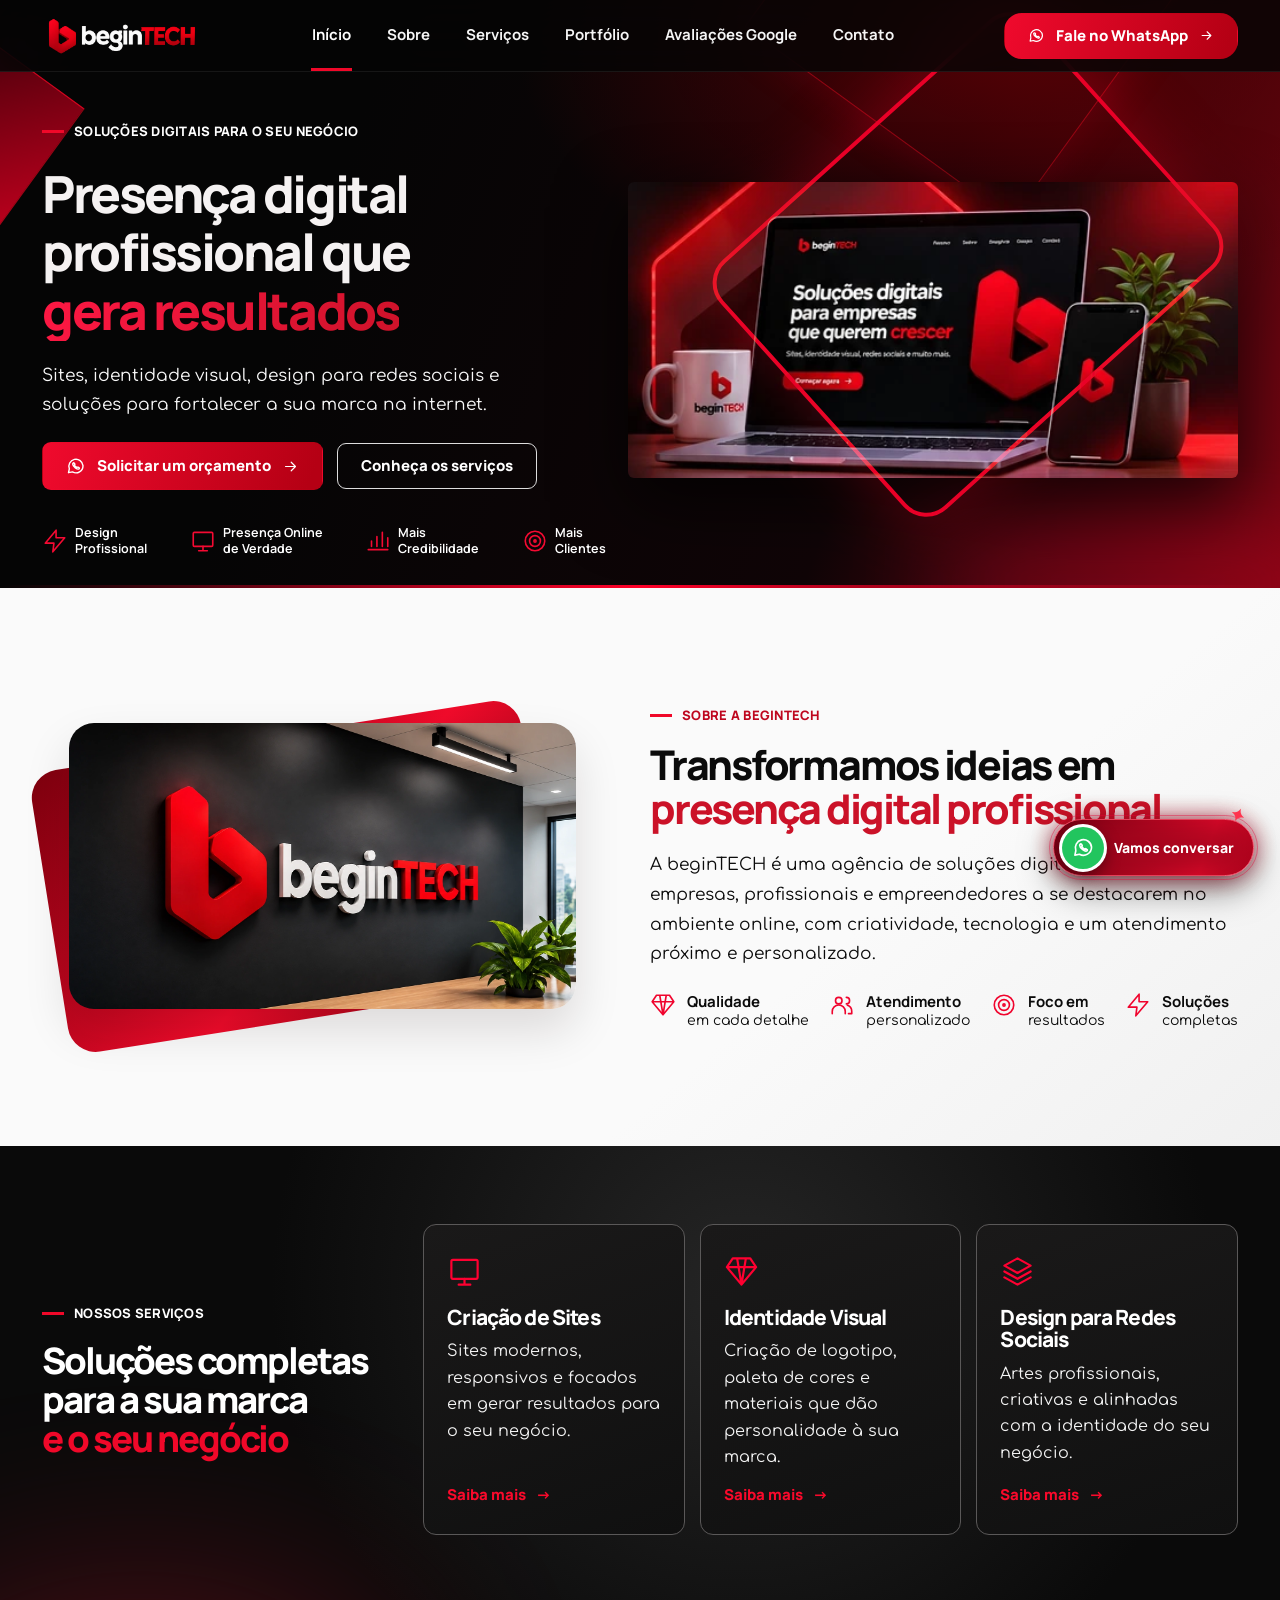
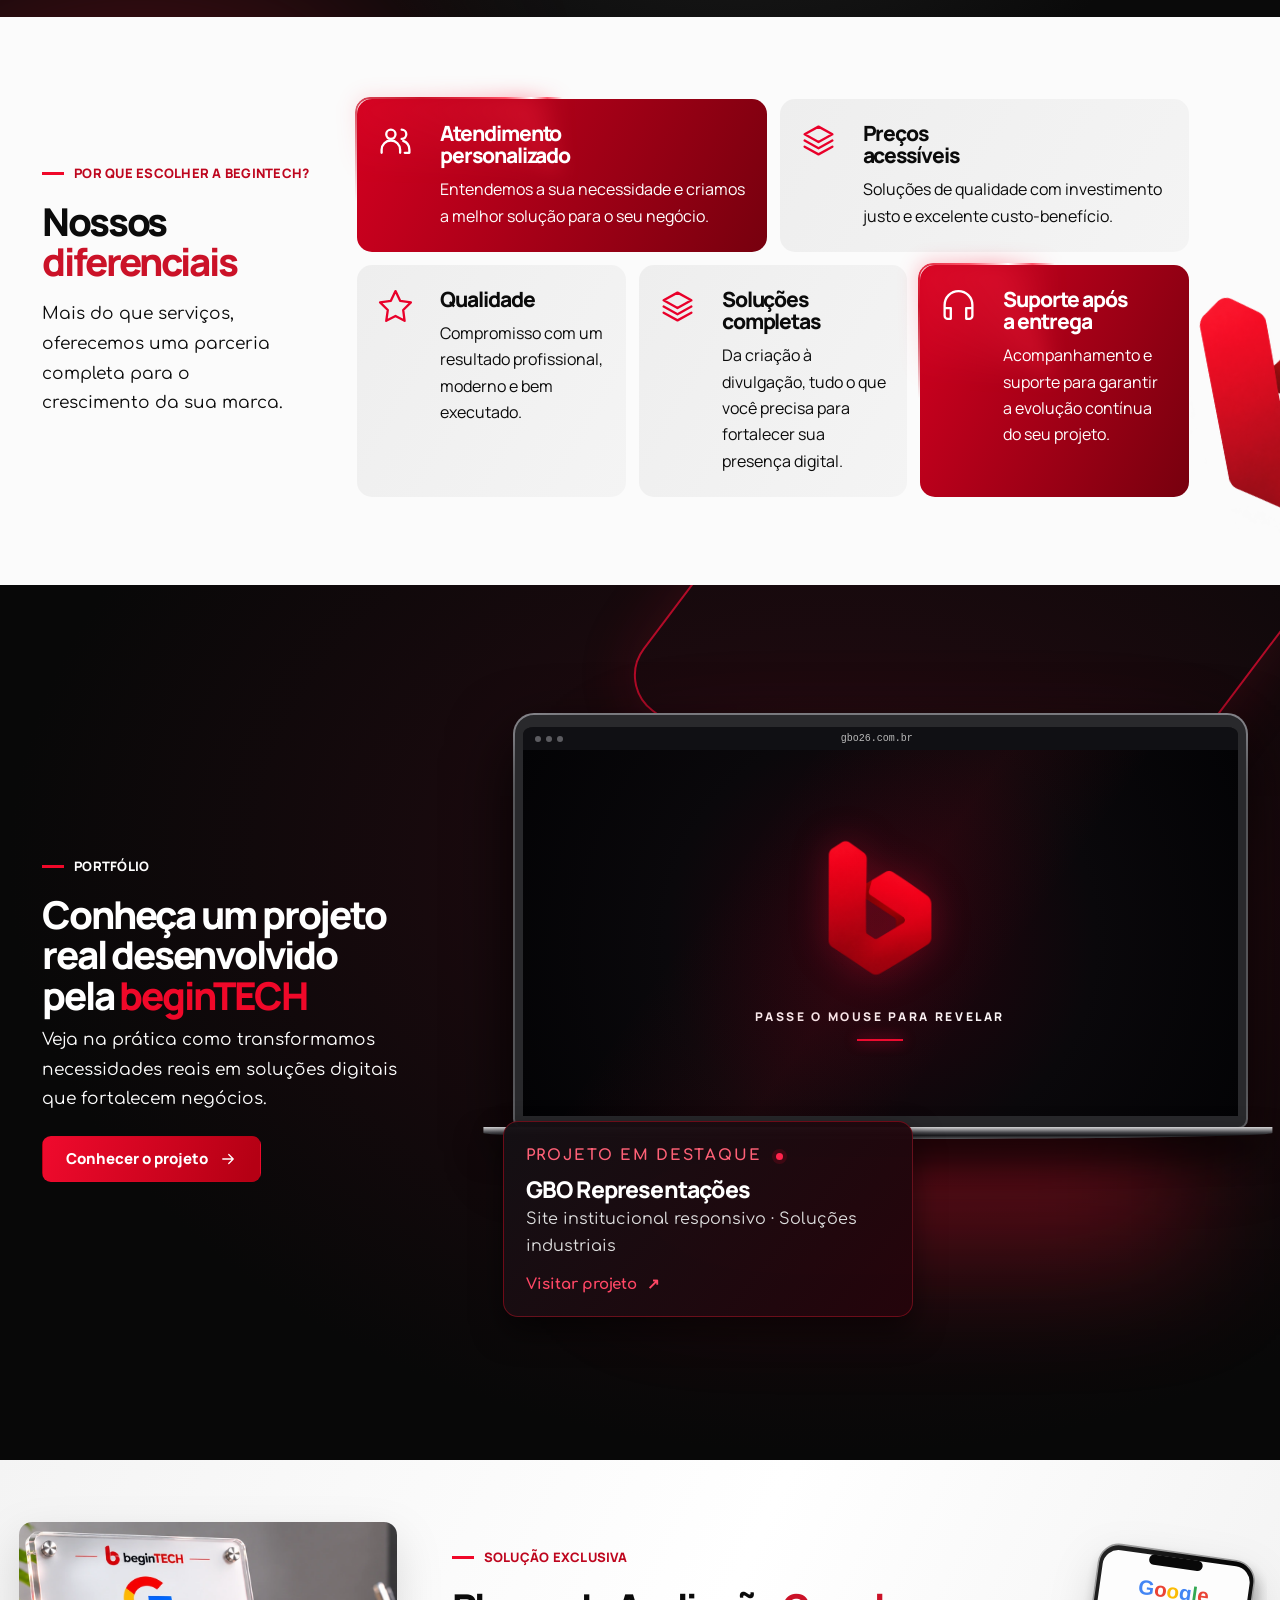
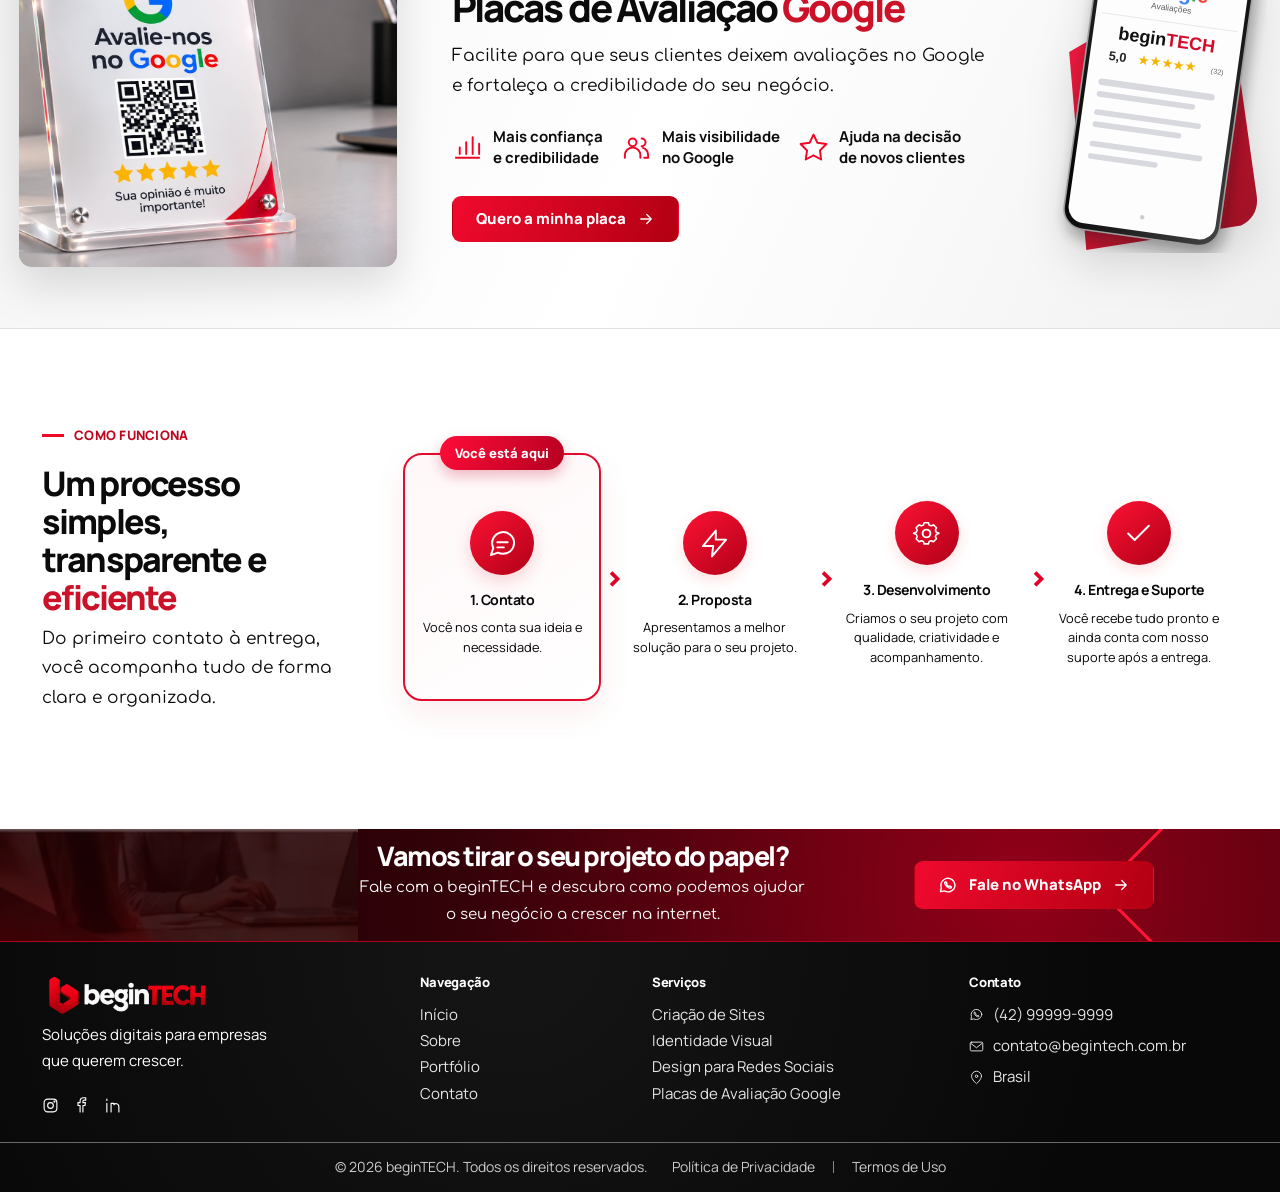
==== html/index.html @ 3d41fa7d "Versão inicial BeginTech" ====
<!DOCTYPE html>
<html lang="pt-BR"><head><meta charset="utf-8"/><meta content="width=device-width, initial-scale=1" name="viewport"/><meta content="#0B0B0B" name="theme-color"/><meta content="Sites, identidade visual, design para redes sociais e soluções digitais para fortalecer sua marca. Conheça a beginTECH." name="description"/><meta content="website" property="og:type"/><meta content="Soluções digitais em destaque | beginTECH" property="og:title"/><meta content="Sites, identidade visual, design para redes sociais e soluções digitais para fortalecer sua marca. Conheça a beginTECH." property="og:description"/><meta content="pt_BR" property="og:locale"/><meta content="../assets/logos/logo-branca.png" property="og:image"/><title>Soluções digitais em destaque | beginTECH</title><link href="../assets/logos/simbolo.png" rel="icon" type="image/png"/><link href="https://fonts.googleapis.com" rel="preconnect"/><link crossorigin="" href="https://fonts.gstatic.com" rel="preconnect"/><link href="https://fonts.googleapis.com/css2?family=Comfortaa:wght@400;500;600;700&amp;family=Manrope:wght@400;500;600;700;800&amp;display=swap" rel="stylesheet"/><link crossorigin="anonymous" href="https://cdn.jsdelivr.net/npm/bootstrap@5.3.3/dist/css/bootstrap.min.css" integrity="sha384-QWTKZyjpPEjISv5WaRU9OFeRpok6YctnYmDr5pNlyT2bRjXh0JMhjY6hW+ALEwIH" rel="stylesheet"/><link href="../css/style.css" rel="stylesheet"/><script defer="" src="../scripts/variaveis.js"></script><script defer="" src="../scripts/main.js"></script></head><body data-page="home"><a class="skip-link" href="#conteudo">Pular para o conteúdo</a><div id="site-header-slot"></div><main id="conteudo"><section class="hero" id="inicio"><div class="hero-deco hero-deco-left"></div><div class="hero-deco hero-deco-right"></div><div class="container hero-grid"><div class="hero-copy reveal"><div class="eyebrow"><span></span>SOLUÇÕES DIGITAIS PARA O SEU NEGÓCIO</div><h1>Presença digital<br/>profissional que<br/><span>gera resultados</span></h1><p>Sites, identidade visual, design para redes sociais e soluções para fortalecer a sua marca na internet.</p><div class="hero-actions"><a class="btn btn-primary" data-wa="orcamento" href="#"><svg height="20" width="20"><use href="#i-whatsapp"></use></svg> Solicitar um orçamento <svg height="17" width="17"><use href="#i-arrow"></use></svg></a><a class="btn btn-outline" href="#servicos">Conheça os serviços</a></div><div class="hero-features"><span><svg fill="none" height="36" stroke="currentColor" stroke-linecap="round" stroke-linejoin="round" stroke-width="1.5" viewbox="0 0 24 24" width="36"><use href="#i-zap"></use></svg> Design<br/>Profissional</span><span><svg fill="none" height="36" stroke="currentColor" stroke-linecap="round" stroke-linejoin="round" stroke-width="1.5" viewbox="0 0 24 24" width="36"><use href="#i-monitor"></use></svg> Presença Online<br/>de Verdade</span><span><svg fill="none" height="36" stroke="currentColor" stroke-linecap="round" stroke-linejoin="round" stroke-width="1.5" viewbox="0 0 24 24" width="36"><use href="#i-chart"></use></svg> Mais<br/>Credibilidade</span><span><svg fill="none" height="36" stroke="currentColor" stroke-linecap="round" stroke-linejoin="round" stroke-width="1.5" viewbox="0 0 24 24" width="36"><use href="#i-target"></use></svg> Mais<br/>Clientes</span></div></div><div class="hero-art reveal"><div class="hero-art-shape"></div><img alt="Mockups da beginTECH em notebook, smartphone e materiais de marca" fetchpriority="high" src="../assets/images/hero-devices.webp"/><span class="hero-art-glow"></span></div></div></section>
<section class="about-preview section-light" id="sobre"><div class="container about-grid"><div class="about-visual reveal"><div class="about-shape" aria-hidden="true"></div><img class="about-original-photo" src="../assets/images/sobre-begintech-hd.webp" alt="Logotipo tridimensional beginTECH em vermelho e branco na parede escura de um escritório moderno" width="1672" height="941" loading="lazy" decoding="async"></div><div class="about-copy reveal"><div class="eyebrow"><span></span>SOBRE A BEGINTECH</div><h2>Transformamos ideias em<br/><em>presença digital profissional</em></h2><p>A beginTECH é uma agência de soluções digitais que ajuda empresas, profissionais e empreendedores a se destacarem no ambiente online, com criatividade, tecnologia e um atendimento próximo e personalizado.</p><div class="about-points"><span><svg fill="none" height="36" stroke="currentColor" stroke-linecap="round" stroke-linejoin="round" stroke-width="1.5" viewbox="0 0 24 24" width="36"><use href="#i-gem"></use></svg><b>Qualidade</b><small>em cada detalhe</small></span><span><svg fill="none" height="36" stroke="currentColor" stroke-linecap="round" stroke-linejoin="round" stroke-width="1.5" viewbox="0 0 24 24" width="36"><use href="#i-users"></use></svg><b>Atendimento</b><small>personalizado</small></span><span><svg fill="none" height="36" stroke="currentColor" stroke-linecap="round" stroke-linejoin="round" stroke-width="1.5" viewbox="0 0 24 24" width="36"><use href="#i-target"></use></svg><b>Foco em</b><small>resultados</small></span><span><svg fill="none" height="36" stroke="currentColor" stroke-linecap="round" stroke-linejoin="round" stroke-width="1.5" viewbox="0 0 24 24" width="36"><use href="#i-zap"></use></svg><b>Soluções</b><small>completas</small></span></div></div></div></section>
<section class="services-section section-dark" id="servicos"><div class="container services-grid"><div class="section-intro reveal"><div class="eyebrow"><span></span>NOSSOS SERVIÇOS</div><h2>Soluções completas<br/>para a sua marca<br/><em>e o seu negócio</em></h2></div><article class="service-card reveal"><div class="service-icon"><svg fill="none" height="36" stroke="currentColor" stroke-linecap="round" stroke-linejoin="round" stroke-width="1.5" viewbox="0 0 24 24" width="36"><use href="#i-monitor"></use></svg></div><h3>Criação de Sites</h3><p>Sites modernos, responsivos e focados em gerar resultados para o seu negócio.</p><a href="servicos.html#sites">Saiba mais <span aria-hidden="true">→</span></a></article><article class="service-card reveal"><div class="service-icon"><svg fill="none" height="36" stroke="currentColor" stroke-linecap="round" stroke-linejoin="round" stroke-width="1.5" viewbox="0 0 24 24" width="36"><use href="#i-gem"></use></svg></div><h3>Identidade Visual</h3><p>Criação de logotipo, paleta de cores e materiais que dão personalidade à sua marca.</p><a href="servicos.html#identidade">Saiba mais <span aria-hidden="true">→</span></a></article><article class="service-card reveal"><div class="service-icon"><svg fill="none" height="36" stroke="currentColor" stroke-linecap="round" stroke-linejoin="round" stroke-width="1.5" viewbox="0 0 24 24" width="36"><use href="#i-layers"></use></svg></div><h3>Design para Redes Sociais</h3><p>Artes profissionais, criativas e alinhadas com a identidade do seu negócio.</p><a href="servicos.html#sociais">Saiba mais <span aria-hidden="true">→</span></a></article></div></section>
<section class="differentials section-light" id="diferenciais"><div class="container differentials-grid"><div class="diff-intro reveal"><div class="eyebrow"><span></span>POR QUE ESCOLHER A BEGINTECH?</div><h2>Nossos<br/><em>diferenciais</em></h2><p>Mais do que serviços, oferecemos uma parceria completa para o crescimento da sua marca.</p></div><div class="bento-grid"><article class="bento-item bento-red card-led reveal"><svg fill="none" height="36" stroke="currentColor" stroke-linecap="round" stroke-linejoin="round" stroke-width="1.5" viewbox="0 0 24 24" width="36"><use href="#i-users"></use></svg><div><h3>Atendimento<br/>personalizado</h3><p>Entendemos a sua necessidade e criamos a melhor solução para o seu negócio.</p></div></article><article class="bento-item reveal"><svg fill="none" height="36" stroke="currentColor" stroke-linecap="round" stroke-linejoin="round" stroke-width="1.5" viewbox="0 0 24 24" width="36"><use href="#i-layers"></use></svg><div><h3>Preços<br/>acessíveis</h3><p>Soluções de qualidade com investimento justo e excelente custo-benefício.</p></div></article><article class="bento-item reveal"><svg fill="none" height="36" stroke="currentColor" stroke-linecap="round" stroke-linejoin="round" stroke-width="1.5" viewbox="0 0 24 24" width="36"><use href="#i-star"></use></svg><div><h3>Qualidade</h3><p>Compromisso com um resultado profissional, moderno e bem executado.</p></div></article><article class="bento-item reveal"><svg fill="none" height="36" stroke="currentColor" stroke-linecap="round" stroke-linejoin="round" stroke-width="1.5" viewbox="0 0 24 24" width="36"><use href="#i-layers"></use></svg><div><h3>Soluções<br/>completas</h3><p>Da criação à divulgação, tudo o que você precisa para fortalecer sua presença digital.</p></div></article><article class="bento-item bento-red card-led reveal"><svg fill="none" height="36" stroke="currentColor" stroke-linecap="round" stroke-linejoin="round" stroke-width="1.5" viewbox="0 0 24 24" width="36"><use href="#i-headset"></use></svg><div><h3>Suporte após<br/>a entrega</h3><p>Acompanhamento e suporte para garantir a evolução contínua do seu projeto.</p></div></article></div><img alt="" class="diff-watermark" loading="lazy" src="../assets/logos/simbolo.png"/></div></section>
<section class="portfolio-preview section-dark" id="portfolio"><div class="container portfolio-preview-layout"><div class="portfolio-intro reveal"><div class="eyebrow"><span></span>PORTFÓLIO</div><h2>Conheça um projeto<br/>real desenvolvido<br/>pela <em>beginTECH</em></h2><p>Veja na prática como transformamos necessidades reais em soluções digitais que fortalecem negócios.</p><a class="btn btn-primary" href="portfolio.html">Conhecer o projeto <svg height="18" width="18"><use href="#i-arrow"></use></svg></a></div><div class="gbo-showcase reveal">
<div aria-hidden="true" class="gbo-glow"></div>
<div class="gbo-device"><div class="gbo-device-top"><span></span><span></span><span></span><span class="gbo-url">gbo26.com.br</span></div>
<a aria-label="Revelar o projeto GBO Representações na tela e visitar o site (no toque, primeiro revela e depois abre)" class="gbo-screen gbo-reveal" href="https://www.gbo26.com.br" rel="noopener noreferrer" target="_blank" data-gbo-reveal>
  <span class="gbo-screen-cover" aria-hidden="true"><img class="gbo-cover-logo" src="../assets/logos/simbolo.png" alt=""><span class="gbo-cover-label">PASSE O MOUSE PARA REVELAR</span><span class="gbo-cover-line"></span></span>
  <img class="gbo-project-image" alt="Captura real da homepage da GBO Representações, com equipamentos e soluções industriais" height="936" loading="lazy" src="../assets/images/gbo-site-full.webp" width="1831"/>
  <span class="gbo-hex-reveal" aria-hidden="true"><svg viewBox="0 0 100 100" fill="none"><path d="M50 5 89 27.5v45L50 95 11 72.5v-45Z"/><path d="M50 15 80 32v36L50 85 20 68V32Z"/></svg></span>
  <span class="gbo-reveal-tip" aria-hidden="true">PROJETO REVELADO · CLIQUE PARA VISITAR ↗</span>
</a></div>
<div aria-hidden="true" class="gbo-device-base"></div>
<div class="gbo-info"><span class="gbo-kicker">PROJETO EM DESTAQUE <span class="gbo-live-dot"></span></span><h3>GBO <strong>Representações</strong></h3><p>Site institucional responsivo · Soluções industriais</p><a href="https://www.gbo26.com.br" rel="noopener noreferrer" target="_blank">Visitar projeto <span aria-hidden="true">↗</span></a></div>
</div></div></section>
<section class="google-section section-light" id="avaliacoes"><div class="google-visual google-visual-left reveal"><img alt="Exemplo de placa para solicitar avaliações no Google" loading="lazy" src="../assets/images/google-plaque-hd.webp"/></div><div class="container google-content reveal"><div class="eyebrow"><span></span>SOLUÇÃO EXCLUSIVA</div><h2>Placas de Avaliação <em>Google</em></h2><p>Facilite para que seus clientes deixem avaliações no Google e fortaleça a credibilidade do seu negócio.</p><div class="google-benefits"><span><svg fill="none" height="36" stroke="currentColor" stroke-linecap="round" stroke-linejoin="round" stroke-width="1.5" viewbox="0 0 24 24" width="36"><use href="#i-chart"></use></svg> Mais confiança<br/>e credibilidade</span><span><svg fill="none" height="36" stroke="currentColor" stroke-linecap="round" stroke-linejoin="round" stroke-width="1.5" viewbox="0 0 24 24" width="36"><use href="#i-users"></use></svg> Mais visibilidade<br/>no Google</span><span><svg fill="none" height="36" stroke="currentColor" stroke-linecap="round" stroke-linejoin="round" stroke-width="1.5" viewbox="0 0 24 24" width="36"><use href="#i-star"></use></svg> Ajuda na decisão<br/>de novos clientes</span></div><a class="btn btn-primary" data-wa="placas" href="#">Quero a minha placa <svg height="18" width="18"><use href="#i-arrow"></use></svg></a></div><div class="google-visual google-visual-right reveal"><img alt="Celular demonstrando avaliações Google" loading="lazy" src="../assets/images/google-phone-hd.svg"/></div></section>
<section class="process-section section-light" id="processo"><div class="container process-grid"><div class="process-intro reveal"><div class="eyebrow"><span></span>COMO FUNCIONA</div><h2>Um processo simples,<br/>transparente e <em>eficiente</em></h2><p>Do primeiro contato à entrega, você acompanha tudo de forma clara e organizada.</p></div><div class="timeline" data-timeline=""><button aria-pressed="true" class="timeline-step selected timeline-step-current" aria-label="Etapa 1, contato. Você está aqui."><span class="timeline-here">Você está aqui</span><span class="timeline-icon"><svg fill="none" height="36" stroke="currentColor" stroke-linecap="round" stroke-linejoin="round" stroke-width="1.5" viewbox="0 0 24 24" width="36"><use href="#i-message"></use></svg></span><b>1. Contato</b><small>Você nos conta sua ideia e necessidade.</small></button><span class="timeline-sep">›</span><button aria-pressed="false" class="timeline-step"><span class="timeline-icon"><svg fill="none" height="36" stroke="currentColor" stroke-linecap="round" stroke-linejoin="round" stroke-width="1.5" viewbox="0 0 24 24" width="36"><use href="#i-zap"></use></svg></span><b>2. Proposta</b><small>Apresentamos a melhor solução para o seu projeto.</small></button><span class="timeline-sep">›</span><button aria-pressed="false" class="timeline-step"><span class="timeline-icon"><svg fill="none" height="36" stroke="currentColor" stroke-linecap="round" stroke-linejoin="round" stroke-width="1.5" viewbox="0 0 24 24" width="36"><use href="#i-gear"></use></svg></span><b>3. Desenvolvimento</b><small>Criamos o seu projeto com qualidade, criatividade e acompanhamento.</small></button><span class="timeline-sep">›</span><button aria-pressed="false" class="timeline-step"><span class="timeline-icon"><svg fill="none" height="36" stroke="currentColor" stroke-linecap="round" stroke-linejoin="round" stroke-width="1.5" viewbox="0 0 24 24" width="36"><use href="#i-check"></use></svg></span><b>4. Entrega e Suporte</b><small>Você recebe tudo pronto e ainda conta com nosso suporte após a entrega.</small></button></div></div></section><section class="bottom-cta"><div class="container cta-inner"><div><h2>Vamos tirar o seu projeto do papel?</h2><p>Fale com a beginTECH e descubra como podemos ajudar<br class="desktop-only"/> o seu negócio a crescer na internet.</p></div><a class="btn btn-primary" data-wa="orcamento" href="#"><svg height="20" width="20"><use href="#i-whatsapp"></use></svg> Fale no WhatsApp <svg height="18" width="18"><use href="#i-arrow"></use></svg></a></div></section></main><div id="site-footer-slot"></div></body></html>
---- css/style.css ----
/* beginTECH — identidade visual. Captura Now: adicione arquivos licenciados em assets/fonts. */
@font-face{font-family:'Captura Now';src:url('../assets/fonts/CapturaNow.woff2') format('woff2');font-display:swap;font-weight:100 900}
:root{--red:#CB1228;--hot:#F00829;--darkred:#760A16;--deep:#350309;--black:#000;--ink:#0A0908;--softblack:#0B0B0B;--white:#fff;--text:#161316;--muted:#5c5658;--container:1280px;--headline:'Captura Now','Manrope',sans-serif;--body:'Comfortaa','Manrope',sans-serif}
*,*::before,*::after{box-sizing:border-box}html{scroll-behavior:smooth;scroll-padding-top:95px}body{font-family:var(--body);font-size:14px;line-height:1.62;margin:0;color:var(--text);background:#fff;overflow-x:hidden}h1,h2,h3,h4,p{margin-top:0}h1,h2,h3,h4{font-family:var(--headline);font-weight:800;letter-spacing:-.055em;line-height:1.06}h2{font-size:clamp(29px,3vw,46px)}h3{font-size:20px}a{color:inherit;text-decoration:none}a:hover{color:inherit}button{font:inherit}img{max-width:100%;display:block}svg{flex:none}em{font-style:normal;color:var(--red)}.section-dark em,.hero em{color:var(--hot)}.section-dark{background:#0b0b0b;color:white}.section-light{background:#f7f7f7;color:#0b0b0b}.container{max-width:var(--container);padding-left:clamp(22px,4vw,42px);padding-right:clamp(22px,4vw,42px)}.svg-sprite{position:absolute;width:0;height:0;overflow:hidden}.skip-link{position:fixed;top:-100px;left:20px;padding:12px 20px;background:white;color:black;z-index:10000}.skip-link:focus{top:12px}.eyebrow{display:flex;align-items:center;gap:10px;font-family:'Manrope',sans-serif;font-size:11px;font-weight:800;letter-spacing:.015em;text-transform:uppercase;margin-bottom:17px}.eyebrow span{display:inline-block;width:22px;height:3px;background:var(--hot);flex:none}.section-light .eyebrow{color:#be061e}.section-dark .eyebrow,.hero .eyebrow,.inner-hero .eyebrow{color:#fff}.btn{display:inline-flex;align-items:center;justify-content:center;gap:11px;padding:13px 23px;min-height:43px;border-radius:9px;font-family:'Manrope',sans-serif;font-size:12px;font-weight:800;line-height:1.2;border:1px solid transparent;box-shadow:none;transition:transform .2s ease,background .2s ease,box-shadow .2s ease;color:white;white-space:normal;text-align:center}.btn svg{fill:none;stroke:currentColor;stroke-width:1.7;stroke-linecap:round;stroke-linejoin:round}.btn:hover{transform:translateY(-3px);color:white}.btn-primary{background:linear-gradient(110deg,#f00a2d 0%,#b50014 95%);color:white;border-color:transparent}.btn-primary:hover{background:linear-gradient(110deg,#ff2345,#d40023);box-shadow:0 12px 30px #cb12283b}.btn-outline{background:transparent;border-color:#ddd;color:white}.btn-outline:hover{border-color:#f00a2d;background:#c112261b}.section-light .btn-outline{color:#111;border-color:#aaa}
/* Navbar */
.site-header{height:72px;position:fixed;inset:0 0 auto;z-index:1000;background:rgba(6,5,6,.83);border-bottom:1px solid #ffffff12;backdrop-filter:blur(22px);-webkit-backdrop-filter:blur(22px);transition:background .25s ease,box-shadow .25s ease}.site-header.is-scrolled{background:rgba(8,6,8,.96);box-shadow:0 10px 34px #0006}.nav-shell{height:100%;display:flex;align-items:center;justify-content:space-between;gap:25px}.brand{display:flex;align-items:center;flex:none;width:159px}.brand img{width:159px;height:auto;max-height:55px;object-fit:contain}.navigation{height:100%;display:flex;align-items:stretch}.navigation ul{list-style:none;padding:0;margin:0;display:flex;align-items:stretch;gap:10px}.navigation li{display:flex}.navigation .nav-link{font-family:'Manrope',sans-serif;font-size:12px;color:#f6f6f6;position:relative;padding:0 13px;display:flex;align-items:center;transition:color .2s}.navigation .nav-link::after{content:'';position:absolute;bottom:0;left:12px;right:12px;height:3px;background:var(--hot);transform:scaleX(0);transform-origin:left;transition:transform .2s}.navigation .nav-link:hover,.navigation .nav-link.active{color:white}.navigation .nav-link:hover::after,.navigation .nav-link.active::after{transform:scaleX(1)}.nav-desktop-cta{font-size:11px;border-radius:18px;min-height:37px;padding:9px 16px;white-space:nowrap}.menu-toggle,.nav-mobile-cta{display:none}
/* Hero */
.hero{background:radial-gradient(ellipse at 80% 8%,#540005 0%,transparent 35%),linear-gradient(110deg,#050505 27%,#100507 68%,#7d0512 100%);color:#fff;position:relative;overflow:hidden;min-height:515px;padding-top:72px}.hero::after{content:'';position:absolute;inset:auto 0 0;height:3px;background:linear-gradient(90deg,transparent,#ff0028,transparent)}.hero-deco{position:absolute;pointer-events:none;transform:rotate(36deg);border:1px solid #e00b1f88}.hero-deco-left{width:210px;height:210px;top:27px;left:-167px;background:linear-gradient(130deg,#250005,#d00020)}.hero-deco-right{width:330px;height:330px;top:-175px;right:140px;box-shadow:0 0 44px #d9002333}.hero-grid{min-height:443px;display:grid;grid-template-columns:49% 51%;align-items:center;position:relative;z-index:1}.hero-copy{padding:48px 0 30px;position:relative;z-index:2}.hero-copy h1{font-size:clamp(39px,4vw,62px);margin-bottom:15px;line-height:.99;letter-spacing:-.07em;color:#f5f2f2}.hero-copy h1 span{color:#f00730;display:inline-block}.hero-copy>p{max-width:510px;font-size:15px;line-height:1.5;margin-bottom:22px;color:#fafafa}.hero-actions{display:flex;align-items:center;flex-wrap:wrap;gap:14px}.hero-features{display:grid;grid-template-columns:repeat(4,auto);gap:20px;margin-top:35px}.hero-features span{font-family:'Manrope',sans-serif;font-size:11px;font-weight:650;line-height:1.3;display:flex;align-items:center;gap:7px;white-space:nowrap}.hero-features svg{width:26px;height:26px;stroke:#f40a32}.hero-art{position:relative;height:100%;min-height:410px;display:flex;align-items:center;justify-content:flex-end}.hero-art img{position:relative;z-index:1;width:106%;max-width:none;height:auto;aspect-ratio:532/258;object-fit:cover;object-position:center;mix-blend-mode:lighten;filter:drop-shadow(0 24px 35px #000b);border-radius:6px}.hero-art-shape{position:absolute;width:420px;height:335px;top:25px;right:60px;border:4px solid #e90027;border-radius:31px;transform:rotate(-42deg);box-shadow:0 0 70px #fb05244d}.hero-art-glow{position:absolute;right:-90px;bottom:-20px;width:380px;height:50px;background:#df002e;filter:blur(50px);opacity:.5}
/* About */
.about-preview{background:linear-gradient(140deg,#fafafa 65%,#f0f0f0);padding:26px 0 22px;overflow:hidden}.about-grid{display:grid;grid-template-columns:49% 51%;align-items:center;gap:20px}.about-visual{position:relative;max-width:470px;padding:15px 0 15px 40px;margin:auto}.about-visual img{border-radius:24px;width:100%;aspect-ratio:1.75;object-fit:cover;position:relative;z-index:2;box-shadow:0 14px 35px #1c14141c}.about-shape{position:absolute;inset:8% 7% 1% 2%;background:linear-gradient(135deg,#7d000e,#f10b2b 55%,#71010b);border-radius:28px;transform:rotate(-11deg);z-index:0}.about-copy{padding:18px 0}.about-copy h2{font-size:clamp(28px,2.75vw,43px);margin:0 0 20px}.about-copy p{font-size:13px;line-height:1.65;max-width:590px}.about-points{display:flex;align-items:flex-start;justify-content:space-between;gap:12px;margin-top:23px}.about-points span{display:grid;grid-template-columns:30px 1fr;column-gap:7px;font-size:10px;line-height:1.3}.about-points svg{width:26px;height:26px;grid-row:span 2;stroke:#f0042d}.about-points b{font-family:'Manrope',sans-serif;font-size:11px}.about-points small{font-size:10px}
/* Services */
.services-section{background:radial-gradient(circle at 58% 30%,#252525 0%,#0a0a0a 58%);padding:30px 0}.services-grid{display:grid;grid-template-columns:1.4fr repeat(3,1fr);gap:15px;align-items:stretch}.section-intro{display:flex;flex-direction:column;justify-content:center;padding:15px 10px 15px 0}.section-intro h2{font-size:clamp(29px,2.85vw,44px);margin:0}.service-card{border:1px solid #5a5858;border-radius:13px;background:linear-gradient(160deg,#1a1919,#101010);padding:23px 21px 18px;min-height:228px;display:flex;flex-direction:column;transition:border-color .22s,transform .22s,box-shadow .22s}.service-card:hover{transform:translateY(-6px);border-color:var(--red);box-shadow:0 12px 35px #0009}.service-card .service-icon{color:#ff0031;margin-bottom:17px}.service-card .service-icon svg{width:35px;height:35px}.service-card h3{font-size:20px;letter-spacing:-.04em;margin-bottom:10px}.service-card p{font-size:11px;line-height:1.48;color:#f4f4f4;margin-bottom:12px}.service-card>a{color:#fa092b;font-family:'Manrope',sans-serif;font-weight:800;font-size:12px;margin-top:auto}.service-card>a span{margin-left:7px}
/* Bento */
.differentials{background:#fbfbfb;position:relative;overflow:hidden;padding:24px 0}.differentials-grid{display:grid;grid-template-columns:25% 75%;align-items:center;gap:16px;position:relative}.diff-intro{position:relative;z-index:2}.diff-intro h2{font-size:clamp(30px,3vw,46px)}.diff-intro p{max-width:260px;font-size:13px;margin-top:16px}.bento-grid{display:grid;grid-template-columns:repeat(6,1fr);gap:10px;position:relative;z-index:2;padding-right:65px}.bento-item{grid-column:span 2;display:grid;grid-template-columns:50px 1fr;gap:13px;min-height:118px;padding:20px 18px;border-radius:15px;background:linear-gradient(120deg,#eee,#f4f4f4)}.bento-item:nth-child(1),.bento-item:nth-child(2){grid-column:span 3}.bento-red{background:linear-gradient(115deg,#d30020,#77000e);color:white}.bento-item>svg{width:37px;height:37px;stroke:#e9002a}.bento-red>svg{stroke:#fff}.bento-item h3{font-size:19px;line-height:1.05;letter-spacing:-.05em;margin:0 0 10px}.bento-item p{font-family:'Manrope',sans-serif;font-size:11px;line-height:1.45;margin:0}.diff-watermark{position:absolute;width:260px;height:260px;right:-156px;bottom:-40px;transform:rotate(-11deg);opacity:.96;z-index:1}
/* Portfolio carousel */
.portfolio-preview{padding:27px 0 24px;background:radial-gradient(ellipse at 50% 30%,#232323,#080808 75%)}.portfolio-preview-layout{display:grid;grid-template-columns:30% 70%;align-items:center;gap:12px}.portfolio-intro h2{font-size:clamp(28px,2.7vw,43px)}.portfolio-intro p{font-size:12px;line-height:1.55;max-width:280px}.portfolio-intro .btn{margin-top:6px}.portfolio-carousel{position:relative;min-width:0;padding:0 20px 27px}.carousel-window{overflow:hidden}.carousel-track{display:flex;gap:14px;transition:transform .45s cubic-bezier(.2,.7,.2,1)}.portfolio-carousel .project-card{flex:0 0 calc((100% - 28px)/3);min-width:0;background:transparent;border:0}.project-card{background:#fff;border:1px solid #ebebeb;border-radius:15px;overflow:hidden;box-shadow:0 4px 20px #0000;transition:transform .25s ease,box-shadow .25s ease}.project-card:hover{transform:translateY(-5px);box-shadow:0 18px 32px #0002}.project-image{border:0;padding:0;position:relative;display:block;width:100%;background:#333;cursor:zoom-in;overflow:hidden}.project-image img{width:100%;height:190px;object-fit:cover;transition:transform .4s}.project-card:hover .project-image img{transform:scale(1.045)}.project-overlay{position:absolute;inset:0;display:grid;place-content:center;background:#0008;color:#fff;font-weight:800;opacity:0;transition:opacity .2s}.project-card:hover .project-overlay,.project-image:focus-visible .project-overlay{opacity:1}.project-info{padding:14px 16px;display:flex;align-items:center;justify-content:space-between;gap:10px}.project-info h3{font-size:15px;margin:0}.project-info span{font-size:10px;color:var(--red);font-weight:700}.portfolio-carousel .project-image img{height:155px}.portfolio-carousel .project-info{background:#161616;color:#fff;padding:9px}.portfolio-carousel .project-info h3{font-size:12px}.portfolio-carousel .project-info span{color:#fff;font-size:9px}.carousel-arrow{position:absolute;top:31%;height:34px;width:34px;border:2px solid #aaa;border-radius:50%;background:#2d2d2dcf;color:white;display:grid;place-items:center;font-size:29px;line-height:1;z-index:2;cursor:pointer;transition:background .2s}.carousel-arrow:hover{background:#e60029}.carousel-prev{left:0}.carousel-next{right:0}.carousel-dots{position:absolute;bottom:1px;left:0;right:0;display:flex;justify-content:center;gap:7px}.carousel-dot{width:8px;height:8px;padding:0;border:0;background:#888;border-radius:50%;cursor:pointer}.carousel-dot.active{background:#f70831;width:10px;height:10px}
/* Google */
.google-section{min-height:255px;position:relative;display:flex;align-items:center;background:linear-gradient(135deg,#ececec,#fcfcfc 55%,#dedede);overflow:hidden}.google-content{max-width:680px;position:relative;z-index:3;padding-top:22px;padding-bottom:25px;margin-left:36%;margin-right:18%}.google-content h2{font-size:clamp(28px,2.8vw,42px);margin-bottom:11px}.google-content>p{font-size:12px;line-height:1.5;max-width:500px}.google-benefits{display:flex;gap:20px;margin:19px 0 20px}.google-benefits span{display:flex;gap:8px;align-items:center;font-family:'Manrope',sans-serif;font-size:10px;line-height:1.35;font-weight:700}.google-benefits svg{color:#f00727;width:28px;height:28px}.google-visual{position:absolute;top:0;bottom:0;display:grid;place-items:center}.google-visual-left{left:4%;width:31%}.google-visual-right{right:2%;width:20%}.google-visual img{height:90%;width:100%;object-fit:contain;filter:drop-shadow(0 11px 16px #0002)}.google-visual-right img{transform:rotate(9deg)}
/* Process */
.process-section{background:#fafafa;padding:25px 0 30px}.process-grid{display:grid;grid-template-columns:30% 70%;gap:20px;align-items:start}.process-intro h2{font-size:clamp(27px,2.55vw,40px)}.process-intro p{font-size:11px;max-width:290px}.timeline{display:flex;align-items:flex-start;justify-content:space-between;gap:6px}.timeline-step{display:flex;align-items:center;flex-direction:column;min-width:0;flex:1;text-align:center;background:none;border:0;border-radius:14px;padding:3px 4px 10px;transition:background .2s;cursor:pointer;color:#070707}.timeline-step:hover,.timeline-step.selected{background:#f0eeee}.timeline-icon{display:grid;place-items:center;border-radius:50%;width:56px;height:56px;background:linear-gradient(140deg,#fc1233,#b10018);color:white;margin-bottom:12px;box-shadow:0 5px 15px #f0001822}.timeline-icon svg{width:29px;height:29px}.timeline-step b{font-family:'Manrope',sans-serif;font-size:13px;line-height:1.2;margin-bottom:7px}.timeline-step small{font-family:'Manrope',sans-serif;font-size:10px;line-height:1.3}.timeline-sep{color:#df0025;align-self:flex-start;margin-top:22px;font-size:35px;font-family:'Manrope',sans-serif;font-weight:800}
/* CTA and footer */
.bottom-cta{position:relative;overflow:hidden;color:white;background:radial-gradient(circle at 80% 50%,#930018,#340209 55%,#100102);border-bottom:1px solid #b30020}.bottom-cta::before{content:'';position:absolute;inset:0 72% 0 0;background:linear-gradient(90deg,#22020599,#27060699),url('../assets/images/cta-workspace.webp') center/cover;opacity:.8}.bottom-cta::after{content:'';position:absolute;right:-80px;top:-40px;width:220px;height:210px;border:3px solid #ff1535;border-radius:25px;transform:rotate(45deg)}.cta-inner{position:relative;z-index:1;min-height:112px;display:flex;gap:30px;justify-content:flex-end;align-items:center}.cta-inner>div{text-align:center;flex:1;margin-left:20%}.cta-inner h2{font-size:clamp(24px,2.1vw,36px);margin-bottom:5px}.cta-inner p{font-size:11px;margin-bottom:0}.cta-inner .btn{margin-right:7%;flex:none}.site-footer{background:radial-gradient(circle at 40% 0,#151515,#080808 75%);color:white;padding:25px 0 0}.footer-main{display:grid;grid-template-columns:1.4fr .8fr 1.15fr 1.1fr;gap:36px;padding-bottom:23px}.footer-company img{width:170px;height:auto;max-height:64px;object-fit:contain;margin-bottom:0}.footer-company p{font-family:'Manrope',sans-serif;font-size:11px;line-height:1.5}.footer-main h3{font-size:13px;letter-spacing:-.02em;margin:9px 0 12px}.footer-main ul{padding:0;margin:0;list-style:none}.footer-main li,.footer-main li a{font-family:'Manrope',sans-serif;font-size:11px;line-height:1.75;color:#e5e5e5}.footer-main li a:hover,.footer-bottom a:hover{color:#ff1036}.social-icons{display:flex;gap:14px}.social-icons a{color:white}.social-icons a:hover{color:#fd1038}.social-icons svg{width:17px;height:17px;fill:none;stroke:currentColor;stroke-width:1.6}.footer-contact li{display:flex;align-items:center;gap:9px;margin-bottom:5px}.footer-contact a{display:flex;align-items:center;gap:9px;overflow-wrap:anywhere}.footer-contact svg{width:15px;height:15px;stroke:currentColor;fill:none;stroke-width:1.5}.footer-bottom{border-top:1px solid #6a6a6a;padding-top:12px;padding-bottom:13px;display:flex;justify-content:center;align-items:center;gap:24px;flex-wrap:wrap;font-family:'Manrope',sans-serif;font-size:10px;color:#ccc}.footer-bottom div{display:flex;align-items:center;gap:18px}.footer-bottom i{height:12px;width:1px;background:#888}.floating-wa{position:fixed;bottom:22px;right:22px;z-index:98;width:52px;height:52px;display:none;place-items:center;color:white!important;background:#cb1228;border-radius:50%;box-shadow:0 9px 24px #0005}.floating-wa svg{fill:none;stroke:currentColor;stroke-width:1.7}
/* Inner pages */
.inner-hero{position:relative;isolation:isolate;overflow:hidden;background:radial-gradient(ellipse at 80% 30%,#730617,#1b050a 40%,#070607 78%);color:white;padding:150px 0 80px;min-height:350px}.inner-hero::after{content:'';position:absolute;width:300px;height:330px;right:12%;top:-165px;border:3px solid #ea002a;border-radius:35px;transform:rotate(42deg);z-index:-1;box-shadow:0 0 40px #f0002933}.inner-hero-inner{max-width:1280px;position:relative}.inner-hero h1{font-size:clamp(39px,5.1vw,72px);max-width:840px;margin-bottom:20px}.inner-hero h1 em{color:#fa1335}.inner-hero p{max-width:620px;font-size:15px;line-height:1.65;color:#eee;margin-bottom:0}.service-detail{padding:90px 0;scroll-margin-top:70px}.service-detail-grid{display:grid;grid-template-columns:1fr 1fr;gap:7%;align-items:center}.service-detail:nth-of-type(odd) .service-detail-copy{order:2}.service-number{font-family:'Manrope',sans-serif;font-weight:800;color:var(--red);font-size:12px;letter-spacing:.09em}.service-detail h2{font-size:clamp(35px,3.3vw,52px);margin:15px 0 18px}.service-detail-copy>p{font-size:14px;line-height:1.75;max-width:540px}.feature-checklist{padding:0;margin:24px 0 30px;list-style:none;display:grid;gap:11px}.feature-checklist li{font-size:13px;display:flex;align-items:center;gap:11px}.feature-checklist li span{color:var(--hot);font-family:'Manrope',sans-serif;font-size:20px;font-weight:800}.detail-image{border-radius:25px;overflow:hidden;background:linear-gradient(145deg,#31030b,#101010);padding:18px;box-shadow:0 22px 45px #0002}.detail-image img{width:100%;height:290px;object-fit:cover;border-radius:13px}.mini-banner{padding:76px 0}.center-block{text-align:center;display:flex;flex-direction:column;align-items:center}.center-block h2{margin-bottom:15px}.center-block p{max-width:520px}.about-page-section{padding:85px 0}.about-page-section .about-grid{gap:70px}.about-page-section .about-visual{max-width:550px}.about-page-section .about-visual img{aspect-ratio:1.48}.about-page-section .about-copy p{font-size:14px}.values-section{padding:85px 0}.large-heading{margin-bottom:34px}.values-grid{display:grid;grid-template-columns:repeat(4,1fr);gap:17px}.value-card{padding:28px 24px;background:#ffffff0a;border:1px solid #ffffff2b;border-radius:17px;min-height:205px}.value-card svg{color:#f40a2e;margin-bottom:20px}.value-card h3{font-size:22px}.value-card p{font-size:12px;line-height:1.7}.portfolio-page-section{padding:70px 0 90px}.portfolio-filter-header{display:flex;align-items:end;justify-content:space-between;gap:30px;margin-bottom:28px}.portfolio-filter-header h2{margin:0}.portfolio-filters{display:flex;gap:8px;flex-wrap:wrap}.portfolio-filters button{border:1px solid #ddd;background:white;padding:10px 15px;border-radius:100px;color:#222;font-family:'Manrope',sans-serif;font-size:12px;font-weight:700;cursor:pointer;transition:.2s}.portfolio-filters button:hover,.portfolio-filters button.active{background:var(--red);border-color:var(--red);color:white}.portfolio-page-grid{display:grid;grid-template-columns:repeat(3,1fr);gap:23px}.project-card[hidden]{display:none!important}.portfolio-page-grid .project-image img{height:240px}.portfolio-note{font-size:11px;color:#666;margin:23px 0 0}.review-feature{padding:85px 0}.review-feature-grid{display:grid;grid-template-columns:1fr 1fr;gap:9%;align-items:center}.review-feature-grid.reverse .review-media{order:2}.review-image-holder{background:linear-gradient(125deg,#dedede,#fff);padding:25px;border-radius:28px;display:grid;place-items:center;min-height:340px}.review-image-holder.dark-holder{background:linear-gradient(135deg,#410311,#10080a)}.review-image-holder img{max-height:340px;object-fit:contain;filter:drop-shadow(0 16px 20px #0003)}.review-copy h2{font-size:clamp(35px,3.5vw,52px)}.review-copy p{font-size:14px;line-height:1.8}.review-steps{padding:75px 0}.review-steps h2{margin-bottom:35px}.review-steps .value-card{background:#fff;border:1px solid #e4e4e4}.review-steps .step-count{font-family:'Manrope',sans-serif;color:var(--red);font-size:38px;font-weight:800;display:block;margin-bottom:18px}.contact-section{padding:85px 0}.contact-grid{display:grid;grid-template-columns:.95fr 1.05fr;gap:8%;align-items:start}.contact-info h2{font-size:clamp(35px,3.7vw,54px)}.contact-info>p{font-size:14px;max-width:480px}.contact-options{margin-top:30px;display:grid;gap:13px}.contact-options>a{padding:20px;border:1px solid #e0dfe0;border-radius:15px;display:flex;align-items:center;gap:18px;background:white;transition:transform .2s,border-color .2s}.contact-options>a:hover{transform:translateY(-3px);border-color:var(--red)}.contact-option-icon{width:47px;height:47px;border-radius:12px;background:#cb122814;color:var(--red);display:grid;place-items:center}.contact-option-icon svg{fill:none;stroke:currentColor;stroke-width:1.6}.contact-options>a>span:nth-child(2){display:grid;flex:1;min-width:0}.contact-options strong{font-family:'Manrope',sans-serif;font-size:14px}.contact-options small{font-size:12px;overflow-wrap:anywhere}.contact-form{background:#fff;padding:36px;border-radius:20px;box-shadow:0 18px 65px #00000010}.contact-form h3{font-size:30px}.contact-form>p{font-size:12px;color:#777;margin-bottom:25px}.contact-form label{font-family:'Manrope',sans-serif;font-weight:700;font-size:12px;display:block;margin-bottom:15px}.form-row{display:grid;grid-template-columns:1fr 1fr;gap:12px}.contact-form .form-control,.contact-form .form-select{font-family:'Manrope',sans-serif;font-size:13px;margin-top:7px;border-radius:9px;border-color:#ddd;min-height:46px;padding:11px 13px;background-color:#fcfcfc}.contact-form textarea.form-control{min-height:140px}.contact-form :is(.form-control,.form-select):focus{box-shadow:0 0 0 3px #cb12282a;border-color:var(--red)}.contact-form .btn{width:100%;margin-top:6px}.form-notice{font-size:10px;color:#777;display:block;margin-top:15px}.legal-section{padding:80px 0;min-height:350px}.narrow-content{max-width:850px}.narrow-content p{font-size:14px;line-height:1.8}.narrow-content a{color:var(--red)}.project-lightbox{border:0;border-radius:16px;padding:16px;background:#101010;color:white;max-width:min(90vw,850px);width:100%;box-shadow:0 12px 90px #000a}.project-lightbox::backdrop{background:#000c}.project-lightbox img{width:100%;max-height:75vh;object-fit:contain}.project-lightbox p{margin:10px 0 0}.lightbox-close{position:absolute;top:10px;right:12px;width:40px;height:40px;background:#cb1228;color:white;border:0;border-radius:50%;font-size:30px;line-height:1}
/* Motion and focus */
.reveal{opacity:0;transform:translateY(18px);transition:opacity .65s ease,transform .65s ease}.reveal.visible{opacity:1;transform:translateY(0)}:focus-visible{outline:3px solid #ff4260;outline-offset:3px}
@media(max-width:1199px){.navigation ul{gap:2px}.navigation .nav-link{padding:0 9px;font-size:11px}.brand,.brand img{width:145px}.hero-features{gap:10px}.hero-features span{font-size:9px}.differentials-grid{grid-template-columns:27% 73%}.bento-grid{padding-right:20px}.bento-item{padding:16px 12px;gap:8px}.bento-item h3{font-size:17px}.google-content{margin-left:32%;margin-right:16%}}
@media(max-width:991px){.site-header{height:68px}.nav-shell{gap:12px}.nav-desktop-cta{margin-left:auto}.menu-toggle{display:grid;place-items:center;width:42px;height:42px;background:transparent;color:white;border:1px solid #ffffff52;border-radius:9px}.menu-toggle svg{fill:none;stroke:currentColor;stroke-width:1.8}.navigation{display:none;position:fixed;left:0;right:0;top:68px;height:auto;max-height:calc(100vh - 68px);overflow:auto;background:#0c090b;box-shadow:0 20px 30px #0008;padding:20px max(22px,5vw) 28px;border-top:1px solid #ffffff20}.navigation.is-open{display:block}.navigation ul{display:block}.navigation li{display:block}.navigation .nav-link{font-size:15px;min-height:48px;padding:0 12px}.navigation .nav-link::after{bottom:0;left:12px;right:auto;width:40px}.nav-mobile-cta{display:inline-flex;margin-top:22px}.hero{padding-top:68px}.hero-grid{grid-template-columns:53% 47%}.hero-copy h1{font-size:clamp(35px,4.25vw,48px)}.hero-art img{width:118%;margin-right:-25px}.hero-features{grid-template-columns:repeat(2,max-content);row-gap:12px;margin-top:24px}.hero-copy>p{font-size:13px}.about-grid{grid-template-columns:48% 52%}.about-points{flex-wrap:wrap}.about-points span{width:47%}.services-grid{grid-template-columns:repeat(3,1fr)}.section-intro{grid-column:1/-1}.section-intro h2 br{display:none}.services-section{padding:55px 0}.differentials-grid{grid-template-columns:1fr}.diff-intro p{max-width:550px}.diff-intro h2 br{display:none}.bento-grid{padding-right:0}.diff-watermark{opacity:.15}.portfolio-preview-layout{grid-template-columns:1fr}.portfolio-intro{margin-bottom:20px}.portfolio-intro p{max-width:680px}.portfolio-carousel .project-card{flex-basis:calc((100% - 14px)/2)}.google-content{margin-left:29%;margin-right:0;max-width:70%}.google-visual-right{opacity:.25;right:-6%;width:27%}.process-grid{grid-template-columns:1fr}.process-intro p{max-width:none}.cta-inner>div{margin-left:6%}.cta-inner .btn{margin-right:0}.footer-main{gap:20px}.portfolio-page-grid{grid-template-columns:repeat(2,1fr)}.values-grid{grid-template-columns:repeat(2,1fr)}}
@media(max-width:700px){.container{padding-left:22px;padding-right:22px}.nav-desktop-cta{display:none}.brand,.brand img{width:150px}.hero{min-height:auto}.hero-grid{grid-template-columns:1fr;gap:0;padding-bottom:14px}.hero-copy{padding:54px 0 0}.hero-copy h1{font-size:clamp(41px,10vw,68px)}.hero-copy>p{font-size:14px;max-width:550px}.hero-actions{gap:10px}.hero-actions .btn{font-size:11px;padding:12px 14px}.hero-features{grid-template-columns:repeat(2,1fr);gap:14px 5px;margin-top:28px}.hero-features span{font-size:10px}.hero-art{height:255px;min-height:0;justify-content:center;margin-top:12px}.hero-art img{width:100%;height:100%;object-fit:contain;margin-right:0}.hero-art-shape{width:280px;height:230px;top:15px;right:15%}.hero-deco-right{right:-140px}.about-preview{padding:46px 0}.about-grid{grid-template-columns:1fr;gap:12px}.about-visual{max-width:450px;padding-left:35px;margin:0 auto;width:100%}.about-copy h2{font-size:34px}.about-copy p{font-size:13px}.about-points{gap:20px 10px}.about-points span{width:46%}.services-grid{grid-template-columns:1fr;gap:15px}.section-intro{padding:0 0 13px}.section-intro h2{font-size:34px}.service-card{min-height:185px}.differentials{padding:55px 0}.diff-intro h2{font-size:35px}.bento-grid{grid-template-columns:1fr 1fr}.bento-item,.bento-item:nth-child(1),.bento-item:nth-child(2){grid-column:span 1;display:flex;flex-direction:column;min-height:165px}.bento-item:last-child{grid-column:span 2;flex-direction:row}.bento-item>svg{width:30px;height:30px}.bento-item h3{font-size:18px}.bento-item p{font-size:11px}.portfolio-preview{padding:55px 0}.portfolio-intro h2{font-size:35px}.portfolio-carousel{padding:0 19px 28px}.portfolio-carousel .project-card{flex-basis:100%}.portfolio-carousel .project-image img{height:210px}.google-section{display:block;padding:40px 0 20px;min-height:0}.google-content{margin:0 auto;max-width:none;padding-top:0;padding-bottom:0}.google-content h2{font-size:34px}.google-content>p{font-size:13px}.google-benefits{flex-wrap:wrap;gap:14px}.google-benefits span{font-size:10px}.google-visual{position:relative;display:inline-flex;vertical-align:middle;width:44%;height:170px;left:auto;right:auto;top:auto;bottom:auto;margin:20px 2% 0}.google-visual img{max-height:100%;height:100%}.google-visual-right{opacity:1;right:auto;width:44%}.process-section{padding:50px 0}.process-intro h2{font-size:34px}.timeline{display:grid;grid-template-columns:1fr 1fr;gap:17px 9px}.timeline-sep{display:none}.timeline-step{padding:15px 6px;justify-content:flex-start}.timeline-step b{font-size:12px}.timeline-step small{font-size:11px}.bottom-cta::before{inset:0;background-size:cover;opacity:.22}.cta-inner{min-height:205px;display:flex;flex-direction:column;justify-content:center;gap:18px;text-align:center;padding-top:25px;padding-bottom:25px}.cta-inner>div{margin:0}.cta-inner h2{font-size:26px}.cta-inner p{font-size:12px}.cta-inner .btn{margin:0}.site-footer{padding-top:45px}.footer-main{grid-template-columns:1fr 1fr;gap:30px 18px}.footer-company{grid-column:1/-1}.footer-bottom{flex-direction:column;gap:8px;text-align:center}.floating-wa{display:grid}.inner-hero{min-height:320px;padding:123px 0 66px}.inner-hero h1{font-size:clamp(40px,9vw,62px)}.inner-hero p{font-size:13px}.service-detail{padding:60px 0}.service-detail-grid,.review-feature-grid,.contact-grid{grid-template-columns:1fr;gap:25px}.service-detail:nth-of-type(odd) .service-detail-copy{order:initial}.detail-image img{height:230px}.review-feature-grid.reverse .review-media{order:initial}.review-feature{padding:60px 0}.review-image-holder{min-height:260px}.review-image-holder img{max-height:260px}.about-page-section,.values-section{padding:55px 0}.about-page-section .about-grid{gap:25px}.portfolio-page-section{padding:55px 0}.portfolio-filter-header{flex-direction:column;align-items:start}.portfolio-page-grid{grid-template-columns:1fr;gap:16px}.portfolio-page-grid .project-image img{height:230px}.contact-section{padding:55px 0}.contact-form{padding:25px}.form-row{grid-template-columns:1fr}.mini-banner{padding:55px 0}}
@media(max-width:400px){.hero-copy h1{font-size:38px}.btn{padding:12px 14px}.hero-actions{align-items:stretch;flex-direction:column}.hero-actions .btn{width:100%}.hero-features{gap:14px}.hero-art{height:200px}.bento-grid{grid-template-columns:1fr}.bento-item,.bento-item:nth-child(1),.bento-item:nth-child(2),.bento-item:last-child{grid-column:span 1;min-height:0}.portfolio-filters button{font-size:11px;padding:9px 12px}.google-visual{height:145px}.values-grid{grid-template-columns:1fr}}
@media(prefers-reduced-motion:reduce){html{scroll-behavior:auto}*,*::before,*::after{animation-duration:.01ms!important;transition-duration:.01ms!important}.reveal{opacity:1;transform:none}}


/* ============================================================
   beginTECH v2 — usabilidade, movimento, portfólio real, responsivo
   ============================================================ */
:root{--ease-premium:cubic-bezier(.22,.78,.22,1)}
body{font-size:15.5px;line-height:1.68}
.eyebrow{font-size:12px;letter-spacing:.025em}
.btn{font-size:13px;min-height:46px;padding:13px 23px;transition:transform .27s var(--ease-premium),background .27s ease,box-shadow .27s ease,border-color .27s ease}
.navigation .nav-link{font-size:13px;transition:color .27s ease}
.navigation .nav-link::after{transition:transform .27s ease}
.nav-desktop-cta{font-size:12px}
.hero-copy>p{font-size:16px;line-height:1.58}
.hero-features span{font-size:12px}
.hero{isolation:isolate}
.hero-deco-right{animation:heroOrbit 12s ease-in-out infinite alternate}
.hero-art-shape{animation:heroShape 10s ease-in-out infinite alternate}
.hero-art img{animation:heroFloat 7s ease-in-out infinite}
.hero-art-glow{animation:glowBreath 5s ease-in-out infinite alternate}
.hero-copy h1 span{background:linear-gradient(115deg,#ff1844,#cb1228,#fb2245);background-size:220% 100%;background-clip:text;-webkit-background-clip:text;color:transparent;animation:gradientMove 8s ease-in-out infinite alternate}
.about-preview{padding:82px 0 86px}
.about-grid{grid-template-columns:48% 52%;gap:35px}
.about-visual{max-width:630px;width:100%;padding:22px 0 22px 35px}
.about-visual img{aspect-ratio:16/9;object-position:center;box-shadow:0 28px 58px #14040825;transition:transform .27s var(--ease-premium),box-shadow .27s ease}
.about-visual:hover img{transform:scale(1.018);box-shadow:0 32px 70px #cb12282e}
.about-copy h2{font-size:clamp(30px,2.85vw,46px)}
.about-copy p{font-size:14.5px;line-height:1.72}
.about-points span{font-size:12px}
.about-points b{font-size:12px}
.about-points small{font-size:11.5px}
.services-section{padding:78px 0 82px;position:relative;overflow:hidden}
.services-section::before{content:"";pointer-events:none;position:absolute;width:520px;height:280px;bottom:-250px;left:-120px;border-radius:50%;background:#cb1228;filter:blur(100px);opacity:.33}
.service-card{padding:29px 23px 26px;min-height:265px;transition:transform .27s var(--ease-premium),border-color .27s ease,box-shadow .27s ease,background .27s ease}
.service-card:hover{transform:translateY(-8px);border-color:#fa1742;background:linear-gradient(160deg,#231219,#111);box-shadow:0 20px 48px #0009,0 0 26px #cb122820}
.service-card .service-icon{transition:transform .27s ease,filter .27s ease}
.service-card:hover .service-icon{transform:translateY(-3px) scale(1.09);filter:drop-shadow(0 0 11px #f71355)}
.service-card h3{font-size:20px}
.service-card p{font-size:13px;line-height:1.58}
.service-card>a{font-size:13px}
.service-card>a span{display:inline-block;transition:transform .27s ease}
.service-card:hover>a span{transform:translateX(5px)}
.differentials{padding:82px 0 88px}
.diff-intro p{font-size:14px;line-height:1.65}
.bento-grid{gap:13px}
.bento-item{padding:23px 20px;min-height:148px;transition:transform .27s var(--ease-premium),box-shadow .27s ease,filter .27s ease}
.bento-item:hover{transform:translateY(-5px);box-shadow:0 16px 40px #00000015;filter:saturate(1.11)}
.bento-item p{font-size:12px;line-height:1.55}
.bento-item h3{font-size:19px}
.portfolio-preview{padding:85px 0 93px;background:radial-gradient(ellipse at 65% 32%,#260b12,#080808 70%);overflow:hidden;position:relative}
.portfolio-preview::before{content:"";position:absolute;width:500px;height:500px;right:5%;top:-200px;border:2px solid #b20b28;transform:rotate(37deg);border-radius:45px;box-shadow:0 0 60px #cb12282b;pointer-events:none}
.portfolio-preview-layout{grid-template-columns:36% 64%;gap:20px}
.portfolio-intro h2{font-size:clamp(31px,3vw,47px)}
.portfolio-intro p{font-size:14px;max-width:385px;line-height:1.7}
.gbo-showcase{position:relative;padding:45px 12px 50px 22px;isolation:isolate;min-width:0}
.gbo-glow{position:absolute;z-index:-1;width:70%;height:65%;background:#cb122866;filter:blur(65px);top:18%;right:10%;pointer-events:none;animation:glowBreath 6s ease-in-out infinite alternate}
.gbo-device{background:#171717;border:8px solid #29292c;border-top-width:12px;border-bottom-width:11px;border-radius:19px 19px 8px 8px;box-shadow:0 25px 65px #000d,0 0 0 2px #94949a;overflow:hidden;transform:perspective(1200px) rotateY(-4deg) rotateX(1.3deg);transition:transform .27s var(--ease-premium),box-shadow .27s ease}
.gbo-showcase:hover .gbo-device{transform:perspective(1200px) rotateY(-1deg) rotateX(0deg) translateY(-5px);box-shadow:0 30px 75px #000d,0 0 0 2px #c7c7c9,0 0 40px #cb12283a}
.gbo-device-top{height:23px;background:#101014;display:flex;align-items:center;padding:0 12px;gap:5px}
.gbo-device-top>span:not(.gbo-url){width:6px;height:6px;border-radius:50%;background:#5c5c61}
.gbo-device-top .gbo-url{margin:auto;font-family:monospace;font-size:10px;color:#b9b9b9;padding-right:40px}
.gbo-screen{display:block;position:relative;aspect-ratio:1831/936;overflow:hidden}
.gbo-screen img{width:100%;height:100%;object-fit:cover;transition:transform .27s ease}
.gbo-screen:hover img{transform:scale(1.015)}
.gbo-device-base{height:12px;width:108%;background:linear-gradient(#d5d5d7,#49494d 45%,#18181b 70%,#57575a);border-radius:0 0 50% 50%;transform:translateX(-4%);box-shadow:0 15px 30px #000c}
.gbo-info{position:relative;z-index:2;margin:-18px 0 0 -12px;padding:18px 22px;max-width:410px;border:1px solid #cb122872;background:linear-gradient(130deg,#141014fa,#25040bfa);box-shadow:0 15px 30px #0008;border-radius:15px;transition:transform .27s ease,border-color .27s ease}
.gbo-info:hover{transform:translateY(-5px);border-color:#f81940}
.gbo-kicker{font-size:10px;font-weight:800;letter-spacing:.13em;color:#ff6177}
.gbo-live-dot{display:inline-block;width:7px;height:7px;border-radius:50%;background:#ff244c;box-shadow:0 0 0 4px #e9002828;margin-left:8px;animation:glowBreath 2s infinite alternate}
.gbo-info h3{font-size:23px;margin:8px 0 5px;letter-spacing:-.035em}.gbo-info h3 strong{color:#fff}
.gbo-info p{font-size:12px;line-height:1.45;color:#dedede;margin-bottom:10px}
.gbo-info a{display:inline-flex;color:#ff4765;gap:10px;font-size:12px;font-weight:800;transition:color .27s ease,gap .27s ease}
.gbo-info a:hover{color:white;gap:16px}
.google-content>p{font-size:13.5px}.google-benefits span{font-size:11.5px}
.process-intro p{font-size:13px}.timeline-step b{font-size:14px}.timeline-step small{font-size:11.5px}
.timeline-step{transition:transform .27s ease,background .27s ease}.timeline-step:hover{transform:translateY(-4px)}
.timeline-icon{transition:transform .27s ease,box-shadow .27s ease}.timeline-step:hover .timeline-icon,.timeline-step.selected .timeline-icon{transform:scale(1.12);box-shadow:0 9px 25px #cb122855}
.cta-inner p{font-size:12px}.footer-company p,.footer-main li,.footer-main li a{font-size:12px}.footer-bottom{font-size:11px}
.social-icons a,.footer-main li a{transition:color .27s ease,transform .27s ease}.social-icons a:hover{transform:translateY(-3px)}
/* A distinctive, continuously visible floating action: icon + invitation, not icon-only */
.floating-wa{display:flex;align-items:center;justify-content:center;gap:10px;width:auto;min-width:196px;height:57px;padding:8px 19px 8px 8px;right:26px;bottom:24px;border:1px solid #ff5570;border-radius:40px;background:linear-gradient(110deg,#65000f,#df092a 75%,#a9011a);box-shadow:0 12px 34px #0008,0 0 25px #cb12286b;color:#fff;font:800 13px 'Manrope',sans-serif;text-decoration:none;isolation:isolate;transition:transform .27s var(--ease-premium),box-shadow .27s ease,border-color .27s ease}
.floating-wa::before{content:"";position:absolute;inset:-5px;border:1px solid #e7003966;border-radius:inherit;pointer-events:none;animation:waRing 3.8s ease-out infinite}
.floating-wa::after{content:"";position:absolute;z-index:-1;inset:5px;border-radius:inherit;background:#9f051c;filter:blur(14px);opacity:.75}
.floating-wa .wa-icon{display:grid;place-items:center;flex:none;width:42px;height:42px;border-radius:50%;background:#22c55e;box-shadow:0 0 0 3px white,0 5px 16px #0008;transition:transform .27s ease}
.floating-wa .wa-icon svg{width:23px;height:23px}
.floating-wa .wa-text{white-space:nowrap}.floating-wa:hover{transform:translateY(-5px);border-color:#fff;box-shadow:0 17px 45px #0009,0 0 35px #cb1228a0}
.floating-wa:hover .wa-icon{transform:rotate(-12deg) scale(1.07)}
.floating-wa .wa-spark{position:absolute;right:8px;top:-17px;font-size:18px;color:#ff344e;transform:rotate(25deg)}
/* Portfolio listing: one verified client; no invented case studies */
.portfolio-page-grid{grid-template-columns:minmax(0,1fr)}
.project-featured{max-width:1000px;width:100%;margin:auto;display:grid;grid-template-columns:1.3fr .7fr;align-items:center;border-color:#dedede}
.project-featured .project-image img{height:auto;aspect-ratio:1831/936;object-fit:cover}
.project-featured .project-info{display:flex;flex-direction:column;align-items:flex-start;justify-content:center;padding:30px;gap:14px}
.project-featured .project-info h3{font-size:clamp(23px,2.5vw,35px);line-height:1.18}
.project-featured .project-info span{font-size:13px}
.project-visit{display:inline-flex;color:#cb1228;font-weight:800;font-size:13px;border-bottom:2px solid #cb1228;padding-bottom:3px;transition:color .27s ease,border-color .27s ease}
.project-visit:hover{color:#6c0615;border-color:#6c0615}
.reveal{opacity:0;transform:translateY(26px);transition:opacity .85s var(--ease-premium),transform .85s var(--ease-premium)}
.reveal.visible{opacity:1;transform:translateY(0)}
.service-card.reveal:nth-child(3),.bento-item.reveal:nth-child(2){transition-delay:.10s}
.service-card.reveal:nth-child(4),.bento-item.reveal:nth-child(3){transition-delay:.18s}
.bento-item.reveal:nth-child(4){transition-delay:.08s}.bento-item.reveal:nth-child(5){transition-delay:.16s}
@keyframes heroFloat{0%,100%{transform:translateY(0)}50%{transform:translateY(-13px)}}
@keyframes heroShape{0%{transform:rotate(-42deg) translate(0,0)}100%{transform:rotate(-38deg) translate(12px,-14px)}}
@keyframes heroOrbit{0%{transform:rotate(36deg)}100%{transform:rotate(49deg) translate(15px,4px)}}
@keyframes glowBreath{0%{opacity:.4}100%{opacity:.9}}
@keyframes gradientMove{0%{background-position:0 50%}100%{background-position:100% 50%}}
@keyframes waRing{0%{opacity:.6;transform:scale(1)}70%,100%{opacity:0;transform:scale(1.12)}}
@media(max-width:1199px){.navigation .nav-link{font-size:12px}.about-grid{gap:22px}.bento-grid{gap:11px}}
@media(max-width:991px){.hero-features span{font-size:11px}.about-preview{padding:65px 0}.about-grid{gap:19px}.about-visual{padding-left:22px}.about-points{gap:15px}.services-section{padding:68px 0}.differentials{padding:68px 0}.portfolio-preview{padding:68px 0}.portfolio-preview-layout{grid-template-columns:1fr}.gbo-showcase{max-width:780px;margin:auto;width:100%}.project-featured{grid-template-columns:1fr 1fr}}
@media(max-width:700px){body{font-size:15px}.eyebrow{font-size:11.5px}.hero-copy>p{font-size:15px}.hero-art img{animation:none}.hero-deco-right{animation:none}.about-preview{padding:61px 0}.about-grid{grid-template-columns:1fr}.about-visual{max-width:610px;padding-left:24px}.about-copy p{font-size:14px}.about-points b{font-size:12px}.about-points small{font-size:11px}.services-section{padding:66px 0}.service-card{min-height:0;padding:25px 22px}.service-card p{font-size:13px}.differentials{padding:65px 0}.bento-item{padding:18px}.bento-item p{font-size:12px}.portfolio-preview{padding:65px 0}.portfolio-intro p{font-size:14px}.gbo-showcase{padding:32px 8px 32px}.gbo-device{border-width:5px;border-top-width:7px;border-bottom-width:7px}.gbo-device-top{height:18px}.gbo-info{margin:-10px 5px 0;padding:17px}.gbo-info h3{font-size:21px}.floating-wa{min-width:0;right:15px;bottom:16px;height:54px;padding:7px 16px 7px 8px;font-size:12px}.floating-wa .wa-icon{width:38px;height:38px}.project-featured{grid-template-columns:1fr}.project-featured .project-info{padding:24px}.timeline-step small{font-size:11px}.footer-main li,.footer-main li a{font-size:12px}}
@media(max-width:390px){.floating-wa{right:10px;bottom:12px;font-size:11px;padding-right:12px}.gbo-info h3{font-size:19px}.about-visual{padding-left:13px}}
@media(prefers-reduced-motion:reduce){.hero-art img,.hero-deco-right,.hero-art-shape,.hero-art-glow,.hero-copy h1 span,.gbo-glow,.gbo-live-dot,.floating-wa::before{animation:none!important}.reveal{opacity:1;transform:none}}

#identidade .detail-image img{object-fit:contain;background:linear-gradient(140deg,#f0f0f0,#fff);padding:35px}

/* ABOUT SCENE V3 — sem recortes ampliados, imagem responsiva e logo em sua resolução original */
.about-preview{padding-block:clamp(76px,8vw,126px)}
.about-grid{grid-template-columns:minmax(0,1fr) minmax(0,1.08fr);gap:clamp(36px,5vw,82px)}
.about-visual{width:100%;max-width:610px;padding:16px 12px 20px 32px;min-width:0}
.about-visual .about-shape{inset:8% 8% 4% 1%;transform:rotate(-8deg)}
.studio-scene{position:relative;isolation:isolate;aspect-ratio:16/10;width:100%;overflow:hidden;border-radius:24px;background:linear-gradient(110deg,#151819 0%,#2b2b2b 41%,#161619 77%,#08090b 100%);box-shadow:0 25px 70px #0003,inset 0 1px 3px #ffffff30;transform:translateZ(0);transition:transform .27s ease,box-shadow .27s ease}
.studio-scene::before{content:"";position:absolute;inset:0;background:linear-gradient(90deg,#0006,transparent 32%,#ffffff09 56%,#0005),repeating-linear-gradient(90deg,transparent 0 125px,#ffffff07 126px,transparent 127px);pointer-events:none}
.studio-scene::after{content:"";position:absolute;left:10%;right:10%;top:0;height:12%;background:radial-gradient(ellipse at 50% 0,#fff6,transparent 67%);filter:blur(17px);pointer-events:none}
.studio-scene:hover{transform:translateY(-5px) scale(1.012);box-shadow:0 30px 80px #0004,inset 0 1px 3px #ffffff30}
.studio-spotlight{position:absolute;top:-7%;left:8%;right:8%;height:60%;background:radial-gradient(ellipse at 50% 0,#a8a1a128,transparent 70%);pointer-events:none}
.studio-wall-logo{position:absolute;left:8%;right:8%;top:34%;transform:translateY(-50%);filter:drop-shadow(1px 8px 6px #000a);z-index:2}
.studio-wall-logo img{display:block;width:100%;height:auto;aspect-ratio:2042/657;object-fit:contain;max-height:none;border-radius:0;box-shadow:none}
.studio-floor{position:absolute;left:-3%;right:-3%;bottom:-4%;height:29%;background:linear-gradient(177deg,#8e7968 0%,#49362c 15%,#251c1b 50%,#141012 100%);clip-path:polygon(0 23%,100% 0,100% 100%,0 100%);box-shadow:0 -20px 20px #0004}
.studio-floor::after{content:"";position:absolute;inset:0;background:linear-gradient(90deg,#0007,transparent 30%,#fff2 62%,#0009)}
.studio-plant{position:absolute;right:3%;bottom:15%;width:15%;height:29%;z-index:3;filter:drop-shadow(2px 7px 3px #0008)}
.studio-plant span{position:absolute;bottom:0;left:30%;width:45%;height:36%;background:linear-gradient(100deg,#3a3531,#6b5a51,#2c2421);clip-path:polygon(0 0,100% 0,83% 100%,19% 100%);border-radius:3px}
.studio-plant i{position:absolute;left:45%;bottom:28%;width:22%;height:53%;border-radius:90% 10% 90% 10%;background:linear-gradient(70deg,#183e25,#4e8549);transform-origin:bottom center}
.studio-plant i:nth-child(1){transform:rotate(-66deg)}.studio-plant i:nth-child(2){transform:rotate(-38deg)}.studio-plant i:nth-child(3){transform:rotate(-12deg)}.studio-plant i:nth-child(4){transform:rotate(24deg)}.studio-plant i:nth-child(5){transform:rotate(50deg)}.studio-plant i:nth-child(6){transform:rotate(74deg)}
.about-copy{padding-block:14px}.about-copy p{font-size:clamp(14px,1.15vw,16px);line-height:1.8}.about-copy h2{font-size:clamp(32px,3.2vw,49px)}
.about-page-section .about-visual{max-width:620px}
@media(max-width:991px){.about-grid{grid-template-columns:1fr;gap:32px}.about-visual{max-width:650px;padding-left:27px}.about-copy{padding:0}}
@media(max-width:600px){.about-preview{padding-block:65px}.about-visual{padding:12px 10px 15px 23px}.studio-scene{border-radius:19px}.about-copy h2{font-size:clamp(30px,8vw,40px)}}
@media(prefers-reduced-motion:reduce){.studio-scene{transition:none}}

/* SOBRE — fotografia HD do escritório beginTECH, sem cortes ou distorções */
.about-visual{width:100%;max-width:600px;min-width:0;padding:18px 10px 20px 27px;position:relative}
.about-visual .about-shape{position:absolute;inset:9% 8% 3% 1%;transform:rotate(-9deg);z-index:0}
.about-visual > img.about-original-photo{
 display:block;position:relative;z-index:2;width:100%;height:auto !important;
 max-height:none !important;aspect-ratio:1672/941;object-fit:contain !important;
 object-position:center;border-radius:clamp(16px,2vw,25px);
 box-shadow:0 22px 45px #14040820;transform:none;
 transition:transform .27s ease,box-shadow .27s ease
}
.about-visual:hover > img.about-original-photo{transform:translateY(-4px);box-shadow:0 30px 55px #14040830}
@media(max-width:767px){.about-visual{max-width:540px;margin:auto;padding:14px 8px 18px 22px}}
@media(prefers-reduced-motion:reduce){.about-visual > img.about-original-photo{transition:none}}

/* beginTECH v4 — legibilidade global e imagens decorativas ocultas no celular */
/* Escala tipográfica: elevação moderada e consistente, sem aumentar excessivamente os títulos. */
body{font-size:16px;line-height:1.72}
p,li{line-height:1.68}
.eyebrow{font-size:12.5px}
.btn,.nav-desktop-cta{font-size:13.5px}
.navigation .nav-link{font-size:13.5px}
.hero-copy>p{font-size:17px}
.hero-features span{font-size:12.5px}
.about-copy p,.diff-intro p,.portfolio-intro p,.google-content>p,.process-intro p{font-size:15.5px}
.about-points span,.about-points b{font-size:13px}
.about-points small{font-size:12px}
.service-card p,.service-card>a,.bento-item p,.gbo-info p,.gbo-info a,.project-featured .project-info span{font-size:14px}
.service-card h3{font-size:21px}
.bento-item h3{font-size:20px}
.google-benefits span{font-size:13px}
.timeline-step b{font-size:15px}
.timeline-step small{font-size:13px}
.cta-inner p,.footer-company p,.footer-main li,.footer-main li a{font-size:13.5px}
.footer-bottom{font-size:12.5px}
.gbo-kicker{font-size:12px}
.project-visit{font-size:14px}
.floating-wa{font-size:13.5px}
/* Preserve a identidade, ícones e conteúdo; oculte apenas artes/mockups decorativos. */
@media(max-width:767.98px){
  body{font-size:16px;line-height:1.7}
  .eyebrow{font-size:12px}
  .btn{font-size:14px;min-height:46px}
  .hero-copy>p{font-size:16px;line-height:1.7}
  .hero-features span{font-size:12.5px}
  .about-copy p,.diff-intro p,.portfolio-intro p,.google-content>p,.process-intro p{font-size:15.5px;line-height:1.7}
  .about-points span,.about-points b{font-size:13px}
  .about-points small{font-size:12px}
  .service-card p,.service-card>a,.bento-item p,.gbo-info p,.gbo-info a,.project-featured .project-info span{font-size:14.5px;line-height:1.67}
  .bento-item h3{font-size:20px}
  .google-benefits span{font-size:13px}
  .timeline-step b{font-size:15px}
  .timeline-step small{font-size:13px}
  .cta-inner p,.footer-company p,.footer-main li,.footer-main li a{font-size:13.5px}
  .footer-bottom{font-size:12px}
  .floating-wa{font-size:13px}
  /* Home: hero, Sobre, diferenciais (logo gigante), portfólio, avaliações. */
  .hero-art,.about-visual,.differentials-grid>.differential-decoration,
  .differentials-grid>img,.gbo-showcase,.google-visual{display:none!important}
  /* Páginas internas: Serviços, Sobre, Avaliações e Portfólio. */
  .service-detail .detail-image,.review-feature .review-media,
  .portfolio-page-grid .project-image{display:none!important}
  /* Remova espaços reservados para os mockups. */
  .hero{min-height:auto}
  .hero-grid{display:block;min-height:0;padding-bottom:40px}
  .hero-copy{padding:45px 0 16px}
  .about-grid{display:block}
  .about-copy{padding:0}
  .about-preview,.about-page-section{padding-block:58px}
  .portfolio-preview-layout{display:block}
  .portfolio-intro{max-width:660px}
  .portfolio-intro p{max-width:unset}
  .portfolio-preview{padding-block:62px}
  .google-section{min-height:0;padding-block:58px}
  .google-content{margin:0 auto!important;max-width:100%;padding:0 22px!important}
  .google-content>p{max-width:100%}
  .google-benefits{flex-wrap:wrap}
  .review-feature-grid,.review-feature-grid.reverse{display:block}
  .review-copy{width:100%}
  .review-feature{padding-block:58px}
  .service-detail-grid{display:block}
  .service-detail .detail-copy{width:100%;max-width:100%}
  .project-featured{display:block}
  .project-featured .project-info{padding:27px}
  .project-featured .project-info h3{font-size:25px}
  /* Se o elemento era uma ilustração de fundo, escondê-lo também. */
  .bottom-cta::before{display:none}
}
@media(max-width:390px){
 .hero-features span{font-size:12px}
 .floating-wa{font-size:12.5px}
}

/* === PORTFÓLIO: revelação geométrica no notebook (versão interativa) === */
/* Notebook permanece completamente estático, inclusive no hover. */
.gbo-device,.gbo-showcase:hover .gbo-device{transform:none!important;transition:none!important;box-shadow:0 25px 65px #000d,0 0 0 2px #94949a!important}
.gbo-screen{isolation:isolate;cursor:pointer;background:#070609}
.gbo-screen .gbo-screen-cover{position:absolute;inset:0;z-index:1;background:radial-gradient(circle at 50% 52%,#25040e 0%,#0a080b 53%,#030305 100%);display:flex;align-items:center;justify-content:center;flex-direction:column;gap:14px;overflow:hidden}
.gbo-screen-cover::after{content:"";position:absolute;inset:0;background:linear-gradient(125deg,transparent 30%,#d9102815 50%,transparent 65%);pointer-events:none}
.gbo-screen .gbo-cover-logo{width:25%;height:46%;max-width:150px;object-fit:contain;filter:drop-shadow(0 0 18px #f50d334a);transition:filter .27s ease,transform .27s ease}
.gbo-cover-label{font:800 clamp(8px,.95vw,12px) 'Manrope',sans-serif;letter-spacing:.22em;color:#faf5f6;text-align:center}
.gbo-cover-line{height:2px;width:46px;background:#ee0b30;box-shadow:0 0 13px #e90039}
/* A captura fica totalmente escondida até a interação. A máscara abre como um hexágono. */
.gbo-screen .gbo-project-image{display:block;position:absolute;inset:0;z-index:2;width:100%;height:100%;object-fit:cover;transform:none!important;clip-path:polygon(50% 50%,50% 50%,50% 50%,50% 50%,50% 50%,50% 50%);transition:clip-path 1.05s cubic-bezier(.18,.72,.12,1)}
.gbo-device:hover .gbo-project-image,.gbo-screen:focus-visible .gbo-project-image,.gbo-screen.is-revealed .gbo-project-image{clip-path:polygon(50% -140%,190% -55%,190% 155%,50% 240%,-90% 155%,-90% -55%)}
.gbo-screen .gbo-hex-reveal{position:absolute;z-index:3;left:50%;top:50%;width:24%;aspect-ratio:1;transform:translate(-50%,-50%) rotate(0deg) scale(.3);opacity:0;pointer-events:none;transition:opacity .27s ease}
.gbo-hex-reveal svg{width:100%;height:100%;overflow:visible;stroke:#ff2a49;stroke-width:1.5;filter:drop-shadow(0 0 7px #ff133b)}
.gbo-hex-reveal svg path+path{stroke:#ffffffb8;stroke-width:.6}
.gbo-device:hover .gbo-hex-reveal,.gbo-screen:focus-visible .gbo-hex-reveal,.gbo-screen.is-revealed .gbo-hex-reveal{animation:gboHexOrbit 1.05s cubic-bezier(.17,.65,.22,1) both}
@keyframes gboHexOrbit{0%{opacity:0;transform:translate(-50%,-50%) rotate(-90deg) scale(.3)}15%{opacity:1}78%{opacity:1}100%{opacity:0;transform:translate(-50%,-50%) rotate(180deg) scale(4.8)}}
.gbo-reveal-tip{position:absolute;bottom:13px;left:50%;z-index:4;transform:translate(-50%,7px);opacity:0;white-space:nowrap;padding:7px 13px;border-radius:50px;background:#10090ddd;color:#fff;font:700 clamp(8px,.8vw,11px) 'Manrope',sans-serif;letter-spacing:.09em;transition:opacity .27s ease .63s,transform .27s ease .63s;pointer-events:none}
.gbo-device:hover .gbo-reveal-tip,.gbo-screen:focus-visible .gbo-reveal-tip,.gbo-screen.is-revealed .gbo-reveal-tip{opacity:1;transform:translate(-50%,0)}
.gbo-screen:focus-visible{outline:3px solid #ff274b;outline-offset:-3px}
@media(hover:none){.gbo-cover-label{letter-spacing:.1em}.gbo-screen .gbo-cover-label::after{content:' / TOQUE PARA REVELAR'}}
@media(prefers-reduced-motion:reduce){.gbo-screen .gbo-project-image{transition:none}.gbo-device:hover .gbo-hex-reveal,.gbo-screen:focus-visible .gbo-hex-reveal,.gbo-screen.is-revealed .gbo-hex-reveal{animation:none}}
/* Mantém os destaques de LED da seção diferenciais. */
@property --begintech-led-angle{syntax:"<angle>";initial-value:0deg;inherits:false}
.bento-item.card-led{position:relative;isolation:isolate}
.bento-item.card-led::after{content:"";position:absolute;inset:-2px;border-radius:inherit;padding:2px;pointer-events:none;z-index:2;background:conic-gradient(from var(--begintech-led-angle),transparent 0% 73%,#cb1228 83%,#ff5267 90%,#fff 94%,#ff5267 97%,transparent 100%);-webkit-mask:linear-gradient(#fff 0 0) content-box,linear-gradient(#fff 0 0);-webkit-mask-composite:xor;mask:linear-gradient(#fff 0 0) content-box,linear-gradient(#fff 0 0);mask-composite:exclude;animation:begintechLed 4s linear infinite}
.bento-item.card-led::before{content:"";position:absolute;inset:-4px;border-radius:inherit;background:conic-gradient(from var(--begintech-led-angle),transparent 75%,#ff234159 92%,transparent);filter:blur(9px);pointer-events:none;z-index:-1;animation:begintechLed 4s linear infinite}
@keyframes begintechLed{to{--begintech-led-angle:360deg}}
@media(prefers-reduced-motion:reduce){.bento-item.card-led::before,.bento-item.card-led::after{animation:none}}


/* =============================================================
   beginTECH v6 | revisão de tipografia, Google e processo
   ============================================================= */
/* Leitura aprimorada de forma uniforme em todas as páginas */
body{font-size:17px;line-height:1.72}
p,li{line-height:1.75}
.navigation .nav-link{font-size:15px!important;font-weight:700}
.nav-desktop-cta,.btn,.nav-mobile-cta{font-size:15px!important}
.eyebrow{font-size:13px!important;letter-spacing:.02em}
.hero-copy>p,.about-copy p,.diff-intro p,.portfolio-intro p,
.google-content>p,.process-intro p,.inner-hero p,
.review-copy p,.service-detail-copy p,.contact-section p{font-size:17px!important;line-height:1.75}
.service-card p,.bento-item p,.gbo-info p,.project-featured .project-info span,
.review-feature p,.value-card p,.feature-checklist li{font-size:16px!important;line-height:1.65}
.service-card h3,.bento-item h3,.value-card h3{font-size:21px}
.about-points b,.about-points span,.google-benefits span{font-size:15px!important}
.about-points small{font-size:14px!important}
.timeline-step b{font-size:17px!important}
.timeline-step small{font-size:15px!important;line-height:1.5}
.footer-company p,.footer-main li,.footer-main li a,.cta-inner p{font-size:15px!important;line-height:1.75}
.footer-bottom,.footer-bottom a{font-size:14px!important}
.floating-wa{font-size:14px!important}
.gbo-info a,.gbo-info span,.service-card>a{font-size:15px!important}
input,textarea,select,label,.form-control{font-size:16px!important}
/* Evite glifos recortados no hero: folga no line-box e sem overflow no titulo. */
.hero-copy h1{font-size:clamp(40px,4vw,62px);line-height:1.13!important;letter-spacing:-.048em!important;padding:.11em .05em .14em 0;overflow:visible;margin-bottom:12px}
.hero-copy h1 span{line-height:1.15;padding-bottom:.035em;vertical-align:baseline}
.hero-copy{overflow:visible}
/* Avaliações: bloco próprio, com respiro e separado do processo. */
.google-section{min-height:465px;padding-block:78px;isolation:isolate;background:linear-gradient(115deg,#f4f4f4 0%,#fff 53%,#f1f1f1 100%);border-bottom:1px solid #e2e2e2}
.google-content{max-width:690px;margin-left:32%;margin-right:19%;padding-top:8px;padding-bottom:8px}
.google-content h2{font-size:clamp(33px,3vw,46px);line-height:1.15}
.google-content>p{max-width:640px}
.google-benefits{gap:18px;margin:26px 0 28px;flex-wrap:wrap}
.google-benefits span{gap:10px;line-height:1.4}
.google-benefits svg{width:31px;height:31px}
.google-visual{top:9%;bottom:9%;overflow:visible;pointer-events:none}
.google-visual-left{left:1.5%;width:29.5%}
.google-visual-right{right:1%;width:19%}
.google-visual img{width:100%;height:100%;max-width:100%;object-fit:contain;filter:drop-shadow(0 18px 22px #0002)}
.google-visual-left img{border-radius:13px;object-fit:cover;object-position:43% center;max-height:345px;aspect-ratio:1.13}
.google-visual-right img{transform:none;max-height:380px}
/* Etapas: alinhamento vertical central e somente icone reage ao hover. */
.process-section{padding-block:94px 100px;background:#fff;border-top:1px solid #fff;position:relative}
.process-grid{grid-template-columns:minmax(260px,28%) minmax(0,1fr);gap:clamp(30px,4vw,62px);align-items:center}
.process-intro{align-self:center}
.process-intro h2{font-size:clamp(32px,2.65vw,44px);line-height:1.12}
.process-intro p{max-width:370px}
.timeline{display:flex;align-items:stretch;justify-content:space-between;gap:8px;min-width:0}
.timeline-step,.timeline-step:hover,.timeline-step.selected{background:transparent!important;box-shadow:none!important;transform:none!important;border:0;transition:none}
.timeline-step{justify-content:center;position:relative;min-height:220px;padding:28px 6px 20px;flex:1}
.timeline-icon{width:64px;height:64px;transition:transform .27s ease,box-shadow .27s ease;margin-bottom:16px}
.timeline-icon svg{width:31px;height:31px}
.timeline-step:hover .timeline-icon,.timeline-step:focus-visible .timeline-icon{transform:scale(1.18)!important;box-shadow:0 12px 27px #cb12284d}
.timeline-step.selected .timeline-icon{transform:none;box-shadow:0 6px 18px #cb12282e}
.timeline-step.selected:hover .timeline-icon{transform:scale(1.18)!important}
.timeline-step-current{outline:2px solid #e40b2c!important;outline-offset:-2px;border-radius:19px!important;background:linear-gradient(150deg,#fff7f8,#fff)!important;box-shadow:0 12px 33px #cb122815!important}
.timeline-step-current:hover,.timeline-step-current.selected{background:linear-gradient(150deg,#fff7f8,#fff)!important;box-shadow:0 12px 33px #cb122815!important}
.timeline-here{position:absolute;left:50%;top:0;transform:translate(-50%,-50%);white-space:nowrap;background:linear-gradient(120deg,#ff0c38,#b40020);color:#fff;font:800 13px 'Manrope',sans-serif;padding:8px 15px;border-radius:999px;box-shadow:0 6px 14px #bd092b45;z-index:3}
.timeline-sep{align-self:center;margin:0 0 10px;font-size:37px}
/* Páginas internas também recebem as artes nítidas */
.review-image-holder img{max-height:480px;object-fit:contain}
/* menor largura, todos os textos continuam legíveis */
@media(max-width:1199px){
 .navigation .nav-link{font-size:14px!important}
 .google-section{min-height:440px}
 .google-content{margin-left:30%;margin-right:17%}
 .timeline-step{min-height:220px}
}
@media(max-width:991px){
 .navigation .nav-link{font-size:16px!important}
 .google-section{padding-block:68px;min-height:400px}
 .google-content{margin-left:29%;margin-right:0;max-width:69%}
 .google-visual-left{left:0;width:27%}
 .google-visual-right{opacity:.12;width:23%}
 .process-grid{grid-template-columns:1fr;gap:35px;align-items:center}
 .process-intro p{max-width:680px}
 .timeline{align-items:stretch}
 .timeline-step{min-height:225px}
}
@media(max-width:767.98px){
 body{font-size:16px}
 .hero-copy h1{font-size:clamp(37px,9.4vw,55px);letter-spacing:-.05em!important;line-height:1.14!important}
 .hero-copy>p,.about-copy p,.diff-intro p,.portfolio-intro p,.google-content>p,.process-intro p,.review-copy p{font-size:16px!important}
 .footer-company p,.footer-main li,.footer-main li a,.cta-inner p{font-size:15px!important}
 .footer-bottom{font-size:13px!important}
 .google-section{padding-block:72px;min-height:auto}
 .google-content{margin:0 auto!important;max-width:100%;padding:0 22px!important}
 .google-visual{display:none!important}
 .process-section{padding:85px 0 82px}
 .process-grid{display:grid;grid-template-columns:1fr;gap:35px}
 .timeline{display:grid;grid-template-columns:repeat(2,minmax(0,1fr));gap:19px 12px}
 .timeline-sep{display:none}
 .timeline-step{min-height:205px;padding:27px 12px 18px}
 .timeline-step b{font-size:16px!important}
 .timeline-step small{font-size:14px!important}
 .timeline-here{font-size:12px;padding:7px 10px}
 .google-benefits span{font-size:14px!important}
}
@media(max-width:390px){
 .hero-copy h1{font-size:clamp(33px,9vw,39px)}
 .timeline{gap:18px 10px}
 .timeline-step{padding-left:6px;padding-right:6px}
 .timeline-step b{font-size:15px!important}
 .timeline-step small{font-size:13px!important}
}
@media(prefers-reduced-motion:reduce){.timeline-icon{transition:none!important}}


/* beginTECH v7 — linha do tempo uniforme e revisão de dispositivos */
/* Os quatro cards sempre recebem a mesma largura e altura. As setas não ocupam colunas. */
.process-grid{grid-template-columns:minmax(265px,27%) minmax(0,1fr);gap:clamp(22px,3vw,48px);min-width:0}
.timeline{display:grid;grid-template-columns:repeat(4,minmax(0,1fr));grid-auto-rows:1fr;gap:14px;align-items:stretch;width:100%;min-width:0}
.timeline .timeline-sep{display:none!important}
.timeline .timeline-step{box-sizing:border-box;width:100%;min-width:0;min-height:248px;height:100%;margin:0;padding:37px 10px 22px;display:flex;flex-direction:column;justify-content:center;align-items:center;position:relative;gap:0;overflow:visible}
.timeline .timeline-step b{display:block;width:100%;font-size:clamp(14px,1.1vw,16px)!important;line-height:1.3;letter-spacing:-.035em;white-space:nowrap;margin-bottom:9px}
.timeline .timeline-step small{font-size:clamp(12px,1vw,14px)!important;line-height:1.52;max-width:210px;overflow-wrap:normal;hyphens:none}
.timeline .timeline-step:not(:last-child)::after{content:'›';position:absolute;right:-13px;top:50%;transform:translate(50%,-50%);color:#df0025;font:800 32px/1 'Manrope',sans-serif;pointer-events:none;z-index:2}
.timeline .timeline-step-current,.timeline .timeline-step-current.selected,.timeline .timeline-step-current:hover{outline:2px solid #e40b2c!important;outline-offset:-2px;border-radius:19px!important;box-shadow:0 12px 33px #cb122815!important}
.timeline .timeline-step-current .timeline-here{top:0}
.timeline .timeline-step:hover,.timeline .timeline-step.selected{transform:none!important}
.timeline .timeline-step:hover .timeline-icon,.timeline .timeline-step:focus-visible .timeline-icon{transform:scale(1.18)!important}
/* Tablet: introdução acima e quatro colunas sem interferência das setas. */
@media (min-width:768px) and (max-width:1199.98px){
 .process-grid{display:grid;grid-template-columns:1fr;gap:42px}
 .process-intro h2{max-width:780px}
 .process-intro p{max-width:740px}
 .timeline{gap:18px}
 .timeline .timeline-step{min-height:238px;padding-inline:12px}
 .timeline .timeline-step b{font-size:clamp(14px,1.6vw,17px)!important}
 .timeline .timeline-step small{font-size:clamp(12px,1.35vw,14px)!important}
}
/* Tablets pequenos: dois cards por fileira, sem cortes ou setas atravessadas. */
@media (min-width:600px) and (max-width:767.98px){
 .timeline{grid-template-columns:repeat(2,minmax(0,1fr));gap:24px 22px}
 .timeline .timeline-step{min-height:220px}
 .timeline .timeline-step b{font-size:16px!important}
 .timeline .timeline-step small{font-size:14px!important}
 .timeline .timeline-step:nth-of-type(2)::after{display:none}
}
/* Celulares: uma etapa por linha para preservar os nomes completos sem quebra. */
@media (max-width:599.98px){
 .process-grid{display:grid;grid-template-columns:minmax(0,1fr);gap:36px}
 .timeline{display:grid;grid-template-columns:minmax(0,1fr);gap:22px;max-width:520px;margin-inline:auto}
 .timeline .timeline-step{min-height:186px;padding:29px 22px 20px}
 .timeline .timeline-step b{font-size:18px!important;white-space:nowrap;letter-spacing:-.025em}
 .timeline .timeline-step small{font-size:15px!important;max-width:380px}
 .timeline .timeline-step:not(:last-child)::after{top:auto;right:50%;bottom:-19px;transform:translate(50%,0) rotate(90deg);font-size:30px}
 .timeline .timeline-here{font-size:13px}
}
/* Prevenção de overflow nos diversos blocos sem esconder conteúdo. */
.container,.hero-grid,.about-grid,.services-grid,.differentials-grid,.portfolio-preview-layout,.process-grid,.review-feature-grid,.contact-grid,.footer-main{min-width:0}
.hero-copy,.about-copy,.section-intro,.diff-intro,.portfolio-intro,.google-content,.process-intro,.review-copy,.contact-section,.footer-main>div{min-width:0}
img,video,iframe,svg{max-width:100%}
@media (max-width:1199.98px){
 .footer-main{min-width:0}
 .service-detail-grid,.review-feature-grid,.contact-grid{min-width:0}
}
@media (max-width:991.98px){
 .navigation{z-index:1010}
 .site-header .nav-shell{min-width:0}
 .footer-main{grid-template-columns:repeat(2,minmax(0,1fr))}
 .footer-main>div{min-width:0}
}
@media (max-width:767.98px){
 .container{width:100%;max-width:100%;padding-inline:clamp(18px,5vw,28px)}
 .footer-main{grid-template-columns:repeat(2,minmax(0,1fr))}
 .footer-company{grid-column:1/-1}
 .google-benefits{max-width:100%}
 .hero-copy h1,.inner-hero h1{overflow-wrap:normal;word-break:normal}
 .nav-shell{width:100%}
 .review-feature-grid,.service-detail-grid,.contact-grid{min-width:0}
}
@media (max-width:420px){
 .footer-main{grid-template-columns:minmax(0,1fr)}
 .footer-company{grid-column:auto}
 .footer-bottom{overflow-wrap:anywhere}
 .hero-copy h1{font-size:clamp(32px,9vw,38px)}
 .floating-wa{max-width:calc(100vw - 24px)}
}
@media (prefers-reduced-motion:reduce){.timeline .timeline-step .timeline-icon{transition:none!important}}


/* Artes transparentes exclusivas — serviços identidade e redes sociais */
@keyframes begin-service-float { 0%,100%{transform:translate3d(0,0,0)} 50%{transform:translate3d(0,-14px,0)} }
@keyframes begin-service-orbit {to{transform:translate(-50%,-50%) rotate(360deg)}}
@keyframes begin-service-pulse {0%,100%{opacity:.38;filter:blur(23px)}50%{opacity:.7;filter:blur(30px)}}
.service-detail .service-illustration{
  position:relative;isolation:isolate;display:grid;place-items:center;
  min-height:390px;padding:16px 4px;overflow:visible;
  background:transparent;border:0;border-radius:0;box-shadow:none;
}
.service-detail .service-illustration::before{
  content:"";position:absolute;z-index:-1;inset:17% 12%;border-radius:50%;
  background:radial-gradient(ellipse,rgba(203,18,40,.32),rgba(118,10,22,.13) 48%,transparent 75%);
  pointer-events:none;animation:begin-service-pulse 5s ease-in-out infinite;
}
.service-detail .service-illustration img{
  display:block;position:relative;z-index:1;width:100%;height:auto;max-height:480px;
  object-fit:contain!important;border-radius:0;background:transparent!important;padding:0!important;
  filter:drop-shadow(0 22px 22px rgba(0,0,0,.20));
  animation:begin-service-float 6s ease-in-out infinite;transition:filter .27s ease;
}
.service-detail .service-illustration:hover img{filter:drop-shadow(0 26px 30px rgba(203,18,40,.34))}
.service-illustration .service-orbit{position:absolute;top:50%;left:50%;z-index:0;pointer-events:none;
  border:1px solid rgba(235,17,50,.4);border-radius:28px;transform:translate(-50%,-50%) rotate(12deg);
}
.service-illustration .service-orbit-one{width:74%;height:62%;animation:begin-service-orbit 32s linear infinite}
.service-illustration .service-orbit-two{width:57%;height:83%;border-color:rgba(235,17,50,.16);animation:begin-service-orbit 43s linear infinite reverse}
#identidade .service-brand-illustration img{object-fit:contain;background:none;padding:0}
@media(max-width:991.98px) and (min-width:768px){.service-detail .service-illustration{min-height:300px}.service-detail .service-illustration img{max-height:350px}}
/* Preserva a preferência anterior: sem mockups decorativos no celular */
@media(max-width:767.98px){.service-detail .service-illustration{display:none!important}}
@media(prefers-reduced-motion:reduce){.service-illustration img,.service-illustration::before,.service-illustration .service-orbit{animation:none!important}}

/* beginTECH · vitrines 3D com movimento sutil e conteúdo acessível */
.showcase-band{position:relative;isolation:isolate;overflow:hidden;background:radial-gradient(ellipse at 80% 50%,#5f091b 0%,#23070e 43%,#090709 90%);color:#fff;padding:clamp(76px,8vw,120px) 0;border-top:1px solid #ffffff15;border-bottom:1px solid #ffffff10}
.showcase-band::before{content:"";position:absolute;inset:0;pointer-events:none;background:repeating-linear-gradient(90deg,transparent 0 89px,#ffffff05 90px),linear-gradient(125deg,transparent 65%,#d3052219);mask-image:linear-gradient(90deg,transparent,#000 38%,#000)}
.showcase-layout{display:grid;grid-template-columns:minmax(0,.92fr) minmax(0,1.08fr);align-items:center;gap:clamp(30px,6vw,90px);position:relative}
.showcase-layout-reverse{grid-template-columns:minmax(0,1.08fr) minmax(0,.92fr)}
.showcase-text{position:relative;z-index:2}.showcase-text .eyebrow{color:#fff}.showcase-text h2{font-size:clamp(35px,3.4vw,56px);line-height:1.14;letter-spacing:-.045em;margin-bottom:20px;max-width:650px}.showcase-text p{font-size:clamp(16px,1.4vw,19px);line-height:1.75;color:#e9dfe1;max-width:540px;margin-bottom:24px}.showcase-text em{color:#ff304c}.showcase-text-link{font-size:16px;font-weight:800;color:#ff5068;display:inline-flex;gap:12px;align-items:center;transition:color .27s ease,transform .27s ease}.showcase-text-link:hover{color:#fff;transform:translateX(4px)}
.showcase-pills{display:flex;flex-wrap:wrap;gap:10px}.showcase-pills span{border:1px solid #ff4b6855;background:#ffffff0c;border-radius:30px;padding:9px 15px;font-size:14px;font-weight:700;color:#fff}
.showcase-art{position:relative;min-height:330px;display:grid;place-items:center;isolation:isolate}.showcase-art img{width:min(100%,650px);aspect-ratio:1.48;object-fit:cover;position:relative;z-index:2;border-radius:24px;box-shadow:0 25px 85px #0009;mask-image:radial-gradient(ellipse 80% 79% at center,#000 67%,transparent 100%);animation:showcase-float 7s ease-in-out infinite;transition:filter .27s ease}.showcase-art:hover img{filter:brightness(1.12) saturate(1.07)}
.showcase-ring{position:absolute;z-index:1;width:72%;aspect-ratio:1;left:14%;top:50%;border-radius:28%;border:2px solid #fa153666;box-shadow:0 0 55px #ec003555,inset 0 0 40px #ed0a2d25;transform:translateY(-50%) rotate(30deg);animation:showcase-orbit 22s linear infinite}.showcase-ring::after{content:"";position:absolute;inset:13%;border:1px solid #ff2b4c44;border-radius:30%}.showcase-spark{position:absolute;z-index:3;width:9px;height:9px;border-radius:50%;background:#ff4262;box-shadow:0 0 20px 7px #ff133c88;pointer-events:none;animation:showcase-pulse 3.5s ease-in-out infinite}.spark-one{left:12%;top:18%}.spark-two{right:12%;bottom:20%;animation-delay:1.7s}.showcase-about{background:radial-gradient(ellipse at 22% 44%,#5d0a18 0%,#19070c 52%,#080708 90%)}.showcase-reviews{background:radial-gradient(ellipse at 75% 50%,#6b081c 0%,#24070e 46%,#090709 90%)}
@keyframes showcase-float{0%,100%{transform:translateY(0)}50%{transform:translateY(-13px)}}
@keyframes showcase-orbit{from{transform:translateY(-50%) rotate(30deg)}to{transform:translateY(-50%) rotate(390deg)}}
@keyframes showcase-pulse{0%,100%{opacity:.5;transform:scale(.7)}50%{opacity:1;transform:scale(1.35)}}
@media(max-width:991.98px){.showcase-layout,.showcase-layout-reverse{grid-template-columns:1fr;gap:38px}.showcase-text h2{max-width:700px}.showcase-art{min-height:300px}.showcase-art img{width:min(100%,650px)}.showcase-band{padding:75px 0}}
@media(max-width:767.98px){.showcase-band{padding:64px 0}.showcase-art{display:none!important}.showcase-layout{display:block}.showcase-text h2{font-size:clamp(32px,8vw,42px)}.showcase-text p{font-size:16px}.showcase-pills span{font-size:13px}}
@media(prefers-reduced-motion:reduce){.showcase-art img,.showcase-ring,.showcase-spark{animation:none!important}.showcase-text-link{transition:none!important}}

/* EDIÇÃO PREMIUM — AVALIAÇÕES E INSTAGRAM (2026-11) */
.review-feature{overflow:hidden;position:relative;isolation:isolate;padding-block:clamp(90px,9vw,148px)}
.review-feature-grid{align-items:center;gap:clamp(36px,5vw,90px)}
.review-feature .review-media{min-width:0;display:flex;align-items:center;justify-content:center}
.review-premium-scene{position:relative;isolation:isolate;width:100%;max-width:640px;min-height:450px;display:grid;place-items:center;overflow:visible;filter:drop-shadow(0 18px 28px rgba(0,0,0,.15));transition:filter .27s ease}
.review-premium-scene::before{content:"";position:absolute;inset:8% 3%;z-index:-2;border-radius:50%;background:radial-gradient(ellipse at center,rgba(210,16,43,.16),transparent 67%);filter:blur(18px);animation:review-pulse 6s ease-in-out infinite}
.review-premium-scene img{position:relative;z-index:2;display:block;width:100%;height:auto;max-height:575px;object-fit:contain;animation:review-float 7s ease-in-out infinite;transition:transform .27s ease,filter .27s ease}
.review-premium-scene:hover img{filter:drop-shadow(0 16px 25px rgba(203,18,40,.2));animation-play-state:paused;transform:translateY(-8px) scale(1.025)}
.review-orbit{position:absolute;z-index:0;pointer-events:none;inset:13% 16%;border-radius:28%;border:1.5px solid rgba(231,16,48,.3);transform:rotate(-19deg);box-shadow:0 0 25px rgba(230,10,44,.09);animation:review-spin 36s linear infinite}
.review-orbit.secondary{inset:22% 23%;border-color:rgba(231,16,48,.17);animation-duration:47s;animation-direction:reverse;border-radius:37%}
.review-light-dot{position:absolute;z-index:3;right:10%;top:15%;height:7px;width:7px;border-radius:50%;background:#ff2a4c;box-shadow:0 0 13px 5px rgba(255,30,70,.33);animation:review-pulse 3.4s ease-in-out infinite}
.instagram-scene{filter:drop-shadow(0 20px 40px rgba(200,12,39,.13))}
.instagram-scene::before{background:radial-gradient(ellipse at center,rgba(213,0,40,.24),transparent 70%)}
.instagram-scene .review-orbit{border-color:rgba(255,40,77,.38)}
.review-feature .review-copy{position:relative;z-index:2}
.review-feature .review-copy h2{line-height:1.13}
@keyframes review-float{0%,100%{transform:translateY(0)}50%{transform:translateY(-12px)}}
@keyframes review-spin{to{transform:rotate(341deg)}}
@keyframes review-pulse{0%,100%{opacity:.48;transform:scale(.96)}50%{opacity:1;transform:scale(1.07)}}
@media(min-width:768px) and (max-width:1100px){.review-premium-scene{min-height:300px}}
@media(max-width:767px){.review-feature{padding-block:clamp(64px,10vw,90px)}.review-feature-grid{display:block}.review-feature .review-media{display:none!important}.review-copy{max-width:100%}}
@media(prefers-reduced-motion:reduce){.review-premium-scene img,.review-premium-scene::before,.review-orbit,.review-light-dot{animation:none!important}.review-premium-scene:hover img{transform:none}}

/* plaque transparent refinement */
.review-premium-scene.plaque-scene img,.plaque-scene img{max-width:92%;height:auto;object-fit:contain;display:block}
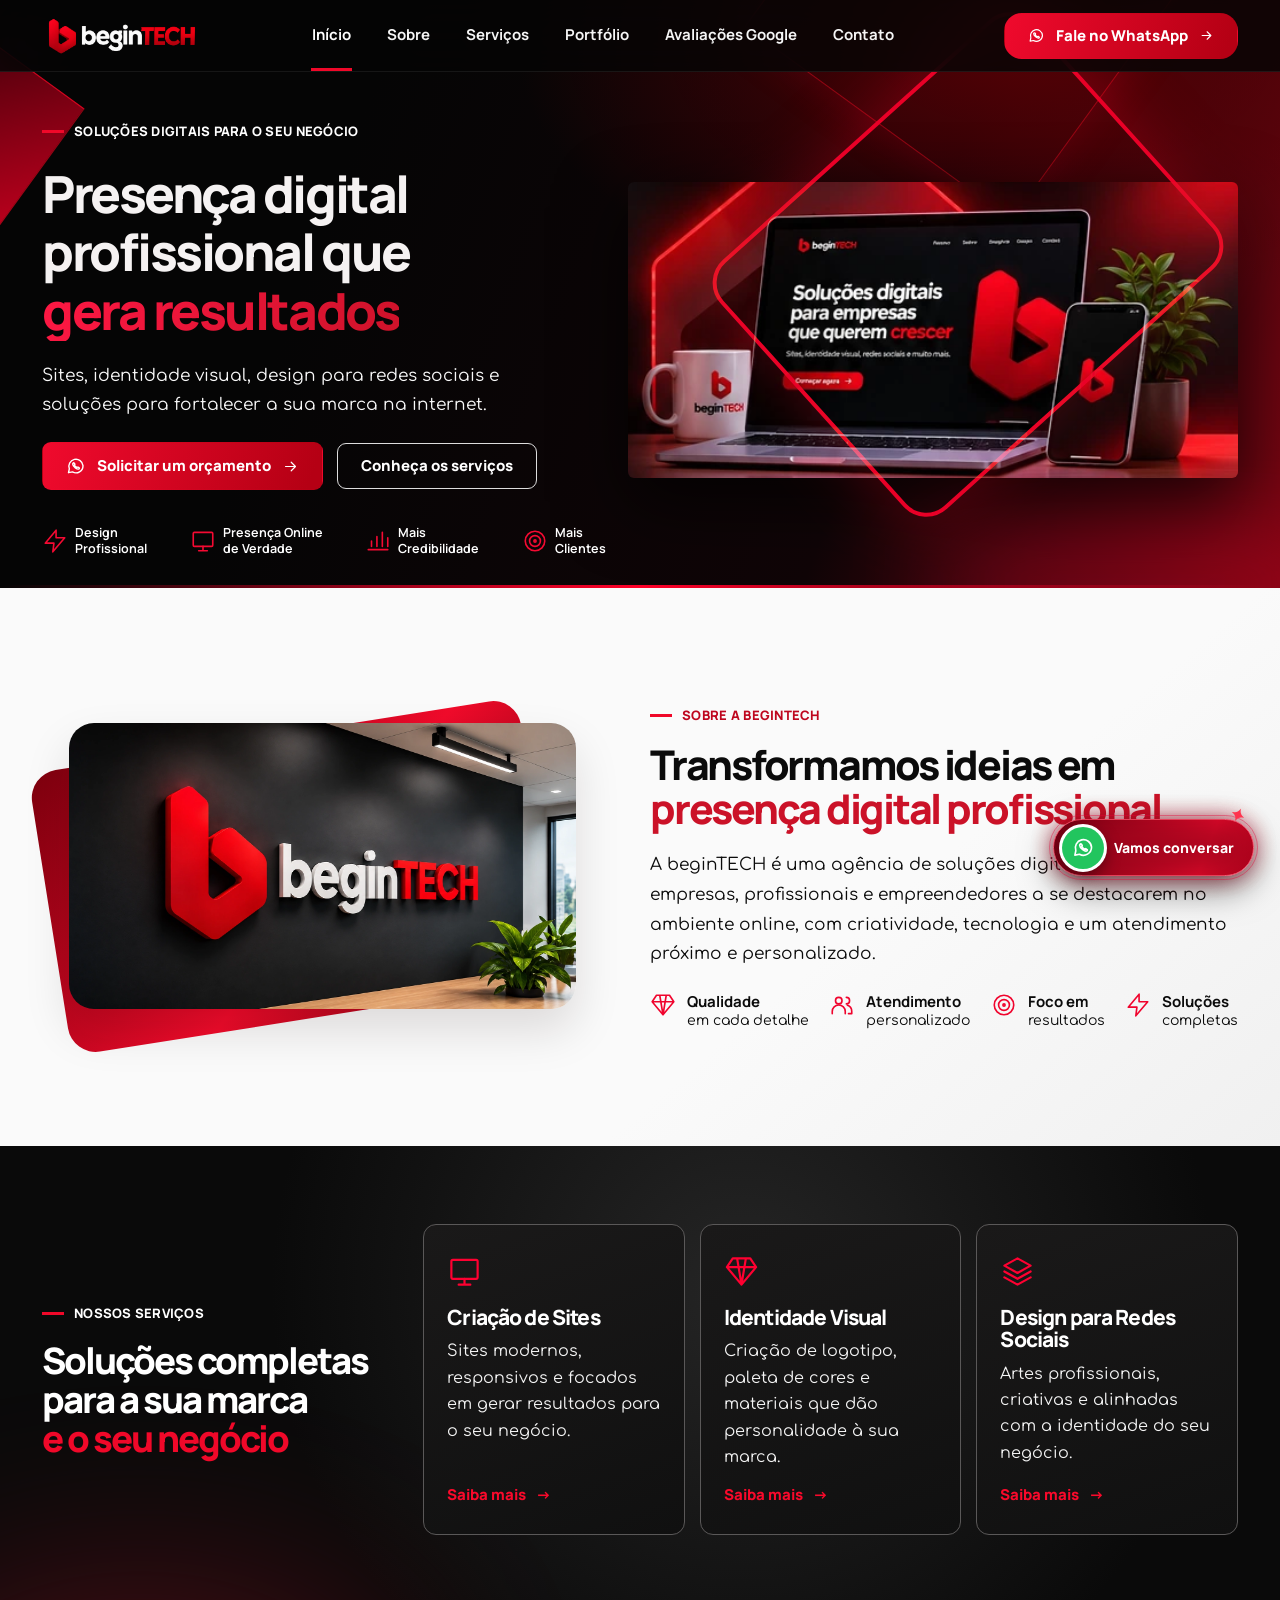
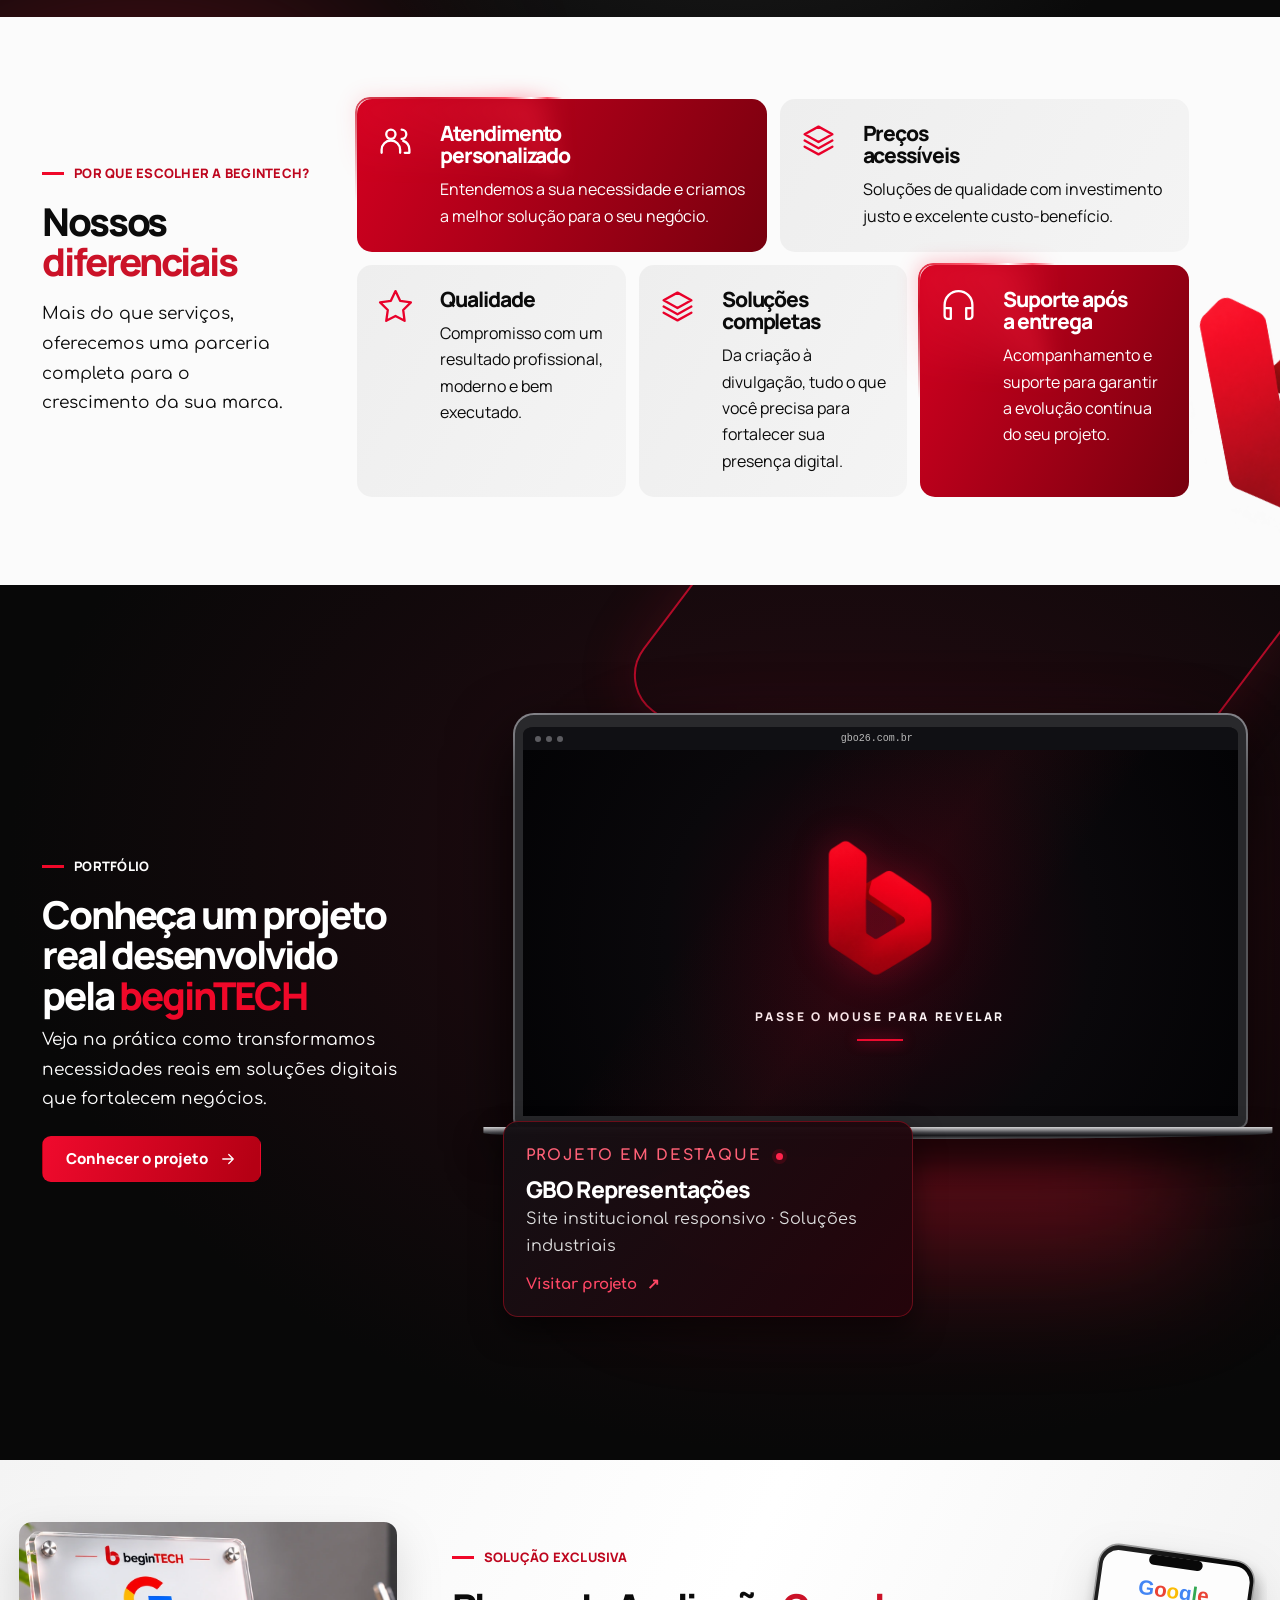
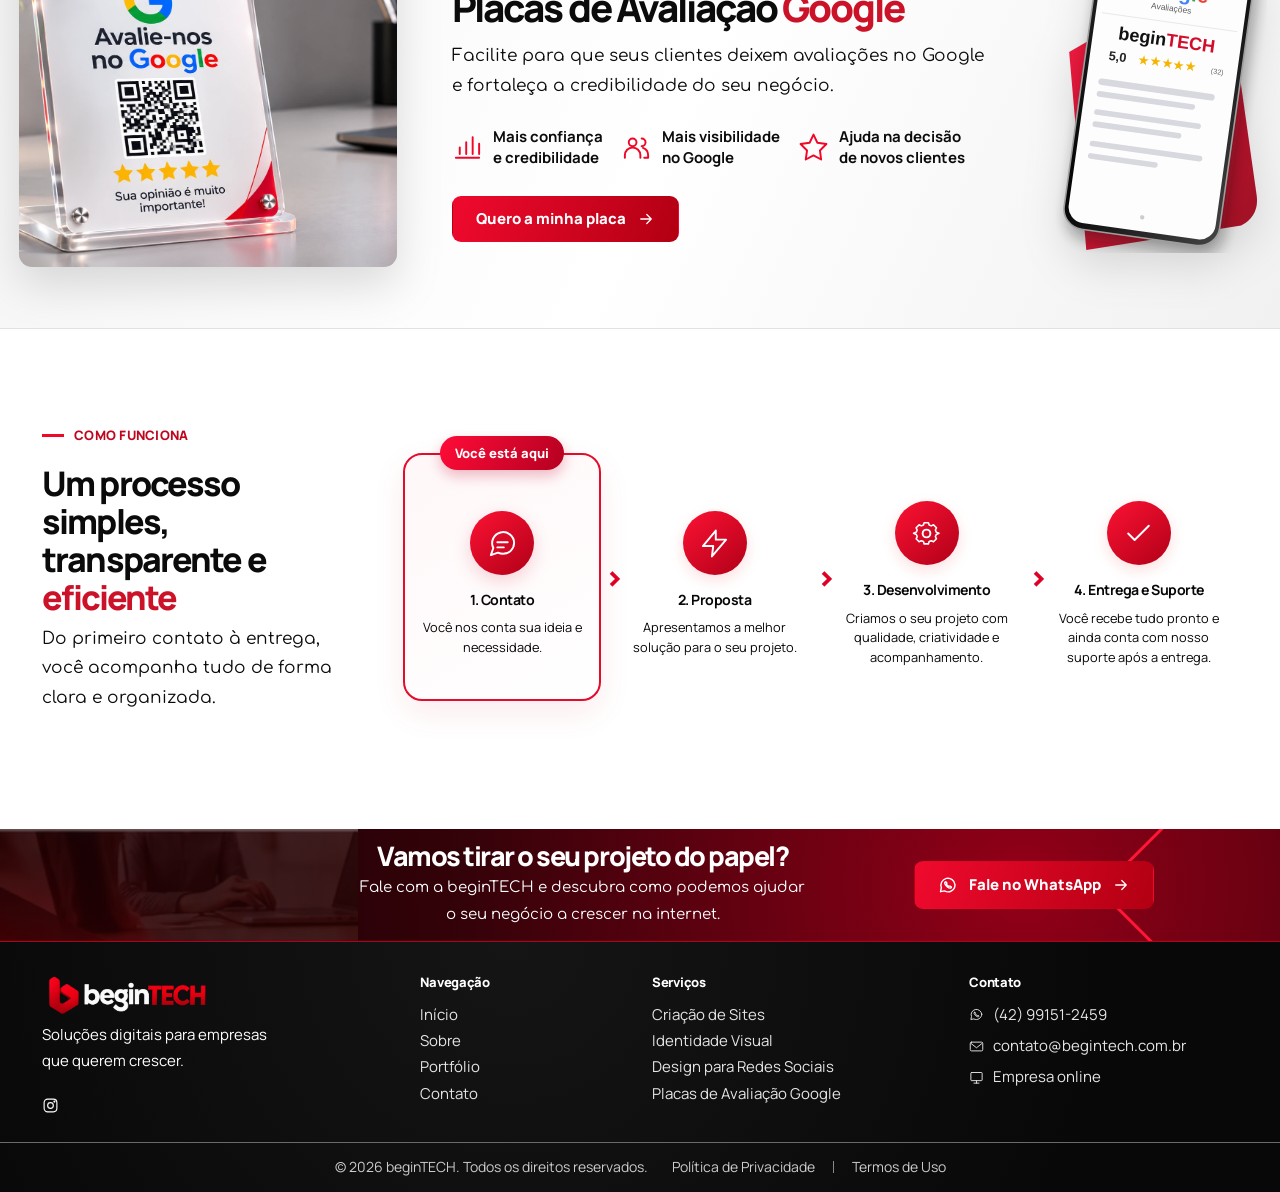
==== commit 9b051319: "CORRIGIDA IDENTAÇÃO; ALTERADO VARIÁVEIS PARA REAIS; ADICIONADO SITEMAP E ARQUIVOS PARA MELHORAR BUSC" ====
--- a/html/index.html
+++ b/html/index.html
@@ -1,19 +1,664 @@
 <!DOCTYPE html>
-<html lang="pt-BR"><head><meta charset="utf-8"/><meta content="width=device-width, initial-scale=1" name="viewport"/><meta content="#0B0B0B" name="theme-color"/><meta content="Sites, identidade visual, design para redes sociais e soluções digitais para fortalecer sua marca. Conheça a beginTECH." name="description"/><meta content="website" property="og:type"/><meta content="Soluções digitais em destaque | beginTECH" property="og:title"/><meta content="Sites, identidade visual, design para redes sociais e soluções digitais para fortalecer sua marca. Conheça a beginTECH." property="og:description"/><meta content="pt_BR" property="og:locale"/><meta content="../assets/logos/logo-branca.png" property="og:image"/><title>Soluções digitais em destaque | beginTECH</title><link href="../assets/logos/simbolo.png" rel="icon" type="image/png"/><link href="https://fonts.googleapis.com" rel="preconnect"/><link crossorigin="" href="https://fonts.gstatic.com" rel="preconnect"/><link href="https://fonts.googleapis.com/css2?family=Comfortaa:wght@400;500;600;700&amp;family=Manrope:wght@400;500;600;700;800&amp;display=swap" rel="stylesheet"/><link crossorigin="anonymous" href="https://cdn.jsdelivr.net/npm/bootstrap@5.3.3/dist/css/bootstrap.min.css" integrity="sha384-QWTKZyjpPEjISv5WaRU9OFeRpok6YctnYmDr5pNlyT2bRjXh0JMhjY6hW+ALEwIH" rel="stylesheet"/><link href="../css/style.css" rel="stylesheet"/><script defer="" src="../scripts/variaveis.js"></script><script defer="" src="../scripts/main.js"></script></head><body data-page="home"><a class="skip-link" href="#conteudo">Pular para o conteúdo</a><div id="site-header-slot"></div><main id="conteudo"><section class="hero" id="inicio"><div class="hero-deco hero-deco-left"></div><div class="hero-deco hero-deco-right"></div><div class="container hero-grid"><div class="hero-copy reveal"><div class="eyebrow"><span></span>SOLUÇÕES DIGITAIS PARA O SEU NEGÓCIO</div><h1>Presença digital<br/>profissional que<br/><span>gera resultados</span></h1><p>Sites, identidade visual, design para redes sociais e soluções para fortalecer a sua marca na internet.</p><div class="hero-actions"><a class="btn btn-primary" data-wa="orcamento" href="#"><svg height="20" width="20"><use href="#i-whatsapp"></use></svg> Solicitar um orçamento <svg height="17" width="17"><use href="#i-arrow"></use></svg></a><a class="btn btn-outline" href="#servicos">Conheça os serviços</a></div><div class="hero-features"><span><svg fill="none" height="36" stroke="currentColor" stroke-linecap="round" stroke-linejoin="round" stroke-width="1.5" viewbox="0 0 24 24" width="36"><use href="#i-zap"></use></svg> Design<br/>Profissional</span><span><svg fill="none" height="36" stroke="currentColor" stroke-linecap="round" stroke-linejoin="round" stroke-width="1.5" viewbox="0 0 24 24" width="36"><use href="#i-monitor"></use></svg> Presença Online<br/>de Verdade</span><span><svg fill="none" height="36" stroke="currentColor" stroke-linecap="round" stroke-linejoin="round" stroke-width="1.5" viewbox="0 0 24 24" width="36"><use href="#i-chart"></use></svg> Mais<br/>Credibilidade</span><span><svg fill="none" height="36" stroke="currentColor" stroke-linecap="round" stroke-linejoin="round" stroke-width="1.5" viewbox="0 0 24 24" width="36"><use href="#i-target"></use></svg> Mais<br/>Clientes</span></div></div><div class="hero-art reveal"><div class="hero-art-shape"></div><img alt="Mockups da beginTECH em notebook, smartphone e materiais de marca" fetchpriority="high" src="../assets/images/hero-devices.webp"/><span class="hero-art-glow"></span></div></div></section>
-<section class="about-preview section-light" id="sobre"><div class="container about-grid"><div class="about-visual reveal"><div class="about-shape" aria-hidden="true"></div><img class="about-original-photo" src="../assets/images/sobre-begintech-hd.webp" alt="Logotipo tridimensional beginTECH em vermelho e branco na parede escura de um escritório moderno" width="1672" height="941" loading="lazy" decoding="async"></div><div class="about-copy reveal"><div class="eyebrow"><span></span>SOBRE A BEGINTECH</div><h2>Transformamos ideias em<br/><em>presença digital profissional</em></h2><p>A beginTECH é uma agência de soluções digitais que ajuda empresas, profissionais e empreendedores a se destacarem no ambiente online, com criatividade, tecnologia e um atendimento próximo e personalizado.</p><div class="about-points"><span><svg fill="none" height="36" stroke="currentColor" stroke-linecap="round" stroke-linejoin="round" stroke-width="1.5" viewbox="0 0 24 24" width="36"><use href="#i-gem"></use></svg><b>Qualidade</b><small>em cada detalhe</small></span><span><svg fill="none" height="36" stroke="currentColor" stroke-linecap="round" stroke-linejoin="round" stroke-width="1.5" viewbox="0 0 24 24" width="36"><use href="#i-users"></use></svg><b>Atendimento</b><small>personalizado</small></span><span><svg fill="none" height="36" stroke="currentColor" stroke-linecap="round" stroke-linejoin="round" stroke-width="1.5" viewbox="0 0 24 24" width="36"><use href="#i-target"></use></svg><b>Foco em</b><small>resultados</small></span><span><svg fill="none" height="36" stroke="currentColor" stroke-linecap="round" stroke-linejoin="round" stroke-width="1.5" viewbox="0 0 24 24" width="36"><use href="#i-zap"></use></svg><b>Soluções</b><small>completas</small></span></div></div></div></section>
-<section class="services-section section-dark" id="servicos"><div class="container services-grid"><div class="section-intro reveal"><div class="eyebrow"><span></span>NOSSOS SERVIÇOS</div><h2>Soluções completas<br/>para a sua marca<br/><em>e o seu negócio</em></h2></div><article class="service-card reveal"><div class="service-icon"><svg fill="none" height="36" stroke="currentColor" stroke-linecap="round" stroke-linejoin="round" stroke-width="1.5" viewbox="0 0 24 24" width="36"><use href="#i-monitor"></use></svg></div><h3>Criação de Sites</h3><p>Sites modernos, responsivos e focados em gerar resultados para o seu negócio.</p><a href="servicos.html#sites">Saiba mais <span aria-hidden="true">→</span></a></article><article class="service-card reveal"><div class="service-icon"><svg fill="none" height="36" stroke="currentColor" stroke-linecap="round" stroke-linejoin="round" stroke-width="1.5" viewbox="0 0 24 24" width="36"><use href="#i-gem"></use></svg></div><h3>Identidade Visual</h3><p>Criação de logotipo, paleta de cores e materiais que dão personalidade à sua marca.</p><a href="servicos.html#identidade">Saiba mais <span aria-hidden="true">→</span></a></article><article class="service-card reveal"><div class="service-icon"><svg fill="none" height="36" stroke="currentColor" stroke-linecap="round" stroke-linejoin="round" stroke-width="1.5" viewbox="0 0 24 24" width="36"><use href="#i-layers"></use></svg></div><h3>Design para Redes Sociais</h3><p>Artes profissionais, criativas e alinhadas com a identidade do seu negócio.</p><a href="servicos.html#sociais">Saiba mais <span aria-hidden="true">→</span></a></article></div></section>
-<section class="differentials section-light" id="diferenciais"><div class="container differentials-grid"><div class="diff-intro reveal"><div class="eyebrow"><span></span>POR QUE ESCOLHER A BEGINTECH?</div><h2>Nossos<br/><em>diferenciais</em></h2><p>Mais do que serviços, oferecemos uma parceria completa para o crescimento da sua marca.</p></div><div class="bento-grid"><article class="bento-item bento-red card-led reveal"><svg fill="none" height="36" stroke="currentColor" stroke-linecap="round" stroke-linejoin="round" stroke-width="1.5" viewbox="0 0 24 24" width="36"><use href="#i-users"></use></svg><div><h3>Atendimento<br/>personalizado</h3><p>Entendemos a sua necessidade e criamos a melhor solução para o seu negócio.</p></div></article><article class="bento-item reveal"><svg fill="none" height="36" stroke="currentColor" stroke-linecap="round" stroke-linejoin="round" stroke-width="1.5" viewbox="0 0 24 24" width="36"><use href="#i-layers"></use></svg><div><h3>Preços<br/>acessíveis</h3><p>Soluções de qualidade com investimento justo e excelente custo-benefício.</p></div></article><article class="bento-item reveal"><svg fill="none" height="36" stroke="currentColor" stroke-linecap="round" stroke-linejoin="round" stroke-width="1.5" viewbox="0 0 24 24" width="36"><use href="#i-star"></use></svg><div><h3>Qualidade</h3><p>Compromisso com um resultado profissional, moderno e bem executado.</p></div></article><article class="bento-item reveal"><svg fill="none" height="36" stroke="currentColor" stroke-linecap="round" stroke-linejoin="round" stroke-width="1.5" viewbox="0 0 24 24" width="36"><use href="#i-layers"></use></svg><div><h3>Soluções<br/>completas</h3><p>Da criação à divulgação, tudo o que você precisa para fortalecer sua presença digital.</p></div></article><article class="bento-item bento-red card-led reveal"><svg fill="none" height="36" stroke="currentColor" stroke-linecap="round" stroke-linejoin="round" stroke-width="1.5" viewbox="0 0 24 24" width="36"><use href="#i-headset"></use></svg><div><h3>Suporte após<br/>a entrega</h3><p>Acompanhamento e suporte para garantir a evolução contínua do seu projeto.</p></div></article></div><img alt="" class="diff-watermark" loading="lazy" src="../assets/logos/simbolo.png"/></div></section>
-<section class="portfolio-preview section-dark" id="portfolio"><div class="container portfolio-preview-layout"><div class="portfolio-intro reveal"><div class="eyebrow"><span></span>PORTFÓLIO</div><h2>Conheça um projeto<br/>real desenvolvido<br/>pela <em>beginTECH</em></h2><p>Veja na prática como transformamos necessidades reais em soluções digitais que fortalecem negócios.</p><a class="btn btn-primary" href="portfolio.html">Conhecer o projeto <svg height="18" width="18"><use href="#i-arrow"></use></svg></a></div><div class="gbo-showcase reveal">
-<div aria-hidden="true" class="gbo-glow"></div>
-<div class="gbo-device"><div class="gbo-device-top"><span></span><span></span><span></span><span class="gbo-url">gbo26.com.br</span></div>
-<a aria-label="Revelar o projeto GBO Representações na tela e visitar o site (no toque, primeiro revela e depois abre)" class="gbo-screen gbo-reveal" href="https://www.gbo26.com.br" rel="noopener noreferrer" target="_blank" data-gbo-reveal>
-  <span class="gbo-screen-cover" aria-hidden="true"><img class="gbo-cover-logo" src="../assets/logos/simbolo.png" alt=""><span class="gbo-cover-label">PASSE O MOUSE PARA REVELAR</span><span class="gbo-cover-line"></span></span>
-  <img class="gbo-project-image" alt="Captura real da homepage da GBO Representações, com equipamentos e soluções industriais" height="936" loading="lazy" src="../assets/images/gbo-site-full.webp" width="1831"/>
-  <span class="gbo-hex-reveal" aria-hidden="true"><svg viewBox="0 0 100 100" fill="none"><path d="M50 5 89 27.5v45L50 95 11 72.5v-45Z"/><path d="M50 15 80 32v36L50 85 20 68V32Z"/></svg></span>
-  <span class="gbo-reveal-tip" aria-hidden="true">PROJETO REVELADO · CLIQUE PARA VISITAR ↗</span>
-</a></div>
-<div aria-hidden="true" class="gbo-device-base"></div>
-<div class="gbo-info"><span class="gbo-kicker">PROJETO EM DESTAQUE <span class="gbo-live-dot"></span></span><h3>GBO <strong>Representações</strong></h3><p>Site institucional responsivo · Soluções industriais</p><a href="https://www.gbo26.com.br" rel="noopener noreferrer" target="_blank">Visitar projeto <span aria-hidden="true">↗</span></a></div>
-</div></div></section>
-<section class="google-section section-light" id="avaliacoes"><div class="google-visual google-visual-left reveal"><img alt="Exemplo de placa para solicitar avaliações no Google" loading="lazy" src="../assets/images/google-plaque-hd.webp"/></div><div class="container google-content reveal"><div class="eyebrow"><span></span>SOLUÇÃO EXCLUSIVA</div><h2>Placas de Avaliação <em>Google</em></h2><p>Facilite para que seus clientes deixem avaliações no Google e fortaleça a credibilidade do seu negócio.</p><div class="google-benefits"><span><svg fill="none" height="36" stroke="currentColor" stroke-linecap="round" stroke-linejoin="round" stroke-width="1.5" viewbox="0 0 24 24" width="36"><use href="#i-chart"></use></svg> Mais confiança<br/>e credibilidade</span><span><svg fill="none" height="36" stroke="currentColor" stroke-linecap="round" stroke-linejoin="round" stroke-width="1.5" viewbox="0 0 24 24" width="36"><use href="#i-users"></use></svg> Mais visibilidade<br/>no Google</span><span><svg fill="none" height="36" stroke="currentColor" stroke-linecap="round" stroke-linejoin="round" stroke-width="1.5" viewbox="0 0 24 24" width="36"><use href="#i-star"></use></svg> Ajuda na decisão<br/>de novos clientes</span></div><a class="btn btn-primary" data-wa="placas" href="#">Quero a minha placa <svg height="18" width="18"><use href="#i-arrow"></use></svg></a></div><div class="google-visual google-visual-right reveal"><img alt="Celular demonstrando avaliações Google" loading="lazy" src="../assets/images/google-phone-hd.svg"/></div></section>
-<section class="process-section section-light" id="processo"><div class="container process-grid"><div class="process-intro reveal"><div class="eyebrow"><span></span>COMO FUNCIONA</div><h2>Um processo simples,<br/>transparente e <em>eficiente</em></h2><p>Do primeiro contato à entrega, você acompanha tudo de forma clara e organizada.</p></div><div class="timeline" data-timeline=""><button aria-pressed="true" class="timeline-step selected timeline-step-current" aria-label="Etapa 1, contato. Você está aqui."><span class="timeline-here">Você está aqui</span><span class="timeline-icon"><svg fill="none" height="36" stroke="currentColor" stroke-linecap="round" stroke-linejoin="round" stroke-width="1.5" viewbox="0 0 24 24" width="36"><use href="#i-message"></use></svg></span><b>1. Contato</b><small>Você nos conta sua ideia e necessidade.</small></button><span class="timeline-sep">›</span><button aria-pressed="false" class="timeline-step"><span class="timeline-icon"><svg fill="none" height="36" stroke="currentColor" stroke-linecap="round" stroke-linejoin="round" stroke-width="1.5" viewbox="0 0 24 24" width="36"><use href="#i-zap"></use></svg></span><b>2. Proposta</b><small>Apresentamos a melhor solução para o seu projeto.</small></button><span class="timeline-sep">›</span><button aria-pressed="false" class="timeline-step"><span class="timeline-icon"><svg fill="none" height="36" stroke="currentColor" stroke-linecap="round" stroke-linejoin="round" stroke-width="1.5" viewbox="0 0 24 24" width="36"><use href="#i-gear"></use></svg></span><b>3. Desenvolvimento</b><small>Criamos o seu projeto com qualidade, criatividade e acompanhamento.</small></button><span class="timeline-sep">›</span><button aria-pressed="false" class="timeline-step"><span class="timeline-icon"><svg fill="none" height="36" stroke="currentColor" stroke-linecap="round" stroke-linejoin="round" stroke-width="1.5" viewbox="0 0 24 24" width="36"><use href="#i-check"></use></svg></span><b>4. Entrega e Suporte</b><small>Você recebe tudo pronto e ainda conta com nosso suporte após a entrega.</small></button></div></div></section><section class="bottom-cta"><div class="container cta-inner"><div><h2>Vamos tirar o seu projeto do papel?</h2><p>Fale com a beginTECH e descubra como podemos ajudar<br class="desktop-only"/> o seu negócio a crescer na internet.</p></div><a class="btn btn-primary" data-wa="orcamento" href="#"><svg height="20" width="20"><use href="#i-whatsapp"></use></svg> Fale no WhatsApp <svg height="18" width="18"><use href="#i-arrow"></use></svg></a></div></section></main><div id="site-footer-slot"></div></body></html>+<html lang="pt-BR">
+ <head>
+  <meta charset="utf-8"/>
+  <meta content="width=device-width, initial-scale=1" name="viewport"/>
+  <meta content="#0B0B0B" name="theme-color"/>
+  <meta content="Sites, identidade visual, design para redes sociais e solu&ccedil;&otilde;es digitais para fortalecer sua marca. Conhe&ccedil;a a beginTECH." name="description"/>
+  <meta content="website" property="og:type"/>
+  <meta content="Solu&ccedil;&otilde;es digitais em destaque | beginTECH" property="og:title"/>
+  <meta content="Sites, identidade visual, design para redes sociais e solu&ccedil;&otilde;es digitais para fortalecer sua marca. Conhe&ccedil;a a beginTECH." property="og:description"/>
+  <meta content="pt_BR" property="og:locale"/>
+  <meta content="../assets/logos/logo-branca.png" property="og:image"/>
+  <title>beginTech | Solu&ccedil;&otilde;es digitais em destaque</title>
+  <link href="../assets/logos/simbolo.png" rel="icon" type="image/png"/>
+  <link href="https://fonts.googleapis.com" rel="preconnect"/>
+  <link crossorigin="" href="https://fonts.gstatic.com" rel="preconnect"/>
+  <link href="https://fonts.googleapis.com/css2?family=Comfortaa:wght@400;500;600;700&amp;family=Manrope:wght@400;500;600;700;800&amp;display=swap" rel="stylesheet"/>
+  <link crossorigin="anonymous" href="https://cdn.jsdelivr.net/npm/bootstrap@5.3.3/dist/css/bootstrap.min.css" integrity="sha384-QWTKZyjpPEjISv5WaRU9OFeRpok6YctnYmDr5pNlyT2bRjXh0JMhjY6hW+ALEwIH" rel="stylesheet"/>
+  <link href="../css/style.css" rel="stylesheet"/>
+  <script defer="" src="../scripts/variaveis.js">
+  </script>
+  <script defer="" src="../scripts/main.js">
+  </script>
+   <link rel="canonical" href="https://begintech.com.br/inicio"/>
+</head>
+ <body data-page="home">
+  <div class="page-loader" id="page-loader" role="status" aria-label="Carregando beginTECH">
+    <div class="page-loader__core">
+      <span class="page-loader__hex page-loader__hex--outer"></span>
+      <span class="page-loader__hex page-loader__hex--inner"></span>
+      <img src="../assets/logos/simbolo.png" alt="" width="58" height="58"/>
+    </div>
+    <span class="page-loader__wordmark">begin<span>TECH</span></span>
+  </div>
+
+  <a class="skip-link" href="#conteudo">
+   Pular para o conte&uacute;do
+  </a>
+  <div id="site-header-slot">
+  </div>
+  <main id="conteudo">
+   <section class="hero" id="inicio">
+    <div class="hero-deco hero-deco-left">
+    </div>
+    <div class="hero-deco hero-deco-right">
+    </div>
+    <div class="container hero-grid">
+     <div class="hero-copy reveal">
+      <div class="eyebrow">
+       <span>
+       </span>
+       SOLU&Ccedil;&Otilde;ES DIGITAIS PARA O SEU NEG&Oacute;CIO
+      </div>
+      <h1>
+       Presen&ccedil;a digital
+       <br/>
+       profissional que
+       <br/>
+       <span>
+        gera resultados
+       </span>
+      </h1>
+      <p>
+       Sites, identidade visual, design para redes sociais e solu&ccedil;&otilde;es para fortalecer a sua marca na internet.
+      </p>
+      <div class="hero-actions">
+       <a class="btn btn-primary" data-wa="orcamento" href="#">
+        <svg height="20" width="20">
+         <use href="#i-whatsapp">
+         </use>
+        </svg>
+        Solicitar um or&ccedil;amento
+        <svg height="17" width="17">
+         <use href="#i-arrow">
+         </use>
+        </svg>
+       </a>
+       <a class="btn btn-outline" href="#servicos">
+        Conhe&ccedil;a os servi&ccedil;os
+       </a>
+      </div>
+      <div class="hero-features">
+       <span>
+        <svg fill="none" height="36" stroke="currentColor" stroke-linecap="round" stroke-linejoin="round" stroke-width="1.5" viewbox="0 0 24 24" width="36">
+         <use href="#i-zap">
+         </use>
+        </svg>
+        Design
+        <br/>
+        Profissional
+       </span>
+       <span>
+        <svg fill="none" height="36" stroke="currentColor" stroke-linecap="round" stroke-linejoin="round" stroke-width="1.5" viewbox="0 0 24 24" width="36">
+         <use href="#i-monitor">
+         </use>
+        </svg>
+        Presen&ccedil;a Online
+        <br/>
+        de Verdade
+       </span>
+       <span>
+        <svg fill="none" height="36" stroke="currentColor" stroke-linecap="round" stroke-linejoin="round" stroke-width="1.5" viewbox="0 0 24 24" width="36">
+         <use href="#i-chart">
+         </use>
+        </svg>
+        Mais
+        <br/>
+        Credibilidade
+       </span>
+       <span>
+        <svg fill="none" height="36" stroke="currentColor" stroke-linecap="round" stroke-linejoin="round" stroke-width="1.5" viewbox="0 0 24 24" width="36">
+         <use href="#i-target">
+         </use>
+        </svg>
+        Mais
+        <br/>
+        Clientes
+       </span>
+      </div>
+     </div>
+     <div class="hero-art reveal">
+      <div class="hero-art-shape">
+      </div>
+      <img alt="Mockups da beginTECH em notebook, smartphone e materiais de marca" fetchpriority="high" src="../assets/images/hero-devices.webp"/>
+      <span class="hero-art-glow">
+      </span>
+     </div>
+    </div>
+   </section>
+   <section class="about-preview section-light" id="sobre">
+    <div class="container about-grid">
+     <div class="about-visual reveal">
+      <div aria-hidden="true" class="about-shape">
+      </div>
+      <img alt="Logotipo tridimensional beginTECH em vermelho e branco na parede escura de um escrit&oacute;rio moderno" class="about-original-photo" decoding="async" height="941" loading="lazy" src="../assets/images/sobre-begintech-hd.webp" width="1672"/>
+     </div>
+     <div class="about-copy reveal">
+      <div class="eyebrow">
+       <span>
+       </span>
+       SOBRE A BEGINTECH
+      </div>
+      <h2>
+       Transformamos ideias em
+       <br/>
+       <em>
+        presen&ccedil;a digital profissional
+       </em>
+      </h2>
+      <p>
+       A beginTECH &eacute; uma ag&ecirc;ncia de solu&ccedil;&otilde;es digitais que ajuda empresas, profissionais e empreendedores a se destacarem no ambiente online, com criatividade, tecnologia e um atendimento pr&oacute;ximo e personalizado.
+      </p>
+      <div class="about-points">
+       <span>
+        <svg fill="none" height="36" stroke="currentColor" stroke-linecap="round" stroke-linejoin="round" stroke-width="1.5" viewbox="0 0 24 24" width="36">
+         <use href="#i-gem">
+         </use>
+        </svg>
+        <b>
+         Qualidade
+        </b>
+        <small>
+         em cada detalhe
+        </small>
+       </span>
+       <span>
+        <svg fill="none" height="36" stroke="currentColor" stroke-linecap="round" stroke-linejoin="round" stroke-width="1.5" viewbox="0 0 24 24" width="36">
+         <use href="#i-users">
+         </use>
+        </svg>
+        <b>
+         Atendimento
+        </b>
+        <small>
+         personalizado
+        </small>
+       </span>
+       <span>
+        <svg fill="none" height="36" stroke="currentColor" stroke-linecap="round" stroke-linejoin="round" stroke-width="1.5" viewbox="0 0 24 24" width="36">
+         <use href="#i-target">
+         </use>
+        </svg>
+        <b>
+         Foco em
+        </b>
+        <small>
+         resultados
+        </small>
+       </span>
+       <span>
+        <svg fill="none" height="36" stroke="currentColor" stroke-linecap="round" stroke-linejoin="round" stroke-width="1.5" viewbox="0 0 24 24" width="36">
+         <use href="#i-zap">
+         </use>
+        </svg>
+        <b>
+         Solu&ccedil;&otilde;es
+        </b>
+        <small>
+         completas
+        </small>
+       </span>
+      </div>
+     </div>
+    </div>
+   </section>
+   <section class="services-section section-dark" id="servicos">
+    <div class="container services-grid">
+     <div class="section-intro reveal">
+      <div class="eyebrow">
+       <span>
+       </span>
+       NOSSOS SERVI&Ccedil;OS
+      </div>
+      <h2>
+       Solu&ccedil;&otilde;es completas
+       <br/>
+       para a sua marca
+       <br/>
+       <em>
+        e o seu neg&oacute;cio
+       </em>
+      </h2>
+     </div>
+     <article class="service-card reveal">
+      <div class="service-icon">
+       <svg fill="none" height="36" stroke="currentColor" stroke-linecap="round" stroke-linejoin="round" stroke-width="1.5" viewbox="0 0 24 24" width="36">
+        <use href="#i-monitor">
+        </use>
+       </svg>
+      </div>
+      <h3>
+       Cria&ccedil;&atilde;o de Sites
+      </h3>
+      <p>
+       Sites modernos, responsivos e focados em gerar resultados para o seu neg&oacute;cio.
+      </p>
+      <a href="/servicos#sites">
+       Saiba mais
+       <span aria-hidden="true">
+        &rarr;
+       </span>
+      </a>
+     </article>
+     <article class="service-card reveal">
+      <div class="service-icon">
+       <svg fill="none" height="36" stroke="currentColor" stroke-linecap="round" stroke-linejoin="round" stroke-width="1.5" viewbox="0 0 24 24" width="36">
+        <use href="#i-gem">
+        </use>
+       </svg>
+      </div>
+      <h3>
+       Identidade Visual
+      </h3>
+      <p>
+       Cria&ccedil;&atilde;o de logotipo, paleta de cores e materiais que d&atilde;o personalidade &agrave; sua marca.
+      </p>
+      <a href="/servicos#identidade">
+       Saiba mais
+       <span aria-hidden="true">
+        &rarr;
+       </span>
+      </a>
+     </article>
+     <article class="service-card reveal">
+      <div class="service-icon">
+       <svg fill="none" height="36" stroke="currentColor" stroke-linecap="round" stroke-linejoin="round" stroke-width="1.5" viewbox="0 0 24 24" width="36">
+        <use href="#i-layers">
+        </use>
+       </svg>
+      </div>
+      <h3>
+       Design para Redes Sociais
+      </h3>
+      <p>
+       Artes profissionais, criativas e alinhadas com a identidade do seu neg&oacute;cio.
+      </p>
+      <a href="/servicos#sociais">
+       Saiba mais
+       <span aria-hidden="true">
+        &rarr;
+       </span>
+      </a>
+     </article>
+    </div>
+   </section>
+   <section class="differentials section-light" id="diferenciais">
+    <div class="container differentials-grid">
+     <div class="diff-intro reveal">
+      <div class="eyebrow">
+       <span>
+       </span>
+       POR QUE ESCOLHER A BEGINTECH?
+      </div>
+      <h2>
+       Nossos
+       <br/>
+       <em>
+        diferenciais
+       </em>
+      </h2>
+      <p>
+       Mais do que servi&ccedil;os, oferecemos uma parceria completa para o crescimento da sua marca.
+      </p>
+     </div>
+     <div class="bento-grid">
+      <article class="bento-item bento-red card-led reveal">
+       <svg fill="none" height="36" stroke="currentColor" stroke-linecap="round" stroke-linejoin="round" stroke-width="1.5" viewbox="0 0 24 24" width="36">
+        <use href="#i-users">
+        </use>
+       </svg>
+       <div>
+        <h3>
+         Atendimento
+         <br/>
+         personalizado
+        </h3>
+        <p>
+         Entendemos a sua necessidade e criamos a melhor solu&ccedil;&atilde;o para o seu neg&oacute;cio.
+        </p>
+       </div>
+      </article>
+      <article class="bento-item reveal">
+       <svg fill="none" height="36" stroke="currentColor" stroke-linecap="round" stroke-linejoin="round" stroke-width="1.5" viewbox="0 0 24 24" width="36">
+        <use href="#i-layers">
+        </use>
+       </svg>
+       <div>
+        <h3>
+         Pre&ccedil;os
+         <br/>
+         acess&iacute;veis
+        </h3>
+        <p>
+         Solu&ccedil;&otilde;es de qualidade com investimento justo e excelente custo-benef&iacute;cio.
+        </p>
+       </div>
+      </article>
+      <article class="bento-item reveal">
+       <svg fill="none" height="36" stroke="currentColor" stroke-linecap="round" stroke-linejoin="round" stroke-width="1.5" viewbox="0 0 24 24" width="36">
+        <use href="#i-star">
+        </use>
+       </svg>
+       <div>
+        <h3>
+         Qualidade
+        </h3>
+        <p>
+         Compromisso com um resultado profissional, moderno e bem executado.
+        </p>
+       </div>
+      </article>
+      <article class="bento-item reveal">
+       <svg fill="none" height="36" stroke="currentColor" stroke-linecap="round" stroke-linejoin="round" stroke-width="1.5" viewbox="0 0 24 24" width="36">
+        <use href="#i-layers">
+        </use>
+       </svg>
+       <div>
+        <h3>
+         Solu&ccedil;&otilde;es
+         <br/>
+         completas
+        </h3>
+        <p>
+         Da cria&ccedil;&atilde;o &agrave; divulga&ccedil;&atilde;o, tudo o que voc&ecirc; precisa para fortalecer sua presen&ccedil;a digital.
+        </p>
+       </div>
+      </article>
+      <article class="bento-item bento-red card-led reveal">
+       <svg fill="none" height="36" stroke="currentColor" stroke-linecap="round" stroke-linejoin="round" stroke-width="1.5" viewbox="0 0 24 24" width="36">
+        <use href="#i-headset">
+        </use>
+       </svg>
+       <div>
+        <h3>
+         Suporte ap&oacute;s
+         <br/>
+         a entrega
+        </h3>
+        <p>
+         Acompanhamento e suporte para garantir a evolu&ccedil;&atilde;o cont&iacute;nua do seu projeto.
+        </p>
+       </div>
+      </article>
+     </div>
+     <img alt="" class="diff-watermark" loading="lazy" src="../assets/logos/simbolo.png"/>
+    </div>
+   </section>
+   <section class="portfolio-preview section-dark" id="portfolio">
+    <div class="container portfolio-preview-layout">
+     <div class="portfolio-intro reveal">
+      <div class="eyebrow">
+       <span>
+       </span>
+       PORTF&Oacute;LIO
+      </div>
+      <h2>
+       Conhe&ccedil;a um projeto
+       <br/>
+       real desenvolvido
+       <br/>
+       pela
+       <em>
+        beginTECH
+       </em>
+      </h2>
+      <p>
+       Veja na pr&aacute;tica como transformamos necessidades reais em solu&ccedil;&otilde;es digitais que fortalecem neg&oacute;cios.
+      </p>
+      <a class="btn btn-primary" href="/portfolio">
+       Conhecer o projeto
+       <svg height="18" width="18">
+        <use href="#i-arrow">
+        </use>
+       </svg>
+      </a>
+     </div>
+     <div class="gbo-showcase reveal">
+      <div aria-hidden="true" class="gbo-glow">
+      </div>
+      <div class="gbo-device">
+       <div class="gbo-device-top">
+        <span>
+        </span>
+        <span>
+        </span>
+        <span>
+        </span>
+        <span class="gbo-url">
+         gbo26.com.br
+        </span>
+       </div>
+       <a aria-label="Revelar o projeto GBO Representa&ccedil;&otilde;es na tela e visitar o site (no toque, primeiro revela e depois abre)" class="gbo-screen gbo-reveal" data-gbo-reveal="" href="https://www.gbo26.com.br" rel="noopener noreferrer" target="_blank">
+        <span aria-hidden="true" class="gbo-screen-cover">
+         <img alt="" class="gbo-cover-logo" src="../assets/logos/simbolo.png"/>
+         <span class="gbo-cover-label">
+          PASSE O MOUSE PARA REVELAR
+         </span>
+         <span class="gbo-cover-line">
+         </span>
+        </span>
+        <img alt="Captura real da homepage da GBO Representa&ccedil;&otilde;es, com equipamentos e solu&ccedil;&otilde;es industriais" class="gbo-project-image" height="936" loading="lazy" src="../assets/images/gbo-site-full.webp" width="1831">
+         <span aria-hidden="true" class="gbo-hex-reveal">
+          <svg fill="none" viewbox="0 0 100 100">
+           <path d="M50 5 89 27.5v45L50 95 11 72.5v-45Z">
+           </path>
+           <path d="M50 15 80 32v36L50 85 20 68V32Z">
+           </path>
+          </svg>
+         </span>
+         <span aria-hidden="true" class="gbo-reveal-tip">
+          PROJETO REVELADO &middot; CLIQUE PARA VISITAR &nearrow;
+         </span>
+        </img>
+       </a>
+      </div>
+      <div aria-hidden="true" class="gbo-device-base">
+      </div>
+      <div class="gbo-info">
+       <span class="gbo-kicker">
+        PROJETO EM DESTAQUE
+        <span class="gbo-live-dot">
+        </span>
+       </span>
+       <h3>
+        GBO
+        <strong>
+         Representa&ccedil;&otilde;es
+        </strong>
+       </h3>
+       <p>
+        Site institucional responsivo &middot; Solu&ccedil;&otilde;es industriais
+       </p>
+       <a href="https://www.gbo26.com.br" rel="noopener noreferrer" target="_blank">
+        Visitar projeto
+        <span aria-hidden="true">
+         &nearrow;
+        </span>
+       </a>
+      </div>
+     </div>
+    </div>
+   </section>
+   <section class="google-section section-light" id="avaliacoes">
+    <div class="google-visual google-visual-left reveal">
+     <img alt="Exemplo de placa para solicitar avalia&ccedil;&otilde;es no Google" loading="lazy" src="../assets/images/google-plaque-hd.webp"/>
+    </div>
+    <div class="container google-content reveal">
+     <div class="eyebrow">
+      <span>
+      </span>
+      SOLU&Ccedil;&Atilde;O EXCLUSIVA
+     </div>
+     <h2>
+      Placas de Avalia&ccedil;&atilde;o
+      <em>
+       Google
+      </em>
+     </h2>
+     <p>
+      Facilite para que seus clientes deixem avalia&ccedil;&otilde;es no Google e fortale&ccedil;a a credibilidade do seu neg&oacute;cio.
+     </p>
+     <div class="google-benefits">
+      <span>
+       <svg fill="none" height="36" stroke="currentColor" stroke-linecap="round" stroke-linejoin="round" stroke-width="1.5" viewbox="0 0 24 24" width="36">
+        <use href="#i-chart">
+        </use>
+       </svg>
+       Mais confian&ccedil;a
+       <br/>
+       e credibilidade
+      </span>
+      <span>
+       <svg fill="none" height="36" stroke="currentColor" stroke-linecap="round" stroke-linejoin="round" stroke-width="1.5" viewbox="0 0 24 24" width="36">
+        <use href="#i-users">
+        </use>
+       </svg>
+       Mais visibilidade
+       <br/>
+       no Google
+      </span>
+      <span>
+       <svg fill="none" height="36" stroke="currentColor" stroke-linecap="round" stroke-linejoin="round" stroke-width="1.5" viewbox="0 0 24 24" width="36">
+        <use href="#i-star">
+        </use>
+       </svg>
+       Ajuda na decis&atilde;o
+       <br/>
+       de novos clientes
+      </span>
+     </div>
+     <a class="btn btn-primary" data-wa="placas" href="#">
+      Quero a minha placa
+      <svg height="18" width="18">
+       <use href="#i-arrow">
+       </use>
+      </svg>
+     </a>
+    </div>
+    <div class="google-visual google-visual-right reveal">
+     <img alt="Celular demonstrando avalia&ccedil;&otilde;es Google" loading="lazy" src="../assets/images/google-phone-hd.svg"/>
+    </div>
+   </section>
+   <section class="process-section section-light" id="processo">
+    <div class="container process-grid">
+     <div class="process-intro reveal">
+      <div class="eyebrow">
+       <span>
+       </span>
+       COMO FUNCIONA
+      </div>
+      <h2>
+       Um processo simples,
+       <br/>
+       transparente e
+       <em>
+        eficiente
+       </em>
+      </h2>
+      <p>
+       Do primeiro contato &agrave; entrega, voc&ecirc; acompanha tudo de forma clara e organizada.
+      </p>
+     </div>
+     <div class="timeline" data-timeline="">
+      <button aria-label="Etapa 1, contato. Voc&ecirc; est&aacute; aqui." aria-pressed="true" class="timeline-step selected timeline-step-current">
+       <span class="timeline-here">
+        Voc&ecirc; est&aacute; aqui
+       </span>
+       <span class="timeline-icon">
+        <svg fill="none" height="36" stroke="currentColor" stroke-linecap="round" stroke-linejoin="round" stroke-width="1.5" viewbox="0 0 24 24" width="36">
+         <use href="#i-message">
+         </use>
+        </svg>
+       </span>
+       <b>
+        1. Contato
+       </b>
+       <small>
+        Voc&ecirc; nos conta sua ideia e necessidade.
+       </small>
+      </button>
+      <span class="timeline-sep">
+       &rsaquo;
+      </span>
+      <button aria-pressed="false" class="timeline-step">
+       <span class="timeline-icon">
+        <svg fill="none" height="36" stroke="currentColor" stroke-linecap="round" stroke-linejoin="round" stroke-width="1.5" viewbox="0 0 24 24" width="36">
+         <use href="#i-zap">
+         </use>
+        </svg>
+       </span>
+       <b>
+        2. Proposta
+       </b>
+       <small>
+        Apresentamos a melhor solu&ccedil;&atilde;o para o seu projeto.
+       </small>
+      </button>
+      <span class="timeline-sep">
+       &rsaquo;
+      </span>
+      <button aria-pressed="false" class="timeline-step">
+       <span class="timeline-icon">
+        <svg fill="none" height="36" stroke="currentColor" stroke-linecap="round" stroke-linejoin="round" stroke-width="1.5" viewbox="0 0 24 24" width="36">
+         <use href="#i-gear">
+         </use>
+        </svg>
+       </span>
+       <b>
+        3. Desenvolvimento
+       </b>
+       <small>
+        Criamos o seu projeto com qualidade, criatividade e acompanhamento.
+       </small>
+      </button>
+      <span class="timeline-sep">
+       &rsaquo;
+      </span>
+      <button aria-pressed="false" class="timeline-step">
+       <span class="timeline-icon">
+        <svg fill="none" height="36" stroke="currentColor" stroke-linecap="round" stroke-linejoin="round" stroke-width="1.5" viewbox="0 0 24 24" width="36">
+         <use href="#i-check">
+         </use>
+        </svg>
+       </span>
+       <b>
+        4. Entrega e Suporte
+       </b>
+       <small>
+        Voc&ecirc; recebe tudo pronto e ainda conta com nosso suporte ap&oacute;s a entrega.
+       </small>
+      </button>
+     </div>
+    </div>
+   </section>
+   <section class="bottom-cta">
+    <div class="container cta-inner">
+     <div>
+      <h2>
+       Vamos tirar o seu projeto do papel?
+      </h2>
+      <p>
+       Fale com a beginTECH e descubra como podemos ajudar
+       <br class="desktop-only"/>
+       o seu neg&oacute;cio a crescer na internet.
+      </p>
+     </div>
+     <a class="btn btn-primary" data-wa="orcamento" href="#">
+      <svg height="20" width="20">
+       <use href="#i-whatsapp">
+       </use>
+      </svg>
+      Fale no WhatsApp
+      <svg height="18" width="18">
+       <use href="#i-arrow">
+       </use>
+      </svg>
+     </a>
+    </div>
+   </section>
+  </main>
+  <div id="site-footer-slot">
+  </div>
+ </body>
+</html>
--- a/css/style.css
+++ b/css/style.css
@@ -1,549 +1,4784 @@
-/* beginTECH — identidade visual. Captura Now: adicione arquivos licenciados em assets/fonts. */
-@font-face{font-family:'Captura Now';src:url('../assets/fonts/CapturaNow.woff2') format('woff2');font-display:swap;font-weight:100 900}
-:root{--red:#CB1228;--hot:#F00829;--darkred:#760A16;--deep:#350309;--black:#000;--ink:#0A0908;--softblack:#0B0B0B;--white:#fff;--text:#161316;--muted:#5c5658;--container:1280px;--headline:'Captura Now','Manrope',sans-serif;--body:'Comfortaa','Manrope',sans-serif}
-*,*::before,*::after{box-sizing:border-box}html{scroll-behavior:smooth;scroll-padding-top:95px}body{font-family:var(--body);font-size:14px;line-height:1.62;margin:0;color:var(--text);background:#fff;overflow-x:hidden}h1,h2,h3,h4,p{margin-top:0}h1,h2,h3,h4{font-family:var(--headline);font-weight:800;letter-spacing:-.055em;line-height:1.06}h2{font-size:clamp(29px,3vw,46px)}h3{font-size:20px}a{color:inherit;text-decoration:none}a:hover{color:inherit}button{font:inherit}img{max-width:100%;display:block}svg{flex:none}em{font-style:normal;color:var(--red)}.section-dark em,.hero em{color:var(--hot)}.section-dark{background:#0b0b0b;color:white}.section-light{background:#f7f7f7;color:#0b0b0b}.container{max-width:var(--container);padding-left:clamp(22px,4vw,42px);padding-right:clamp(22px,4vw,42px)}.svg-sprite{position:absolute;width:0;height:0;overflow:hidden}.skip-link{position:fixed;top:-100px;left:20px;padding:12px 20px;background:white;color:black;z-index:10000}.skip-link:focus{top:12px}.eyebrow{display:flex;align-items:center;gap:10px;font-family:'Manrope',sans-serif;font-size:11px;font-weight:800;letter-spacing:.015em;text-transform:uppercase;margin-bottom:17px}.eyebrow span{display:inline-block;width:22px;height:3px;background:var(--hot);flex:none}.section-light .eyebrow{color:#be061e}.section-dark .eyebrow,.hero .eyebrow,.inner-hero .eyebrow{color:#fff}.btn{display:inline-flex;align-items:center;justify-content:center;gap:11px;padding:13px 23px;min-height:43px;border-radius:9px;font-family:'Manrope',sans-serif;font-size:12px;font-weight:800;line-height:1.2;border:1px solid transparent;box-shadow:none;transition:transform .2s ease,background .2s ease,box-shadow .2s ease;color:white;white-space:normal;text-align:center}.btn svg{fill:none;stroke:currentColor;stroke-width:1.7;stroke-linecap:round;stroke-linejoin:round}.btn:hover{transform:translateY(-3px);color:white}.btn-primary{background:linear-gradient(110deg,#f00a2d 0%,#b50014 95%);color:white;border-color:transparent}.btn-primary:hover{background:linear-gradient(110deg,#ff2345,#d40023);box-shadow:0 12px 30px #cb12283b}.btn-outline{background:transparent;border-color:#ddd;color:white}.btn-outline:hover{border-color:#f00a2d;background:#c112261b}.section-light .btn-outline{color:#111;border-color:#aaa}
-/* Navbar */
-.site-header{height:72px;position:fixed;inset:0 0 auto;z-index:1000;background:rgba(6,5,6,.83);border-bottom:1px solid #ffffff12;backdrop-filter:blur(22px);-webkit-backdrop-filter:blur(22px);transition:background .25s ease,box-shadow .25s ease}.site-header.is-scrolled{background:rgba(8,6,8,.96);box-shadow:0 10px 34px #0006}.nav-shell{height:100%;display:flex;align-items:center;justify-content:space-between;gap:25px}.brand{display:flex;align-items:center;flex:none;width:159px}.brand img{width:159px;height:auto;max-height:55px;object-fit:contain}.navigation{height:100%;display:flex;align-items:stretch}.navigation ul{list-style:none;padding:0;margin:0;display:flex;align-items:stretch;gap:10px}.navigation li{display:flex}.navigation .nav-link{font-family:'Manrope',sans-serif;font-size:12px;color:#f6f6f6;position:relative;padding:0 13px;display:flex;align-items:center;transition:color .2s}.navigation .nav-link::after{content:'';position:absolute;bottom:0;left:12px;right:12px;height:3px;background:var(--hot);transform:scaleX(0);transform-origin:left;transition:transform .2s}.navigation .nav-link:hover,.navigation .nav-link.active{color:white}.navigation .nav-link:hover::after,.navigation .nav-link.active::after{transform:scaleX(1)}.nav-desktop-cta{font-size:11px;border-radius:18px;min-height:37px;padding:9px 16px;white-space:nowrap}.menu-toggle,.nav-mobile-cta{display:none}
-/* Hero */
-.hero{background:radial-gradient(ellipse at 80% 8%,#540005 0%,transparent 35%),linear-gradient(110deg,#050505 27%,#100507 68%,#7d0512 100%);color:#fff;position:relative;overflow:hidden;min-height:515px;padding-top:72px}.hero::after{content:'';position:absolute;inset:auto 0 0;height:3px;background:linear-gradient(90deg,transparent,#ff0028,transparent)}.hero-deco{position:absolute;pointer-events:none;transform:rotate(36deg);border:1px solid #e00b1f88}.hero-deco-left{width:210px;height:210px;top:27px;left:-167px;background:linear-gradient(130deg,#250005,#d00020)}.hero-deco-right{width:330px;height:330px;top:-175px;right:140px;box-shadow:0 0 44px #d9002333}.hero-grid{min-height:443px;display:grid;grid-template-columns:49% 51%;align-items:center;position:relative;z-index:1}.hero-copy{padding:48px 0 30px;position:relative;z-index:2}.hero-copy h1{font-size:clamp(39px,4vw,62px);margin-bottom:15px;line-height:.99;letter-spacing:-.07em;color:#f5f2f2}.hero-copy h1 span{color:#f00730;display:inline-block}.hero-copy>p{max-width:510px;font-size:15px;line-height:1.5;margin-bottom:22px;color:#fafafa}.hero-actions{display:flex;align-items:center;flex-wrap:wrap;gap:14px}.hero-features{display:grid;grid-template-columns:repeat(4,auto);gap:20px;margin-top:35px}.hero-features span{font-family:'Manrope',sans-serif;font-size:11px;font-weight:650;line-height:1.3;display:flex;align-items:center;gap:7px;white-space:nowrap}.hero-features svg{width:26px;height:26px;stroke:#f40a32}.hero-art{position:relative;height:100%;min-height:410px;display:flex;align-items:center;justify-content:flex-end}.hero-art img{position:relative;z-index:1;width:106%;max-width:none;height:auto;aspect-ratio:532/258;object-fit:cover;object-position:center;mix-blend-mode:lighten;filter:drop-shadow(0 24px 35px #000b);border-radius:6px}.hero-art-shape{position:absolute;width:420px;height:335px;top:25px;right:60px;border:4px solid #e90027;border-radius:31px;transform:rotate(-42deg);box-shadow:0 0 70px #fb05244d}.hero-art-glow{position:absolute;right:-90px;bottom:-20px;width:380px;height:50px;background:#df002e;filter:blur(50px);opacity:.5}
-/* About */
-.about-preview{background:linear-gradient(140deg,#fafafa 65%,#f0f0f0);padding:26px 0 22px;overflow:hidden}.about-grid{display:grid;grid-template-columns:49% 51%;align-items:center;gap:20px}.about-visual{position:relative;max-width:470px;padding:15px 0 15px 40px;margin:auto}.about-visual img{border-radius:24px;width:100%;aspect-ratio:1.75;object-fit:cover;position:relative;z-index:2;box-shadow:0 14px 35px #1c14141c}.about-shape{position:absolute;inset:8% 7% 1% 2%;background:linear-gradient(135deg,#7d000e,#f10b2b 55%,#71010b);border-radius:28px;transform:rotate(-11deg);z-index:0}.about-copy{padding:18px 0}.about-copy h2{font-size:clamp(28px,2.75vw,43px);margin:0 0 20px}.about-copy p{font-size:13px;line-height:1.65;max-width:590px}.about-points{display:flex;align-items:flex-start;justify-content:space-between;gap:12px;margin-top:23px}.about-points span{display:grid;grid-template-columns:30px 1fr;column-gap:7px;font-size:10px;line-height:1.3}.about-points svg{width:26px;height:26px;grid-row:span 2;stroke:#f0042d}.about-points b{font-family:'Manrope',sans-serif;font-size:11px}.about-points small{font-size:10px}
-/* Services */
-.services-section{background:radial-gradient(circle at 58% 30%,#252525 0%,#0a0a0a 58%);padding:30px 0}.services-grid{display:grid;grid-template-columns:1.4fr repeat(3,1fr);gap:15px;align-items:stretch}.section-intro{display:flex;flex-direction:column;justify-content:center;padding:15px 10px 15px 0}.section-intro h2{font-size:clamp(29px,2.85vw,44px);margin:0}.service-card{border:1px solid #5a5858;border-radius:13px;background:linear-gradient(160deg,#1a1919,#101010);padding:23px 21px 18px;min-height:228px;display:flex;flex-direction:column;transition:border-color .22s,transform .22s,box-shadow .22s}.service-card:hover{transform:translateY(-6px);border-color:var(--red);box-shadow:0 12px 35px #0009}.service-card .service-icon{color:#ff0031;margin-bottom:17px}.service-card .service-icon svg{width:35px;height:35px}.service-card h3{font-size:20px;letter-spacing:-.04em;margin-bottom:10px}.service-card p{font-size:11px;line-height:1.48;color:#f4f4f4;margin-bottom:12px}.service-card>a{color:#fa092b;font-family:'Manrope',sans-serif;font-weight:800;font-size:12px;margin-top:auto}.service-card>a span{margin-left:7px}
-/* Bento */
-.differentials{background:#fbfbfb;position:relative;overflow:hidden;padding:24px 0}.differentials-grid{display:grid;grid-template-columns:25% 75%;align-items:center;gap:16px;position:relative}.diff-intro{position:relative;z-index:2}.diff-intro h2{font-size:clamp(30px,3vw,46px)}.diff-intro p{max-width:260px;font-size:13px;margin-top:16px}.bento-grid{display:grid;grid-template-columns:repeat(6,1fr);gap:10px;position:relative;z-index:2;padding-right:65px}.bento-item{grid-column:span 2;display:grid;grid-template-columns:50px 1fr;gap:13px;min-height:118px;padding:20px 18px;border-radius:15px;background:linear-gradient(120deg,#eee,#f4f4f4)}.bento-item:nth-child(1),.bento-item:nth-child(2){grid-column:span 3}.bento-red{background:linear-gradient(115deg,#d30020,#77000e);color:white}.bento-item>svg{width:37px;height:37px;stroke:#e9002a}.bento-red>svg{stroke:#fff}.bento-item h3{font-size:19px;line-height:1.05;letter-spacing:-.05em;margin:0 0 10px}.bento-item p{font-family:'Manrope',sans-serif;font-size:11px;line-height:1.45;margin:0}.diff-watermark{position:absolute;width:260px;height:260px;right:-156px;bottom:-40px;transform:rotate(-11deg);opacity:.96;z-index:1}
-/* Portfolio carousel */
-.portfolio-preview{padding:27px 0 24px;background:radial-gradient(ellipse at 50% 30%,#232323,#080808 75%)}.portfolio-preview-layout{display:grid;grid-template-columns:30% 70%;align-items:center;gap:12px}.portfolio-intro h2{font-size:clamp(28px,2.7vw,43px)}.portfolio-intro p{font-size:12px;line-height:1.55;max-width:280px}.portfolio-intro .btn{margin-top:6px}.portfolio-carousel{position:relative;min-width:0;padding:0 20px 27px}.carousel-window{overflow:hidden}.carousel-track{display:flex;gap:14px;transition:transform .45s cubic-bezier(.2,.7,.2,1)}.portfolio-carousel .project-card{flex:0 0 calc((100% - 28px)/3);min-width:0;background:transparent;border:0}.project-card{background:#fff;border:1px solid #ebebeb;border-radius:15px;overflow:hidden;box-shadow:0 4px 20px #0000;transition:transform .25s ease,box-shadow .25s ease}.project-card:hover{transform:translateY(-5px);box-shadow:0 18px 32px #0002}.project-image{border:0;padding:0;position:relative;display:block;width:100%;background:#333;cursor:zoom-in;overflow:hidden}.project-image img{width:100%;height:190px;object-fit:cover;transition:transform .4s}.project-card:hover .project-image img{transform:scale(1.045)}.project-overlay{position:absolute;inset:0;display:grid;place-content:center;background:#0008;color:#fff;font-weight:800;opacity:0;transition:opacity .2s}.project-card:hover .project-overlay,.project-image:focus-visible .project-overlay{opacity:1}.project-info{padding:14px 16px;display:flex;align-items:center;justify-content:space-between;gap:10px}.project-info h3{font-size:15px;margin:0}.project-info span{font-size:10px;color:var(--red);font-weight:700}.portfolio-carousel .project-image img{height:155px}.portfolio-carousel .project-info{background:#161616;color:#fff;padding:9px}.portfolio-carousel .project-info h3{font-size:12px}.portfolio-carousel .project-info span{color:#fff;font-size:9px}.carousel-arrow{position:absolute;top:31%;height:34px;width:34px;border:2px solid #aaa;border-radius:50%;background:#2d2d2dcf;color:white;display:grid;place-items:center;font-size:29px;line-height:1;z-index:2;cursor:pointer;transition:background .2s}.carousel-arrow:hover{background:#e60029}.carousel-prev{left:0}.carousel-next{right:0}.carousel-dots{position:absolute;bottom:1px;left:0;right:0;display:flex;justify-content:center;gap:7px}.carousel-dot{width:8px;height:8px;padding:0;border:0;background:#888;border-radius:50%;cursor:pointer}.carousel-dot.active{background:#f70831;width:10px;height:10px}
-/* Google */
-.google-section{min-height:255px;position:relative;display:flex;align-items:center;background:linear-gradient(135deg,#ececec,#fcfcfc 55%,#dedede);overflow:hidden}.google-content{max-width:680px;position:relative;z-index:3;padding-top:22px;padding-bottom:25px;margin-left:36%;margin-right:18%}.google-content h2{font-size:clamp(28px,2.8vw,42px);margin-bottom:11px}.google-content>p{font-size:12px;line-height:1.5;max-width:500px}.google-benefits{display:flex;gap:20px;margin:19px 0 20px}.google-benefits span{display:flex;gap:8px;align-items:center;font-family:'Manrope',sans-serif;font-size:10px;line-height:1.35;font-weight:700}.google-benefits svg{color:#f00727;width:28px;height:28px}.google-visual{position:absolute;top:0;bottom:0;display:grid;place-items:center}.google-visual-left{left:4%;width:31%}.google-visual-right{right:2%;width:20%}.google-visual img{height:90%;width:100%;object-fit:contain;filter:drop-shadow(0 11px 16px #0002)}.google-visual-right img{transform:rotate(9deg)}
-/* Process */
-.process-section{background:#fafafa;padding:25px 0 30px}.process-grid{display:grid;grid-template-columns:30% 70%;gap:20px;align-items:start}.process-intro h2{font-size:clamp(27px,2.55vw,40px)}.process-intro p{font-size:11px;max-width:290px}.timeline{display:flex;align-items:flex-start;justify-content:space-between;gap:6px}.timeline-step{display:flex;align-items:center;flex-direction:column;min-width:0;flex:1;text-align:center;background:none;border:0;border-radius:14px;padding:3px 4px 10px;transition:background .2s;cursor:pointer;color:#070707}.timeline-step:hover,.timeline-step.selected{background:#f0eeee}.timeline-icon{display:grid;place-items:center;border-radius:50%;width:56px;height:56px;background:linear-gradient(140deg,#fc1233,#b10018);color:white;margin-bottom:12px;box-shadow:0 5px 15px #f0001822}.timeline-icon svg{width:29px;height:29px}.timeline-step b{font-family:'Manrope',sans-serif;font-size:13px;line-height:1.2;margin-bottom:7px}.timeline-step small{font-family:'Manrope',sans-serif;font-size:10px;line-height:1.3}.timeline-sep{color:#df0025;align-self:flex-start;margin-top:22px;font-size:35px;font-family:'Manrope',sans-serif;font-weight:800}
-/* CTA and footer */
-.bottom-cta{position:relative;overflow:hidden;color:white;background:radial-gradient(circle at 80% 50%,#930018,#340209 55%,#100102);border-bottom:1px solid #b30020}.bottom-cta::before{content:'';position:absolute;inset:0 72% 0 0;background:linear-gradient(90deg,#22020599,#27060699),url('../assets/images/cta-workspace.webp') center/cover;opacity:.8}.bottom-cta::after{content:'';position:absolute;right:-80px;top:-40px;width:220px;height:210px;border:3px solid #ff1535;border-radius:25px;transform:rotate(45deg)}.cta-inner{position:relative;z-index:1;min-height:112px;display:flex;gap:30px;justify-content:flex-end;align-items:center}.cta-inner>div{text-align:center;flex:1;margin-left:20%}.cta-inner h2{font-size:clamp(24px,2.1vw,36px);margin-bottom:5px}.cta-inner p{font-size:11px;margin-bottom:0}.cta-inner .btn{margin-right:7%;flex:none}.site-footer{background:radial-gradient(circle at 40% 0,#151515,#080808 75%);color:white;padding:25px 0 0}.footer-main{display:grid;grid-template-columns:1.4fr .8fr 1.15fr 1.1fr;gap:36px;padding-bottom:23px}.footer-company img{width:170px;height:auto;max-height:64px;object-fit:contain;margin-bottom:0}.footer-company p{font-family:'Manrope',sans-serif;font-size:11px;line-height:1.5}.footer-main h3{font-size:13px;letter-spacing:-.02em;margin:9px 0 12px}.footer-main ul{padding:0;margin:0;list-style:none}.footer-main li,.footer-main li a{font-family:'Manrope',sans-serif;font-size:11px;line-height:1.75;color:#e5e5e5}.footer-main li a:hover,.footer-bottom a:hover{color:#ff1036}.social-icons{display:flex;gap:14px}.social-icons a{color:white}.social-icons a:hover{color:#fd1038}.social-icons svg{width:17px;height:17px;fill:none;stroke:currentColor;stroke-width:1.6}.footer-contact li{display:flex;align-items:center;gap:9px;margin-bottom:5px}.footer-contact a{display:flex;align-items:center;gap:9px;overflow-wrap:anywhere}.footer-contact svg{width:15px;height:15px;stroke:currentColor;fill:none;stroke-width:1.5}.footer-bottom{border-top:1px solid #6a6a6a;padding-top:12px;padding-bottom:13px;display:flex;justify-content:center;align-items:center;gap:24px;flex-wrap:wrap;font-family:'Manrope',sans-serif;font-size:10px;color:#ccc}.footer-bottom div{display:flex;align-items:center;gap:18px}.footer-bottom i{height:12px;width:1px;background:#888}.floating-wa{position:fixed;bottom:22px;right:22px;z-index:98;width:52px;height:52px;display:none;place-items:center;color:white!important;background:#cb1228;border-radius:50%;box-shadow:0 9px 24px #0005}.floating-wa svg{fill:none;stroke:currentColor;stroke-width:1.7}
-/* Inner pages */
-.inner-hero{position:relative;isolation:isolate;overflow:hidden;background:radial-gradient(ellipse at 80% 30%,#730617,#1b050a 40%,#070607 78%);color:white;padding:150px 0 80px;min-height:350px}.inner-hero::after{content:'';position:absolute;width:300px;height:330px;right:12%;top:-165px;border:3px solid #ea002a;border-radius:35px;transform:rotate(42deg);z-index:-1;box-shadow:0 0 40px #f0002933}.inner-hero-inner{max-width:1280px;position:relative}.inner-hero h1{font-size:clamp(39px,5.1vw,72px);max-width:840px;margin-bottom:20px}.inner-hero h1 em{color:#fa1335}.inner-hero p{max-width:620px;font-size:15px;line-height:1.65;color:#eee;margin-bottom:0}.service-detail{padding:90px 0;scroll-margin-top:70px}.service-detail-grid{display:grid;grid-template-columns:1fr 1fr;gap:7%;align-items:center}.service-detail:nth-of-type(odd) .service-detail-copy{order:2}.service-number{font-family:'Manrope',sans-serif;font-weight:800;color:var(--red);font-size:12px;letter-spacing:.09em}.service-detail h2{font-size:clamp(35px,3.3vw,52px);margin:15px 0 18px}.service-detail-copy>p{font-size:14px;line-height:1.75;max-width:540px}.feature-checklist{padding:0;margin:24px 0 30px;list-style:none;display:grid;gap:11px}.feature-checklist li{font-size:13px;display:flex;align-items:center;gap:11px}.feature-checklist li span{color:var(--hot);font-family:'Manrope',sans-serif;font-size:20px;font-weight:800}.detail-image{border-radius:25px;overflow:hidden;background:linear-gradient(145deg,#31030b,#101010);padding:18px;box-shadow:0 22px 45px #0002}.detail-image img{width:100%;height:290px;object-fit:cover;border-radius:13px}.mini-banner{padding:76px 0}.center-block{text-align:center;display:flex;flex-direction:column;align-items:center}.center-block h2{margin-bottom:15px}.center-block p{max-width:520px}.about-page-section{padding:85px 0}.about-page-section .about-grid{gap:70px}.about-page-section .about-visual{max-width:550px}.about-page-section .about-visual img{aspect-ratio:1.48}.about-page-section .about-copy p{font-size:14px}.values-section{padding:85px 0}.large-heading{margin-bottom:34px}.values-grid{display:grid;grid-template-columns:repeat(4,1fr);gap:17px}.value-card{padding:28px 24px;background:#ffffff0a;border:1px solid #ffffff2b;border-radius:17px;min-height:205px}.value-card svg{color:#f40a2e;margin-bottom:20px}.value-card h3{font-size:22px}.value-card p{font-size:12px;line-height:1.7}.portfolio-page-section{padding:70px 0 90px}.portfolio-filter-header{display:flex;align-items:end;justify-content:space-between;gap:30px;margin-bottom:28px}.portfolio-filter-header h2{margin:0}.portfolio-filters{display:flex;gap:8px;flex-wrap:wrap}.portfolio-filters button{border:1px solid #ddd;background:white;padding:10px 15px;border-radius:100px;color:#222;font-family:'Manrope',sans-serif;font-size:12px;font-weight:700;cursor:pointer;transition:.2s}.portfolio-filters button:hover,.portfolio-filters button.active{background:var(--red);border-color:var(--red);color:white}.portfolio-page-grid{display:grid;grid-template-columns:repeat(3,1fr);gap:23px}.project-card[hidden]{display:none!important}.portfolio-page-grid .project-image img{height:240px}.portfolio-note{font-size:11px;color:#666;margin:23px 0 0}.review-feature{padding:85px 0}.review-feature-grid{display:grid;grid-template-columns:1fr 1fr;gap:9%;align-items:center}.review-feature-grid.reverse .review-media{order:2}.review-image-holder{background:linear-gradient(125deg,#dedede,#fff);padding:25px;border-radius:28px;display:grid;place-items:center;min-height:340px}.review-image-holder.dark-holder{background:linear-gradient(135deg,#410311,#10080a)}.review-image-holder img{max-height:340px;object-fit:contain;filter:drop-shadow(0 16px 20px #0003)}.review-copy h2{font-size:clamp(35px,3.5vw,52px)}.review-copy p{font-size:14px;line-height:1.8}.review-steps{padding:75px 0}.review-steps h2{margin-bottom:35px}.review-steps .value-card{background:#fff;border:1px solid #e4e4e4}.review-steps .step-count{font-family:'Manrope',sans-serif;color:var(--red);font-size:38px;font-weight:800;display:block;margin-bottom:18px}.contact-section{padding:85px 0}.contact-grid{display:grid;grid-template-columns:.95fr 1.05fr;gap:8%;align-items:start}.contact-info h2{font-size:clamp(35px,3.7vw,54px)}.contact-info>p{font-size:14px;max-width:480px}.contact-options{margin-top:30px;display:grid;gap:13px}.contact-options>a{padding:20px;border:1px solid #e0dfe0;border-radius:15px;display:flex;align-items:center;gap:18px;background:white;transition:transform .2s,border-color .2s}.contact-options>a:hover{transform:translateY(-3px);border-color:var(--red)}.contact-option-icon{width:47px;height:47px;border-radius:12px;background:#cb122814;color:var(--red);display:grid;place-items:center}.contact-option-icon svg{fill:none;stroke:currentColor;stroke-width:1.6}.contact-options>a>span:nth-child(2){display:grid;flex:1;min-width:0}.contact-options strong{font-family:'Manrope',sans-serif;font-size:14px}.contact-options small{font-size:12px;overflow-wrap:anywhere}.contact-form{background:#fff;padding:36px;border-radius:20px;box-shadow:0 18px 65px #00000010}.contact-form h3{font-size:30px}.contact-form>p{font-size:12px;color:#777;margin-bottom:25px}.contact-form label{font-family:'Manrope',sans-serif;font-weight:700;font-size:12px;display:block;margin-bottom:15px}.form-row{display:grid;grid-template-columns:1fr 1fr;gap:12px}.contact-form .form-control,.contact-form .form-select{font-family:'Manrope',sans-serif;font-size:13px;margin-top:7px;border-radius:9px;border-color:#ddd;min-height:46px;padding:11px 13px;background-color:#fcfcfc}.contact-form textarea.form-control{min-height:140px}.contact-form :is(.form-control,.form-select):focus{box-shadow:0 0 0 3px #cb12282a;border-color:var(--red)}.contact-form .btn{width:100%;margin-top:6px}.form-notice{font-size:10px;color:#777;display:block;margin-top:15px}.legal-section{padding:80px 0;min-height:350px}.narrow-content{max-width:850px}.narrow-content p{font-size:14px;line-height:1.8}.narrow-content a{color:var(--red)}.project-lightbox{border:0;border-radius:16px;padding:16px;background:#101010;color:white;max-width:min(90vw,850px);width:100%;box-shadow:0 12px 90px #000a}.project-lightbox::backdrop{background:#000c}.project-lightbox img{width:100%;max-height:75vh;object-fit:contain}.project-lightbox p{margin:10px 0 0}.lightbox-close{position:absolute;top:10px;right:12px;width:40px;height:40px;background:#cb1228;color:white;border:0;border-radius:50%;font-size:30px;line-height:1}
-/* Motion and focus */
-.reveal{opacity:0;transform:translateY(18px);transition:opacity .65s ease,transform .65s ease}.reveal.visible{opacity:1;transform:translateY(0)}:focus-visible{outline:3px solid #ff4260;outline-offset:3px}
-@media(max-width:1199px){.navigation ul{gap:2px}.navigation .nav-link{padding:0 9px;font-size:11px}.brand,.brand img{width:145px}.hero-features{gap:10px}.hero-features span{font-size:9px}.differentials-grid{grid-template-columns:27% 73%}.bento-grid{padding-right:20px}.bento-item{padding:16px 12px;gap:8px}.bento-item h3{font-size:17px}.google-content{margin-left:32%;margin-right:16%}}
-@media(max-width:991px){.site-header{height:68px}.nav-shell{gap:12px}.nav-desktop-cta{margin-left:auto}.menu-toggle{display:grid;place-items:center;width:42px;height:42px;background:transparent;color:white;border:1px solid #ffffff52;border-radius:9px}.menu-toggle svg{fill:none;stroke:currentColor;stroke-width:1.8}.navigation{display:none;position:fixed;left:0;right:0;top:68px;height:auto;max-height:calc(100vh - 68px);overflow:auto;background:#0c090b;box-shadow:0 20px 30px #0008;padding:20px max(22px,5vw) 28px;border-top:1px solid #ffffff20}.navigation.is-open{display:block}.navigation ul{display:block}.navigation li{display:block}.navigation .nav-link{font-size:15px;min-height:48px;padding:0 12px}.navigation .nav-link::after{bottom:0;left:12px;right:auto;width:40px}.nav-mobile-cta{display:inline-flex;margin-top:22px}.hero{padding-top:68px}.hero-grid{grid-template-columns:53% 47%}.hero-copy h1{font-size:clamp(35px,4.25vw,48px)}.hero-art img{width:118%;margin-right:-25px}.hero-features{grid-template-columns:repeat(2,max-content);row-gap:12px;margin-top:24px}.hero-copy>p{font-size:13px}.about-grid{grid-template-columns:48% 52%}.about-points{flex-wrap:wrap}.about-points span{width:47%}.services-grid{grid-template-columns:repeat(3,1fr)}.section-intro{grid-column:1/-1}.section-intro h2 br{display:none}.services-section{padding:55px 0}.differentials-grid{grid-template-columns:1fr}.diff-intro p{max-width:550px}.diff-intro h2 br{display:none}.bento-grid{padding-right:0}.diff-watermark{opacity:.15}.portfolio-preview-layout{grid-template-columns:1fr}.portfolio-intro{margin-bottom:20px}.portfolio-intro p{max-width:680px}.portfolio-carousel .project-card{flex-basis:calc((100% - 14px)/2)}.google-content{margin-left:29%;margin-right:0;max-width:70%}.google-visual-right{opacity:.25;right:-6%;width:27%}.process-grid{grid-template-columns:1fr}.process-intro p{max-width:none}.cta-inner>div{margin-left:6%}.cta-inner .btn{margin-right:0}.footer-main{gap:20px}.portfolio-page-grid{grid-template-columns:repeat(2,1fr)}.values-grid{grid-template-columns:repeat(2,1fr)}}
-@media(max-width:700px){.container{padding-left:22px;padding-right:22px}.nav-desktop-cta{display:none}.brand,.brand img{width:150px}.hero{min-height:auto}.hero-grid{grid-template-columns:1fr;gap:0;padding-bottom:14px}.hero-copy{padding:54px 0 0}.hero-copy h1{font-size:clamp(41px,10vw,68px)}.hero-copy>p{font-size:14px;max-width:550px}.hero-actions{gap:10px}.hero-actions .btn{font-size:11px;padding:12px 14px}.hero-features{grid-template-columns:repeat(2,1fr);gap:14px 5px;margin-top:28px}.hero-features span{font-size:10px}.hero-art{height:255px;min-height:0;justify-content:center;margin-top:12px}.hero-art img{width:100%;height:100%;object-fit:contain;margin-right:0}.hero-art-shape{width:280px;height:230px;top:15px;right:15%}.hero-deco-right{right:-140px}.about-preview{padding:46px 0}.about-grid{grid-template-columns:1fr;gap:12px}.about-visual{max-width:450px;padding-left:35px;margin:0 auto;width:100%}.about-copy h2{font-size:34px}.about-copy p{font-size:13px}.about-points{gap:20px 10px}.about-points span{width:46%}.services-grid{grid-template-columns:1fr;gap:15px}.section-intro{padding:0 0 13px}.section-intro h2{font-size:34px}.service-card{min-height:185px}.differentials{padding:55px 0}.diff-intro h2{font-size:35px}.bento-grid{grid-template-columns:1fr 1fr}.bento-item,.bento-item:nth-child(1),.bento-item:nth-child(2){grid-column:span 1;display:flex;flex-direction:column;min-height:165px}.bento-item:last-child{grid-column:span 2;flex-direction:row}.bento-item>svg{width:30px;height:30px}.bento-item h3{font-size:18px}.bento-item p{font-size:11px}.portfolio-preview{padding:55px 0}.portfolio-intro h2{font-size:35px}.portfolio-carousel{padding:0 19px 28px}.portfolio-carousel .project-card{flex-basis:100%}.portfolio-carousel .project-image img{height:210px}.google-section{display:block;padding:40px 0 20px;min-height:0}.google-content{margin:0 auto;max-width:none;padding-top:0;padding-bottom:0}.google-content h2{font-size:34px}.google-content>p{font-size:13px}.google-benefits{flex-wrap:wrap;gap:14px}.google-benefits span{font-size:10px}.google-visual{position:relative;display:inline-flex;vertical-align:middle;width:44%;height:170px;left:auto;right:auto;top:auto;bottom:auto;margin:20px 2% 0}.google-visual img{max-height:100%;height:100%}.google-visual-right{opacity:1;right:auto;width:44%}.process-section{padding:50px 0}.process-intro h2{font-size:34px}.timeline{display:grid;grid-template-columns:1fr 1fr;gap:17px 9px}.timeline-sep{display:none}.timeline-step{padding:15px 6px;justify-content:flex-start}.timeline-step b{font-size:12px}.timeline-step small{font-size:11px}.bottom-cta::before{inset:0;background-size:cover;opacity:.22}.cta-inner{min-height:205px;display:flex;flex-direction:column;justify-content:center;gap:18px;text-align:center;padding-top:25px;padding-bottom:25px}.cta-inner>div{margin:0}.cta-inner h2{font-size:26px}.cta-inner p{font-size:12px}.cta-inner .btn{margin:0}.site-footer{padding-top:45px}.footer-main{grid-template-columns:1fr 1fr;gap:30px 18px}.footer-company{grid-column:1/-1}.footer-bottom{flex-direction:column;gap:8px;text-align:center}.floating-wa{display:grid}.inner-hero{min-height:320px;padding:123px 0 66px}.inner-hero h1{font-size:clamp(40px,9vw,62px)}.inner-hero p{font-size:13px}.service-detail{padding:60px 0}.service-detail-grid,.review-feature-grid,.contact-grid{grid-template-columns:1fr;gap:25px}.service-detail:nth-of-type(odd) .service-detail-copy{order:initial}.detail-image img{height:230px}.review-feature-grid.reverse .review-media{order:initial}.review-feature{padding:60px 0}.review-image-holder{min-height:260px}.review-image-holder img{max-height:260px}.about-page-section,.values-section{padding:55px 0}.about-page-section .about-grid{gap:25px}.portfolio-page-section{padding:55px 0}.portfolio-filter-header{flex-direction:column;align-items:start}.portfolio-page-grid{grid-template-columns:1fr;gap:16px}.portfolio-page-grid .project-image img{height:230px}.contact-section{padding:55px 0}.contact-form{padding:25px}.form-row{grid-template-columns:1fr}.mini-banner{padding:55px 0}}
-@media(max-width:400px){.hero-copy h1{font-size:38px}.btn{padding:12px 14px}.hero-actions{align-items:stretch;flex-direction:column}.hero-actions .btn{width:100%}.hero-features{gap:14px}.hero-art{height:200px}.bento-grid{grid-template-columns:1fr}.bento-item,.bento-item:nth-child(1),.bento-item:nth-child(2),.bento-item:last-child{grid-column:span 1;min-height:0}.portfolio-filters button{font-size:11px;padding:9px 12px}.google-visual{height:145px}.values-grid{grid-template-columns:1fr}}
-@media(prefers-reduced-motion:reduce){html{scroll-behavior:auto}*,*::before,*::after{animation-duration:.01ms!important;transition-duration:.01ms!important}.reveal{opacity:1;transform:none}}
+/* beginTECH — identidade visual. Captura Now: adicione arquivos licenciados em assets/fonts. */ @font-face {
+  font-family:'Captura Now';
+  src:url('../assets/fonts/CapturaNow.woff2') format('woff2');
+  font-display:swap;
+  font-weight:100 900
+}
+:root {
+  --red:#CB1228;
+  --hot:#F00829;
+  --darkred:#760A16;
+  --deep:#350309;
+  --black:#000;
+  --ink:#0A0908;
+  --softblack:#0B0B0B;
+  --white:#fff;
+  --text:#161316;
+  --muted:#5c5658;
+  --container:1280px;
+  --headline:'Captura Now','Manrope',sans-serif;
+  --body:'Comfortaa','Manrope',sans-serif
+}
+*,*::before,*::after {
+  box-sizing:border-box
+}
+html {
+  scroll-behavior:smooth;
+  scroll-padding-top:95px
+}
+body {
+  font-family:var(--body);
+  font-size:14px;
+  line-height:1.62;
+  margin:0;
+  color:var(--text);
+  background:#fff;
+  overflow-x:hidden
+}
+h1,h2,h3,h4,p {
+  margin-top:0
+}
+h1,h2,h3,h4 {
+  font-family:var(--headline);
+  font-weight:800;
+  letter-spacing:-.055em;
+  line-height:1.06
+}
+h2 {
+  font-size:clamp(29px,3vw,46px)
+}
+h3 {
+  font-size:20px
+}
+a {
+  color:inherit;
+  text-decoration:none
+}
+a:hover {
+  color:inherit
+}
+button {
+  font:inherit
+}
+img {
+  max-width:100%;
+  display:block
+}
+svg {
+  flex:none
+}
+em {
+  font-style:normal;
+  color:var(--red)
+}
+.section-dark em,.hero em {
+  color:var(--hot)
+}
+.section-dark {
+  background:#0b0b0b;
+  color:white
+}
+.section-light {
+  background:#f7f7f7;
+  color:#0b0b0b
+}
+.container {
+  max-width:var(--container);
+  padding-left:clamp(22px,4vw,42px);
+  padding-right:clamp(22px,4vw,42px)
+}
+.svg-sprite {
+  position:absolute;
+  width:0;
+  height:0;
+  overflow:hidden
+}
+.skip-link {
+  position:fixed;
+  top:-100px;
+  left:20px;
+  padding:12px 20px;
+  background:white;
+  color:black;
+  z-index:10000
+}
+.skip-link:focus {
+  top:12px
+}
+.eyebrow {
+  display:flex;
+  align-items:center;
+  gap:10px;
+  font-family:'Manrope',sans-serif;
+  font-size:11px;
+  font-weight:800;
+  letter-spacing:.015em;
+  text-transform:uppercase;
+  margin-bottom:17px
+}
+.eyebrow span {
+  display:inline-block;
+  width:22px;
+  height:3px;
+  background:var(--hot);
+  flex:none
+}
+.section-light .eyebrow {
+  color:#be061e
+}
+.section-dark .eyebrow,.hero .eyebrow,.inner-hero .eyebrow {
+  color:#fff
+}
+.btn {
+  display:inline-flex;
+  align-items:center;
+  justify-content:center;
+  gap:11px;
+  padding:13px 23px;
+  min-height:43px;
+  border-radius:9px;
+  font-family:'Manrope',sans-serif;
+  font-size:12px;
+  font-weight:800;
+  line-height:1.2;
+  border:1px solid transparent;
+  box-shadow:none;
+  transition:transform .2s ease,background .2s ease,box-shadow .2s ease;
+  color:white;
+  white-space:normal;
+  text-align:center
+}
+.btn svg {
+  fill:none;
+  stroke:currentColor;
+  stroke-width:1.7;
+  stroke-linecap:round;
+  stroke-linejoin:round
+}
+.btn:hover {
+  transform:translateY(-3px);
+  color:white
+}
+.btn-primary {
+  background:linear-gradient(110deg,#f00a2d 0%,#b50014 95%);
+  color:white;
+  border-color:transparent
+}
+.btn-primary:hover {
+  background:linear-gradient(110deg,#ff2345,#d40023);
+  box-shadow:0 12px 30px #cb12283b
+}
+.btn-outline {
+  background:transparent;
+  border-color:#ddd;
+  color:white
+}
+.btn-outline:hover {
+  border-color:#f00a2d;
+  background:#c112261b
+}
+.section-light .btn-outline {
+  color:#111;
+  border-color:#aaa
+}
+/* Navbar */ .site-header {
+  height:72px;
+  position:fixed;
+  inset:0 0 auto;
+  z-index:1000;
+  background:rgba(6,5,6,.83);
+  border-bottom:1px solid #ffffff12;
+  backdrop-filter:blur(22px);
+  -webkit-backdrop-filter:blur(22px);
+  transition:background .25s ease,box-shadow .25s ease
+}
+.site-header.is-scrolled {
+  background:rgba(8,6,8,.96);
+  box-shadow:0 10px 34px #0006
+}
+.nav-shell {
+  height:100%;
+  display:flex;
+  align-items:center;
+  justify-content:space-between;
+  gap:25px
+}
+.brand {
+  display:flex;
+  align-items:center;
+  flex:none;
+  width:159px
+}
+.brand img {
+  width:159px;
+  height:auto;
+  max-height:55px;
+  object-fit:contain
+}
+.navigation {
+  height:100%;
+  display:flex;
+  align-items:stretch
+}
+.navigation ul {
+  list-style:none;
+  padding:0;
+  margin:0;
+  display:flex;
+  align-items:stretch;
+  gap:10px
+}
+.navigation li {
+  display:flex
+}
+.navigation .nav-link {
+  font-family:'Manrope',sans-serif;
+  font-size:12px;
+  color:#f6f6f6;
+  position:relative;
+  padding:0 13px;
+  display:flex;
+  align-items:center;
+  transition:color .2s
+}
+.navigation .nav-link::after {
+  content:'';
+  position:absolute;
+  bottom:0;
+  left:12px;
+  right:12px;
+  height:3px;
+  background:var(--hot);
+  transform:scaleX(0);
+  transform-origin:left;
+  transition:transform .2s
+}
+.navigation .nav-link:hover,.navigation .nav-link.active {
+  color:white
+}
+.navigation .nav-link:hover::after,.navigation .nav-link.active::after {
+  transform:scaleX(1)
+}
+.nav-desktop-cta {
+  font-size:11px;
+  border-radius:18px;
+  min-height:37px;
+  padding:9px 16px;
+  white-space:nowrap
+}
+.menu-toggle,.nav-mobile-cta {
+  display:none
+}
+/* Hero */ .hero {
+  background:radial-gradient(ellipse at 80% 8%,#540005 0%,transparent 35%),linear-gradient(110deg,#050505 27%,#100507 68%,#7d0512 100%);
+  color:#fff;
+  position:relative;
+  overflow:hidden;
+  min-height:515px;
+  padding-top:72px
+}
+.hero::after {
+  content:'';
+  position:absolute;
+  inset:auto 0 0;
+  height:3px;
+  background:linear-gradient(90deg,transparent,#ff0028,transparent)
+}
+.hero-deco {
+  position:absolute;
+  pointer-events:none;
+  transform:rotate(36deg);
+  border:1px solid #e00b1f88
+}
+.hero-deco-left {
+  width:210px;
+  height:210px;
+  top:27px;
+  left:-167px;
+  background:linear-gradient(130deg,#250005,#d00020)
+}
+.hero-deco-right {
+  width:330px;
+  height:330px;
+  top:-175px;
+  right:140px;
+  box-shadow:0 0 44px #d9002333
+}
+.hero-grid {
+  min-height:443px;
+  display:grid;
+  grid-template-columns:49% 51%;
+  align-items:center;
+  position:relative;
+  z-index:1
+}
+.hero-copy {
+  padding:48px 0 30px;
+  position:relative;
+  z-index:2
+}
+.hero-copy h1 {
+  font-size:clamp(39px,4vw,62px);
+  margin-bottom:15px;
+  line-height:.99;
+  letter-spacing:-.07em;
+  color:#f5f2f2
+}
+.hero-copy h1 span {
+  color:#f00730;
+  display:inline-block
+}
+.hero-copy>p {
+  max-width:510px;
+  font-size:15px;
+  line-height:1.5;
+  margin-bottom:22px;
+  color:#fafafa
+}
+.hero-actions {
+  display:flex;
+  align-items:center;
+  flex-wrap:wrap;
+  gap:14px
+}
+.hero-features {
+  display:grid;
+  grid-template-columns:repeat(4,auto);
+  gap:20px;
+  margin-top:35px
+}
+.hero-features span {
+  font-family:'Manrope',sans-serif;
+  font-size:11px;
+  font-weight:650;
+  line-height:1.3;
+  display:flex;
+  align-items:center;
+  gap:7px;
+  white-space:nowrap
+}
+.hero-features svg {
+  width:26px;
+  height:26px;
+  stroke:#f40a32
+}
+.hero-art {
+  position:relative;
+  height:100%;
+  min-height:410px;
+  display:flex;
+  align-items:center;
+  justify-content:flex-end
+}
+.hero-art img {
+  position:relative;
+  z-index:1;
+  width:106%;
+  max-width:none;
+  height:auto;
+  aspect-ratio:532/258;
+  object-fit:cover;
+  object-position:center;
+  mix-blend-mode:lighten;
+  filter:drop-shadow(0 24px 35px #000b);
+  border-radius:6px
+}
+.hero-art-shape {
+  position:absolute;
+  width:420px;
+  height:335px;
+  top:25px;
+  right:60px;
+  border:4px solid #e90027;
+  border-radius:31px;
+  transform:rotate(-42deg);
+  box-shadow:0 0 70px #fb05244d
+}
+.hero-art-glow {
+  position:absolute;
+  right:-90px;
+  bottom:-20px;
+  width:380px;
+  height:50px;
+  background:#df002e;
+  filter:blur(50px);
+  opacity:.5
+}
+/* About */ .about-preview {
+  background:linear-gradient(140deg,#fafafa 65%,#f0f0f0);
+  padding:26px 0 22px;
+  overflow:hidden
+}
+.about-grid {
+  display:grid;
+  grid-template-columns:49% 51%;
+  align-items:center;
+  gap:20px
+}
+.about-visual {
+  position:relative;
+  max-width:470px;
+  padding:15px 0 15px 40px;
+  margin:auto
+}
+.about-visual img {
+  border-radius:24px;
+  width:100%;
+  aspect-ratio:1.75;
+  object-fit:cover;
+  position:relative;
+  z-index:2;
+  box-shadow:0 14px 35px #1c14141c
+}
+.about-shape {
+  position:absolute;
+  inset:8% 7% 1% 2%;
+  background:linear-gradient(135deg,#7d000e,#f10b2b 55%,#71010b);
+  border-radius:28px;
+  transform:rotate(-11deg);
+  z-index:0
+}
+.about-copy {
+  padding:18px 0
+}
+.about-copy h2 {
+  font-size:clamp(28px,2.75vw,43px);
+  margin:0 0 20px
+}
+.about-copy p {
+  font-size:13px;
+  line-height:1.65;
+  max-width:590px
+}
+.about-points {
+  display:flex;
+  align-items:flex-start;
+  justify-content:space-between;
+  gap:12px;
+  margin-top:23px
+}
+.about-points span {
+  display:grid;
+  grid-template-columns:30px 1fr;
+  column-gap:7px;
+  font-size:10px;
+  line-height:1.3
+}
+.about-points svg {
+  width:26px;
+  height:26px;
+  grid-row:span 2;
+  stroke:#f0042d
+}
+.about-points b {
+  font-family:'Manrope',sans-serif;
+  font-size:11px
+}
+.about-points small {
+  font-size:10px
+}
+/* Services */ .services-section {
+  background:radial-gradient(circle at 58% 30%,#252525 0%,#0a0a0a 58%);
+  padding:30px 0
+}
+.services-grid {
+  display:grid;
+  grid-template-columns:1.4fr repeat(3,1fr);
+  gap:15px;
+  align-items:stretch
+}
+.section-intro {
+  display:flex;
+  flex-direction:column;
+  justify-content:center;
+  padding:15px 10px 15px 0
+}
+.section-intro h2 {
+  font-size:clamp(29px,2.85vw,44px);
+  margin:0
+}
+.service-card {
+  border:1px solid #5a5858;
+  border-radius:13px;
+  background:linear-gradient(160deg,#1a1919,#101010);
+  padding:23px 21px 18px;
+  min-height:228px;
+  display:flex;
+  flex-direction:column;
+  transition:border-color .22s,transform .22s,box-shadow .22s
+}
+.service-card:hover {
+  transform:translateY(-6px);
+  border-color:var(--red);
+  box-shadow:0 12px 35px #0009
+}
+.service-card .service-icon {
+  color:#ff0031;
+  margin-bottom:17px
+}
+.service-card .service-icon svg {
+  width:35px;
+  height:35px
+}
+.service-card h3 {
+  font-size:20px;
+  letter-spacing:-.04em;
+  margin-bottom:10px
+}
+.service-card p {
+  font-size:11px;
+  line-height:1.48;
+  color:#f4f4f4;
+  margin-bottom:12px
+}
+.service-card>a {
+  color:#fa092b;
+  font-family:'Manrope',sans-serif;
+  font-weight:800;
+  font-size:12px;
+  margin-top:auto
+}
+.service-card>a span {
+  margin-left:7px
+}
+/* Bento */ .differentials {
+  background:#fbfbfb;
+  position:relative;
+  overflow:hidden;
+  padding:24px 0
+}
+.differentials-grid {
+  display:grid;
+  grid-template-columns:25% 75%;
+  align-items:center;
+  gap:16px;
+  position:relative
+}
+.diff-intro {
+  position:relative;
+  z-index:2
+}
+.diff-intro h2 {
+  font-size:clamp(30px,3vw,46px)
+}
+.diff-intro p {
+  max-width:260px;
+  font-size:13px;
+  margin-top:16px
+}
+.bento-grid {
+  display:grid;
+  grid-template-columns:repeat(6,1fr);
+  gap:10px;
+  position:relative;
+  z-index:2;
+  padding-right:65px
+}
+.bento-item {
+  grid-column:span 2;
+  display:grid;
+  grid-template-columns:50px 1fr;
+  gap:13px;
+  min-height:118px;
+  padding:20px 18px;
+  border-radius:15px;
+  background:linear-gradient(120deg,#eee,#f4f4f4)
+}
+.bento-item:nth-child(1),.bento-item:nth-child(2) {
+  grid-column:span 3
+}
+.bento-red {
+  background:linear-gradient(115deg,#d30020,#77000e);
+  color:white
+}
+.bento-item>svg {
+  width:37px;
+  height:37px;
+  stroke:#e9002a
+}
+.bento-red>svg {
+  stroke:#fff
+}
+.bento-item h3 {
+  font-size:19px;
+  line-height:1.05;
+  letter-spacing:-.05em;
+  margin:0 0 10px
+}
+.bento-item p {
+  font-family:'Manrope',sans-serif;
+  font-size:11px;
+  line-height:1.45;
+  margin:0
+}
+.diff-watermark {
+  position:absolute;
+  width:260px;
+  height:260px;
+  right:-156px;
+  bottom:-40px;
+  transform:rotate(-11deg);
+  opacity:.96;
+  z-index:1
+}
+/* Portfolio carousel */ .portfolio-preview {
+  padding:27px 0 24px;
+  background:radial-gradient(ellipse at 50% 30%,#232323,#080808 75%)
+}
+.portfolio-preview-layout {
+  display:grid;
+  grid-template-columns:30% 70%;
+  align-items:center;
+  gap:12px
+}
+.portfolio-intro h2 {
+  font-size:clamp(28px,2.7vw,43px)
+}
+.portfolio-intro p {
+  font-size:12px;
+  line-height:1.55;
+  max-width:280px
+}
+.portfolio-intro .btn {
+  margin-top:6px
+}
+.portfolio-carousel {
+  position:relative;
+  min-width:0;
+  padding:0 20px 27px
+}
+.carousel-window {
+  overflow:hidden
+}
+.carousel-track {
+  display:flex;
+  gap:14px;
+  transition:transform .45s cubic-bezier(.2,.7,.2,1)
+}
+.portfolio-carousel .project-card {
+  flex:0 0 calc((100% - 28px)/3);
+  min-width:0;
+  background:transparent;
+  border:0
+}
+.project-card {
+  background:#fff;
+  border:1px solid #ebebeb;
+  border-radius:15px;
+  overflow:hidden;
+  box-shadow:0 4px 20px #0000;
+  transition:transform .25s ease,box-shadow .25s ease
+}
+.project-card:hover {
+  transform:translateY(-5px);
+  box-shadow:0 18px 32px #0002
+}
+.project-image {
+  border:0;
+  padding:0;
+  position:relative;
+  display:block;
+  width:100%;
+  background:#333;
+  cursor:zoom-in;
+  overflow:hidden
+}
+.project-image img {
+  width:100%;
+  height:190px;
+  object-fit:cover;
+  transition:transform .4s
+}
+.project-card:hover .project-image img {
+  transform:scale(1.045)
+}
+.project-overlay {
+  position:absolute;
+  inset:0;
+  display:grid;
+  place-content:center;
+  background:#0008;
+  color:#fff;
+  font-weight:800;
+  opacity:0;
+  transition:opacity .2s
+}
+.project-card:hover .project-overlay,.project-image:focus-visible .project-overlay {
+  opacity:1
+}
+.project-info {
+  padding:14px 16px;
+  display:flex;
+  align-items:center;
+  justify-content:space-between;
+  gap:10px
+}
+.project-info h3 {
+  font-size:15px;
+  margin:0
+}
+.project-info span {
+  font-size:10px;
+  color:var(--red);
+  font-weight:700
+}
+.portfolio-carousel .project-image img {
+  height:155px
+}
+.portfolio-carousel .project-info {
+  background:#161616;
+  color:#fff;
+  padding:9px
+}
+.portfolio-carousel .project-info h3 {
+  font-size:12px
+}
+.portfolio-carousel .project-info span {
+  color:#fff;
+  font-size:9px
+}
+.carousel-arrow {
+  position:absolute;
+  top:31%;
+  height:34px;
+  width:34px;
+  border:2px solid #aaa;
+  border-radius:50%;
+  background:#2d2d2dcf;
+  color:white;
+  display:grid;
+  place-items:center;
+  font-size:29px;
+  line-height:1;
+  z-index:2;
+  cursor:pointer;
+  transition:background .2s
+}
+.carousel-arrow:hover {
+  background:#e60029
+}
+.carousel-prev {
+  left:0
+}
+.carousel-next {
+  right:0
+}
+.carousel-dots {
+  position:absolute;
+  bottom:1px;
+  left:0;
+  right:0;
+  display:flex;
+  justify-content:center;
+  gap:7px
+}
+.carousel-dot {
+  width:8px;
+  height:8px;
+  padding:0;
+  border:0;
+  background:#888;
+  border-radius:50%;
+  cursor:pointer
+}
+.carousel-dot.active {
+  background:#f70831;
+  width:10px;
+  height:10px
+}
+/* Google */ .google-section {
+  min-height:255px;
+  position:relative;
+  display:flex;
+  align-items:center;
+  background:linear-gradient(135deg,#ececec,#fcfcfc 55%,#dedede);
+  overflow:hidden
+}
+.google-content {
+  max-width:680px;
+  position:relative;
+  z-index:3;
+  padding-top:22px;
+  padding-bottom:25px;
+  margin-left:36%;
+  margin-right:18%
+}
+.google-content h2 {
+  font-size:clamp(28px,2.8vw,42px);
+  margin-bottom:11px
+}
+.google-content>p {
+  font-size:12px;
+  line-height:1.5;
+  max-width:500px
+}
+.google-benefits {
+  display:flex;
+  gap:20px;
+  margin:19px 0 20px
+}
+.google-benefits span {
+  display:flex;
+  gap:8px;
+  align-items:center;
+  font-family:'Manrope',sans-serif;
+  font-size:10px;
+  line-height:1.35;
+  font-weight:700
+}
+.google-benefits svg {
+  color:#f00727;
+  width:28px;
+  height:28px
+}
+.google-visual {
+  position:absolute;
+  top:0;
+  bottom:0;
+  display:grid;
+  place-items:center
+}
+.google-visual-left {
+  left:4%;
+  width:31%
+}
+.google-visual-right {
+  right:2%;
+  width:20%
+}
+.google-visual img {
+  height:90%;
+  width:100%;
+  object-fit:contain;
+  filter:drop-shadow(0 11px 16px #0002)
+}
+.google-visual-right img {
+  transform:rotate(9deg)
+}
+/* Process */ .process-section {
+  background:#fafafa;
+  padding:25px 0 30px
+}
+.process-grid {
+  display:grid;
+  grid-template-columns:30% 70%;
+  gap:20px;
+  align-items:start
+}
+.process-intro h2 {
+  font-size:clamp(27px,2.55vw,40px)
+}
+.process-intro p {
+  font-size:11px;
+  max-width:290px
+}
+.timeline {
+  display:flex;
+  align-items:flex-start;
+  justify-content:space-between;
+  gap:6px
+}
+.timeline-step {
+  display:flex;
+  align-items:center;
+  flex-direction:column;
+  min-width:0;
+  flex:1;
+  text-align:center;
+  background:none;
+  border:0;
+  border-radius:14px;
+  padding:3px 4px 10px;
+  transition:background .2s;
+  cursor:pointer;
+  color:#070707
+}
+.timeline-step:hover,.timeline-step.selected {
+  background:#f0eeee
+}
+.timeline-icon {
+  display:grid;
+  place-items:center;
+  border-radius:50%;
+  width:56px;
+  height:56px;
+  background:linear-gradient(140deg,#fc1233,#b10018);
+  color:white;
+  margin-bottom:12px;
+  box-shadow:0 5px 15px #f0001822
+}
+.timeline-icon svg {
+  width:29px;
+  height:29px
+}
+.timeline-step b {
+  font-family:'Manrope',sans-serif;
+  font-size:13px;
+  line-height:1.2;
+  margin-bottom:7px
+}
+.timeline-step small {
+  font-family:'Manrope',sans-serif;
+  font-size:10px;
+  line-height:1.3
+}
+.timeline-sep {
+  color:#df0025;
+  align-self:flex-start;
+  margin-top:22px;
+  font-size:35px;
+  font-family:'Manrope',sans-serif;
+  font-weight:800
+}
+/* CTA and footer */ .bottom-cta {
+  position:relative;
+  overflow:hidden;
+  color:white;
+  background:radial-gradient(circle at 80% 50%,#930018,#340209 55%,#100102);
+  border-bottom:1px solid #b30020
+}
+.bottom-cta::before {
+  content:'';
+  position:absolute;
+  inset:0 72% 0 0;
+  background:linear-gradient(90deg,#22020599,#27060699),url('../assets/images/cta-workspace.webp') center/cover;
+  opacity:.8
+}
+.bottom-cta::after {
+  content:'';
+  position:absolute;
+  right:-80px;
+  top:-40px;
+  width:220px;
+  height:210px;
+  border:3px solid #ff1535;
+  border-radius:25px;
+  transform:rotate(45deg)
+}
+.cta-inner {
+  position:relative;
+  z-index:1;
+  min-height:112px;
+  display:flex;
+  gap:30px;
+  justify-content:flex-end;
+  align-items:center
+}
+.cta-inner>div {
+  text-align:center;
+  flex:1;
+  margin-left:20%
+}
+.cta-inner h2 {
+  font-size:clamp(24px,2.1vw,36px);
+  margin-bottom:5px
+}
+.cta-inner p {
+  font-size:11px;
+  margin-bottom:0
+}
+.cta-inner .btn {
+  margin-right:7%;
+  flex:none
+}
+.site-footer {
+  background:radial-gradient(circle at 40% 0,#151515,#080808 75%);
+  color:white;
+  padding:25px 0 0
+}
+.footer-main {
+  display:grid;
+  grid-template-columns:1.4fr .8fr 1.15fr 1.1fr;
+  gap:36px;
+  padding-bottom:23px
+}
+.footer-company img {
+  width:170px;
+  height:auto;
+  max-height:64px;
+  object-fit:contain;
+  margin-bottom:0
+}
+.footer-company p {
+  font-family:'Manrope',sans-serif;
+  font-size:11px;
+  line-height:1.5
+}
+.footer-main h3 {
+  font-size:13px;
+  letter-spacing:-.02em;
+  margin:9px 0 12px
+}
+.footer-main ul {
+  padding:0;
+  margin:0;
+  list-style:none
+}
+.footer-main li,.footer-main li a {
+  font-family:'Manrope',sans-serif;
+  font-size:11px;
+  line-height:1.75;
+  color:#e5e5e5
+}
+.footer-main li a:hover,.footer-bottom a:hover {
+  color:#ff1036
+}
+.social-icons {
+  display:flex;
+  gap:14px
+}
+.social-icons a {
+  color:white
+}
+.social-icons a:hover {
+  color:#fd1038
+}
+.social-icons svg {
+  width:17px;
+  height:17px;
+  fill:none;
+  stroke:currentColor;
+  stroke-width:1.6
+}
+.footer-contact li {
+  display:flex;
+  align-items:center;
+  gap:9px;
+  margin-bottom:5px
+}
+.footer-contact a {
+  display:flex;
+  align-items:center;
+  gap:9px;
+  overflow-wrap:anywhere
+}
+.footer-contact svg {
+  width:15px;
+  height:15px;
+  stroke:currentColor;
+  fill:none;
+  stroke-width:1.5
+}
+.footer-bottom {
+  border-top:1px solid #6a6a6a;
+  padding-top:12px;
+  padding-bottom:13px;
+  display:flex;
+  justify-content:center;
+  align-items:center;
+  gap:24px;
+  flex-wrap:wrap;
+  font-family:'Manrope',sans-serif;
+  font-size:10px;
+  color:#ccc
+}
+.footer-bottom div {
+  display:flex;
+  align-items:center;
+  gap:18px
+}
+.footer-bottom i {
+  height:12px;
+  width:1px;
+  background:#888
+}
+.floating-wa {
+  position:fixed;
+  bottom:22px;
+  right:22px;
+  z-index:98;
+  width:52px;
+  height:52px;
+  display:none;
+  place-items:center;
+  color:white!important;
+  background:#cb1228;
+  border-radius:50%;
+  box-shadow:0 9px 24px #0005
+}
+.floating-wa svg {
+  fill:none;
+  stroke:currentColor;
+  stroke-width:1.7
+}
+/* Inner pages */ .inner-hero {
+  position:relative;
+  isolation:isolate;
+  overflow:hidden;
+  background:radial-gradient(ellipse at 80% 30%,#730617,#1b050a 40%,#070607 78%);
+  color:white;
+  padding:150px 0 80px;
+  min-height:350px
+}
+.inner-hero::after {
+  content:'';
+  position:absolute;
+  width:300px;
+  height:330px;
+  right:12%;
+  top:-165px;
+  border:3px solid #ea002a;
+  border-radius:35px;
+  transform:rotate(42deg);
+  z-index:-1;
+  box-shadow:0 0 40px #f0002933
+}
+.inner-hero-inner {
+  max-width:1280px;
+  position:relative
+}
+.inner-hero h1 {
+  font-size:clamp(39px,5.1vw,72px);
+  max-width:840px;
+  margin-bottom:20px
+}
+.inner-hero h1 em {
+  color:#fa1335
+}
+.inner-hero p {
+  max-width:620px;
+  font-size:15px;
+  line-height:1.65;
+  color:#eee;
+  margin-bottom:0
+}
+.service-detail {
+  padding:90px 0;
+  scroll-margin-top:70px
+}
+.service-detail-grid {
+  display:grid;
+  grid-template-columns:1fr 1fr;
+  gap:7%;
+  align-items:center
+}
+.service-detail:nth-of-type(odd) .service-detail-copy {
+  order:2
+}
+.service-number {
+  font-family:'Manrope',sans-serif;
+  font-weight:800;
+  color:var(--red);
+  font-size:12px;
+  letter-spacing:.09em
+}
+.service-detail h2 {
+  font-size:clamp(35px,3.3vw,52px);
+  margin:15px 0 18px
+}
+.service-detail-copy>p {
+  font-size:14px;
+  line-height:1.75;
+  max-width:540px
+}
+.feature-checklist {
+  padding:0;
+  margin:24px 0 30px;
+  list-style:none;
+  display:grid;
+  gap:11px
+}
+.feature-checklist li {
+  font-size:13px;
+  display:flex;
+  align-items:center;
+  gap:11px
+}
+.feature-checklist li span {
+  color:var(--hot);
+  font-family:'Manrope',sans-serif;
+  font-size:20px;
+  font-weight:800
+}
+.detail-image {
+  border-radius:25px;
+  overflow:hidden;
+  background:linear-gradient(145deg,#31030b,#101010);
+  padding:18px;
+  box-shadow:0 22px 45px #0002
+}
+.detail-image img {
+  width:100%;
+  height:290px;
+  object-fit:cover;
+  border-radius:13px
+}
+.mini-banner {
+  padding:76px 0
+}
+.center-block {
+  text-align:center;
+  display:flex;
+  flex-direction:column;
+  align-items:center
+}
+.center-block h2 {
+  margin-bottom:15px
+}
+.center-block p {
+  max-width:520px
+}
+.about-page-section {
+  padding:85px 0
+}
+.about-page-section .about-grid {
+  gap:70px
+}
+.about-page-section .about-visual {
+  max-width:550px
+}
+.about-page-section .about-visual img {
+  aspect-ratio:1.48
+}
+.about-page-section .about-copy p {
+  font-size:14px
+}
+.values-section {
+  padding:85px 0
+}
+.large-heading {
+  margin-bottom:34px
+}
+.values-grid {
+  display:grid;
+  grid-template-columns:repeat(4,1fr);
+  gap:17px
+}
+.value-card {
+  padding:28px 24px;
+  background:#ffffff0a;
+  border:1px solid #ffffff2b;
+  border-radius:17px;
+  min-height:205px
+}
+.value-card svg {
+  color:#f40a2e;
+  margin-bottom:20px
+}
+.value-card h3 {
+  font-size:22px
+}
+.value-card p {
+  font-size:12px;
+  line-height:1.7
+}
+.portfolio-page-section {
+  padding:70px 0 90px
+}
+.portfolio-filter-header {
+  display:flex;
+  align-items:end;
+  justify-content:space-between;
+  gap:30px;
+  margin-bottom:28px
+}
+.portfolio-filter-header h2 {
+  margin:0
+}
+.portfolio-filters {
+  display:flex;
+  gap:8px;
+  flex-wrap:wrap
+}
+.portfolio-filters button {
+  border:1px solid #ddd;
+  background:white;
+  padding:10px 15px;
+  border-radius:100px;
+  color:#222;
+  font-family:'Manrope',sans-serif;
+  font-size:12px;
+  font-weight:700;
+  cursor:pointer;
+  transition:.2s
+}
+.portfolio-filters button:hover,.portfolio-filters button.active {
+  background:var(--red);
+  border-color:var(--red);
+  color:white
+}
+.portfolio-page-grid {
+  display:grid;
+  grid-template-columns:repeat(3,1fr);
+  gap:23px
+}
+.project-card[hidden] {
+  display:none!important
+}
+.portfolio-page-grid .project-image img {
+  height:240px
+}
+.portfolio-note {
+  font-size:11px;
+  color:#666;
+  margin:23px 0 0
+}
+.review-feature {
+  padding:85px 0
+}
+.review-feature-grid {
+  display:grid;
+  grid-template-columns:1fr 1fr;
+  gap:9%;
+  align-items:center
+}
+.review-feature-grid.reverse .review-media {
+  order:2
+}
+.review-image-holder {
+  background:linear-gradient(125deg,#dedede,#fff);
+  padding:25px;
+  border-radius:28px;
+  display:grid;
+  place-items:center;
+  min-height:340px
+}
+.review-image-holder.dark-holder {
+  background:linear-gradient(135deg,#410311,#10080a)
+}
+.review-image-holder img {
+  max-height:340px;
+  object-fit:contain;
+  filter:drop-shadow(0 16px 20px #0003)
+}
+.review-copy h2 {
+  font-size:clamp(35px,3.5vw,52px)
+}
+.review-copy p {
+  font-size:14px;
+  line-height:1.8
+}
+.review-steps {
+  padding:75px 0
+}
+.review-steps h2 {
+  margin-bottom:35px
+}
+.review-steps .value-card {
+  background:#fff;
+  border:1px solid #e4e4e4
+}
+.review-steps .step-count {
+  font-family:'Manrope',sans-serif;
+  color:var(--red);
+  font-size:38px;
+  font-weight:800;
+  display:block;
+  margin-bottom:18px
+}
+.contact-section {
+  padding:85px 0
+}
+.contact-grid {
+  display:grid;
+  grid-template-columns:.95fr 1.05fr;
+  gap:8%;
+  align-items:start
+}
+.contact-info h2 {
+  font-size:clamp(35px,3.7vw,54px)
+}
+.contact-info>p {
+  font-size:14px;
+  max-width:480px
+}
+.contact-options {
+  margin-top:30px;
+  display:grid;
+  gap:13px
+}
+.contact-options>a {
+  padding:20px;
+  border:1px solid #e0dfe0;
+  border-radius:15px;
+  display:flex;
+  align-items:center;
+  gap:18px;
+  background:white;
+  transition:transform .2s,border-color .2s
+}
+.contact-options>a:hover {
+  transform:translateY(-3px);
+  border-color:var(--red)
+}
+.contact-option-icon {
+  width:47px;
+  height:47px;
+  border-radius:12px;
+  background:#cb122814;
+  color:var(--red);
+  display:grid;
+  place-items:center
+}
+.contact-option-icon svg {
+  fill:none;
+  stroke:currentColor;
+  stroke-width:1.6
+}
+.contact-options>a>span:nth-child(2) {
+  display:grid;
+  flex:1;
+  min-width:0
+}
+.contact-options strong {
+  font-family:'Manrope',sans-serif;
+  font-size:14px
+}
+.contact-options small {
+  font-size:12px;
+  overflow-wrap:anywhere
+}
+.contact-form {
+  background:#fff;
+  padding:36px;
+  border-radius:20px;
+  box-shadow:0 18px 65px #00000010
+}
+.contact-form h3 {
+  font-size:30px
+}
+.contact-form>p {
+  font-size:12px;
+  color:#777;
+  margin-bottom:25px
+}
+.contact-form label {
+  font-family:'Manrope',sans-serif;
+  font-weight:700;
+  font-size:12px;
+  display:block;
+  margin-bottom:15px
+}
+.form-row {
+  display:grid;
+  grid-template-columns:minmax(0, 1fr);
+  width:100%;
+  gap:12px
+}
+.form-row > label {
+  width:100%;
+  min-width:0
+}
+.form-row .form-control,
+.form-row .form-select {
+  width:100%;
+  box-sizing:border-box
+}
+.contact-form .form-control,.contact-form .form-select {
+  font-family:'Manrope',sans-serif;
+  font-size:13px;
+  margin-top:7px;
+  border-radius:9px;
+  border-color:#ddd;
+  min-height:46px;
+  padding:11px 13px;
+  background-color:#fcfcfc
+}
+.contact-form textarea.form-control {
+  min-height:140px
+}
+.contact-form :is(.form-control,.form-select):focus {
+  box-shadow:0 0 0 3px #cb12282a;
+  border-color:var(--red)
+}
+.contact-form .btn {
+  width:100%;
+  margin-top:6px
+}
+.form-notice {
+  font-size:10px;
+  color:#777;
+  display:block;
+  margin-top:15px
+}
+.legal-section {
+  padding:80px 0;
+  min-height:350px
+}
+.narrow-content {
+  max-width:850px
+}
+.narrow-content p {
+  font-size:14px;
+  line-height:1.8
+}
+.narrow-content a {
+  color:var(--red)
+}
+.project-lightbox {
+  border:0;
+  border-radius:16px;
+  padding:16px;
+  background:#101010;
+  color:white;
+  max-width:min(90vw,850px);
+  width:100%;
+  box-shadow:0 12px 90px #000a
+}
+.project-lightbox::backdrop {
+  background:#000c
+}
+.project-lightbox img {
+  width:100%;
+  max-height:75vh;
+  object-fit:contain
+}
+.project-lightbox p {
+  margin:10px 0 0
+}
+.lightbox-close {
+  position:absolute;
+  top:10px;
+  right:12px;
+  width:40px;
+  height:40px;
+  background:#cb1228;
+  color:white;
+  border:0;
+  border-radius:50%;
+  font-size:30px;
+  line-height:1
+}
+/* Motion and focus */ .reveal {
+  opacity:0;
+  transform:translateY(18px);
+  transition:opacity .65s ease,transform .65s ease
+}
+.reveal.visible {
+  opacity:1;
+  transform:translateY(0)
+}
+:focus-visible {
+  outline:3px solid #ff4260;
+  outline-offset:3px
+}
+@media(max-width:1199px) {
+  .navigation ul {
+    gap:2px
+  }
+  .navigation .nav-link {
+    padding:0 9px;
+    font-size:11px
+  }
+  .brand,.brand img {
+    width:145px
+  }
+  .hero-features {
+    gap:10px
+  }
+  .hero-features span {
+    font-size:9px
+  }
+  .differentials-grid {
+    grid-template-columns:27% 73%
+  }
+  .bento-grid {
+    padding-right:20px
+  }
+  .bento-item {
+    padding:16px 12px;
+    gap:8px
+  }
+  .bento-item h3 {
+    font-size:17px
+  }
+  .google-content {
+    margin-left:32%;
+    margin-right:16%
+  }
+}
+@media(max-width:991px) {
+  .site-header {
+    height:68px
+  }
+  .nav-shell {
+    gap:12px
+  }
+  .nav-desktop-cta {
+    margin-left:auto
+  }
+  .menu-toggle {
+    display:grid;
+    place-items:center;
+    width:42px;
+    height:42px;
+    background:transparent;
+    color:white;
+    border:1px solid #ffffff52;
+    border-radius:9px
+  }
+  .menu-toggle svg {
+    fill:none;
+    stroke:currentColor;
+    stroke-width:1.8
+  }
+  .navigation {
+    display:none;
+    position:fixed;
+    left:0;
+    right:0;
+    top:68px;
+    height:auto;
+    max-height:calc(100vh - 68px);
+    overflow:auto;
+    background:#0c090b;
+    box-shadow:0 20px 30px #0008;
+    padding:20px max(22px,5vw) 28px;
+    border-top:1px solid #ffffff20
+  }
+  .navigation.is-open {
+    display:block
+  }
+  .navigation ul {
+    display:block
+  }
+  .navigation li {
+    display:block
+  }
+  .navigation .nav-link {
+    font-size:15px;
+    min-height:48px;
+    padding:0 12px
+  }
+  .navigation .nav-link::after {
+    bottom:0;
+    left:12px;
+    right:auto;
+    width:40px
+  }
+  .nav-mobile-cta {
+    display:inline-flex;
+    margin-top:22px
+  }
+  .hero {
+    padding-top:68px
+  }
+  .hero-grid {
+    grid-template-columns:53% 47%
+  }
+  .hero-copy h1 {
+    font-size:clamp(35px,4.25vw,48px)
+  }
+  .hero-art img {
+    width:118%;
+    margin-right:-25px
+  }
+  .hero-features {
+    grid-template-columns:repeat(2,max-content);
+    row-gap:12px;
+    margin-top:24px
+  }
+  .hero-copy>p {
+    font-size:13px
+  }
+  .about-grid {
+    grid-template-columns:48% 52%
+  }
+  .about-points {
+    flex-wrap:wrap
+  }
+  .about-points span {
+    width:47%
+  }
+  .services-grid {
+    grid-template-columns:repeat(3,1fr)
+  }
+  .section-intro {
+    grid-column:1/-1
+  }
+  .section-intro h2 br {
+    display:none
+  }
+  .services-section {
+    padding:55px 0
+  }
+  .differentials-grid {
+    grid-template-columns:1fr
+  }
+  .diff-intro p {
+    max-width:550px
+  }
+  .diff-intro h2 br {
+    display:none
+  }
+  .bento-grid {
+    padding-right:0
+  }
+  .diff-watermark {
+    opacity:.15
+  }
+  .portfolio-preview-layout {
+    grid-template-columns:1fr
+  }
+  .portfolio-intro {
+    margin-bottom:20px
+  }
+  .portfolio-intro p {
+    max-width:680px
+  }
+  .portfolio-carousel .project-card {
+    flex-basis:calc((100% - 14px)/2)
+  }
+  .google-content {
+    margin-left:29%;
+    margin-right:0;
+    max-width:70%
+  }
+  .google-visual-right {
+    opacity:.25;
+    right:-6%;
+    width:27%
+  }
+  .process-grid {
+    grid-template-columns:1fr
+  }
+  .process-intro p {
+    max-width:none
+  }
+  .cta-inner>div {
+    margin-left:6%
+  }
+  .cta-inner .btn {
+    margin-right:0
+  }
+  .footer-main {
+    gap:20px
+  }
+  .portfolio-page-grid {
+    grid-template-columns:repeat(2,1fr)
+  }
+  .values-grid {
+    grid-template-columns:repeat(2,1fr)
+  }
+}
+@media(max-width:700px) {
+  .container {
+    padding-left:22px;
+    padding-right:22px
+  }
+  .nav-desktop-cta {
+    display:none
+  }
+  .brand,.brand img {
+    width:150px
+  }
+  .hero {
+    min-height:auto
+  }
+  .hero-grid {
+    grid-template-columns:1fr;
+    gap:0;
+    padding-bottom:14px
+  }
+  .hero-copy {
+    padding:54px 0 0
+  }
+  .hero-copy h1 {
+    font-size:clamp(41px,10vw,68px)
+  }
+  .hero-copy>p {
+    font-size:14px;
+    max-width:550px
+  }
+  .hero-actions {
+    gap:10px
+  }
+  .hero-actions .btn {
+    font-size:11px;
+    padding:12px 14px
+  }
+  .hero-features {
+    grid-template-columns:repeat(2,1fr);
+    gap:14px 5px;
+    margin-top:28px
+  }
+  .hero-features span {
+    font-size:10px
+  }
+  .hero-art {
+    height:255px;
+    min-height:0;
+    justify-content:center;
+    margin-top:12px
+  }
+  .hero-art img {
+    width:100%;
+    height:100%;
+    object-fit:contain;
+    margin-right:0
+  }
+  .hero-art-shape {
+    width:280px;
+    height:230px;
+    top:15px;
+    right:15%
+  }
+  .hero-deco-right {
+    right:-140px
+  }
+  .about-preview {
+    padding:46px 0
+  }
+  .about-grid {
+    grid-template-columns:1fr;
+    gap:12px
+  }
+  .about-visual {
+    max-width:450px;
+    padding-left:35px;
+    margin:0 auto;
+    width:100%
+  }
+  .about-copy h2 {
+    font-size:34px
+  }
+  .about-copy p {
+    font-size:13px
+  }
+  .about-points {
+    gap:20px 10px
+  }
+  .about-points span {
+    width:46%
+  }
+  .services-grid {
+    grid-template-columns:1fr;
+    gap:15px
+  }
+  .section-intro {
+    padding:0 0 13px
+  }
+  .section-intro h2 {
+    font-size:34px
+  }
+  .service-card {
+    min-height:185px
+  }
+  .differentials {
+    padding:55px 0
+  }
+  .diff-intro h2 {
+    font-size:35px
+  }
+  .bento-grid {
+    grid-template-columns:1fr 1fr
+  }
+  .bento-item,.bento-item:nth-child(1),.bento-item:nth-child(2) {
+    grid-column:span 1;
+    display:flex;
+    flex-direction:column;
+    min-height:165px
+  }
+  .bento-item:last-child {
+    grid-column:span 2;
+    flex-direction:row
+  }
+  .bento-item>svg {
+    width:30px;
+    height:30px
+  }
+  .bento-item h3 {
+    font-size:18px
+  }
+  .bento-item p {
+    font-size:11px
+  }
+  .portfolio-preview {
+    padding:55px 0
+  }
+  .portfolio-intro h2 {
+    font-size:35px
+  }
+  .portfolio-carousel {
+    padding:0 19px 28px
+  }
+  .portfolio-carousel .project-card {
+    flex-basis:100%
+  }
+  .portfolio-carousel .project-image img {
+    height:210px
+  }
+  .google-section {
+    display:block;
+    padding:40px 0 20px;
+    min-height:0
+  }
+  .google-content {
+    margin:0 auto;
+    max-width:none;
+    padding-top:0;
+    padding-bottom:0
+  }
+  .google-content h2 {
+    font-size:34px
+  }
+  .google-content>p {
+    font-size:13px
+  }
+  .google-benefits {
+    flex-wrap:wrap;
+    gap:14px
+  }
+  .google-benefits span {
+    font-size:10px
+  }
+  .google-visual {
+    position:relative;
+    display:inline-flex;
+    vertical-align:middle;
+    width:44%;
+    height:170px;
+    left:auto;
+    right:auto;
+    top:auto;
+    bottom:auto;
+    margin:20px 2% 0
+  }
+  .google-visual img {
+    max-height:100%;
+    height:100%
+  }
+  .google-visual-right {
+    opacity:1;
+    right:auto;
+    width:44%
+  }
+  .process-section {
+    padding:50px 0
+  }
+  .process-intro h2 {
+    font-size:34px
+  }
+  .timeline {
+    display:grid;
+    grid-template-columns:1fr 1fr;
+    gap:17px 9px
+  }
+  .timeline-sep {
+    display:none
+  }
+  .timeline-step {
+    padding:15px 6px;
+    justify-content:flex-start
+  }
+  .timeline-step b {
+    font-size:12px
+  }
+  .timeline-step small {
+    font-size:11px
+  }
+  .bottom-cta::before {
+    inset:0;
+    background-size:cover;
+    opacity:.22
+  }
+  .cta-inner {
+    min-height:205px;
+    display:flex;
+    flex-direction:column;
+    justify-content:center;
+    gap:18px;
+    text-align:center;
+    padding-top:25px;
+    padding-bottom:25px
+  }
+  .cta-inner>div {
+    margin:0
+  }
+  .cta-inner h2 {
+    font-size:26px
+  }
+  .cta-inner p {
+    font-size:12px
+  }
+  .cta-inner .btn {
+    margin:0
+  }
+  .site-footer {
+    padding-top:45px
+  }
+  .footer-main {
+    grid-template-columns:1fr 1fr;
+    gap:30px 18px
+  }
+  .footer-company {
+    grid-column:1/-1
+  }
+  .footer-bottom {
+    flex-direction:column;
+    gap:8px;
+    text-align:center
+  }
+  .floating-wa {
+    display:grid
+  }
+  .inner-hero {
+    min-height:320px;
+    padding:123px 0 66px
+  }
+  .inner-hero h1 {
+    font-size:clamp(40px,9vw,62px)
+  }
+  .inner-hero p {
+    font-size:13px
+  }
+  .service-detail {
+    padding:60px 0
+  }
+  .service-detail-grid,.review-feature-grid,.contact-grid {
+    grid-template-columns:1fr;
+    gap:25px
+  }
+  .service-detail:nth-of-type(odd) .service-detail-copy {
+    order:initial
+  }
+  .detail-image img {
+    height:230px
+  }
+  .review-feature-grid.reverse .review-media {
+    order:initial
+  }
+  .review-feature {
+    padding:60px 0
+  }
+  .review-image-holder {
+    min-height:260px
+  }
+  .review-image-holder img {
+    max-height:260px
+  }
+  .about-page-section,.values-section {
+    padding:55px 0
+  }
+  .about-page-section .about-grid {
+    gap:25px
+  }
+  .portfolio-page-section {
+    padding:55px 0
+  }
+  .portfolio-filter-header {
+    flex-direction:column;
+    align-items:start
+  }
+  .portfolio-page-grid {
+    grid-template-columns:1fr;
+    gap:16px
+  }
+  .portfolio-page-grid .project-image img {
+    height:230px
+  }
+  .contact-section {
+    padding:55px 0
+  }
+  .contact-form {
+    padding:25px
+  }
+  .form-row {
+    grid-template-columns:1fr
+  }
+  .mini-banner {
+    padding:55px 0
+  }
+}
+@media(max-width:400px) {
+  .hero-copy h1 {
+    font-size:38px
+  }
+  .btn {
+    padding:12px 14px
+  }
+  .hero-actions {
+    align-items:stretch;
+    flex-direction:column
+  }
+  .hero-actions .btn {
+    width:100%
+  }
+  .hero-features {
+    gap:14px
+  }
+  .hero-art {
+    height:200px
+  }
+  .bento-grid {
+    grid-template-columns:1fr
+  }
+  .bento-item,.bento-item:nth-child(1),.bento-item:nth-child(2),.bento-item:last-child {
+    grid-column:span 1;
+    min-height:0
+  }
+  .portfolio-filters button {
+    font-size:11px;
+    padding:9px 12px
+  }
+  .google-visual {
+    height:145px
+  }
+  .values-grid {
+    grid-template-columns:1fr
+  }
+}
+@media(prefers-reduced-motion:reduce) {
+  html {
+    scroll-behavior:auto
+  }
+  *,*::before,*::after {
+    animation-duration:.01ms!important;
+    transition-duration:.01ms!important
+  }
+  .reveal {
+    opacity:1;
+    transform:none
+  }
+}
+/* ============================================================
+   beginTECH v2 — usabilidade, movimento, portfólio real, responsivo
+   ============================================================ */ :root {
+  --ease-premium:cubic-bezier(.22,.78,.22,1)
+}
+body {
+  font-size:15.5px;
+  line-height:1.68
+}
+.eyebrow {
+  font-size:12px;
+  letter-spacing:.025em
+}
+.btn {
+  font-size:13px;
+  min-height:46px;
+  padding:13px 23px;
+  transition:transform .27s var(--ease-premium),background .27s ease,box-shadow .27s ease,border-color .27s ease
+}
+.navigation .nav-link {
+  font-size:13px;
+  transition:color .27s ease
+}
+.navigation .nav-link::after {
+  transition:transform .27s ease
+}
+.nav-desktop-cta {
+  font-size:12px
+}
+.hero-copy>p {
+  font-size:16px;
+  line-height:1.58
+}
+.hero-features span {
+  font-size:12px
+}
+.hero {
+  isolation:isolate
+}
+.hero-deco-right {
+  animation:heroOrbit 12s ease-in-out infinite alternate
+}
+.hero-art-shape {
+  animation:heroShape 10s ease-in-out infinite alternate
+}
+.hero-art img {
+  animation:heroFloat 7s ease-in-out infinite
+}
+.hero-art-glow {
+  animation:glowBreath 5s ease-in-out infinite alternate
+}
+.hero-copy h1 span {
+  background:linear-gradient(115deg,#ff1844,#cb1228,#fb2245);
+  background-size:220% 100%;
+  background-clip:text;
+  -webkit-background-clip:text;
+  color:transparent;
+  animation:gradientMove 8s ease-in-out infinite alternate
+}
+.about-preview {
+  padding:82px 0 86px
+}
+.about-grid {
+  grid-template-columns:48% 52%;
+  gap:35px
+}
+.about-visual {
+  max-width:630px;
+  width:100%;
+  padding:22px 0 22px 35px
+}
+.about-visual img {
+  aspect-ratio:16/9;
+  object-position:center;
+  box-shadow:0 28px 58px #14040825;
+  transition:transform .27s var(--ease-premium),box-shadow .27s ease
+}
+.about-visual:hover img {
+  transform:scale(1.018);
+  box-shadow:0 32px 70px #cb12282e
+}
+.about-copy h2 {
+  font-size:clamp(30px,2.85vw,46px)
+}
+.about-copy p {
+  font-size:14.5px;
+  line-height:1.72
+}
+.about-points span {
+  font-size:12px
+}
+.about-points b {
+  font-size:12px
+}
+.about-points small {
+  font-size:11.5px
+}
+.services-section {
+  padding:78px 0 82px;
+  position:relative;
+  overflow:hidden
+}
+.services-section::before {
+  content:"";
+  pointer-events:none;
+  position:absolute;
+  width:520px;
+  height:280px;
+  bottom:-250px;
+  left:-120px;
+  border-radius:50%;
+  background:#cb1228;
+  filter:blur(100px);
+  opacity:.33
+}
+.service-card {
+  padding:29px 23px 26px;
+  min-height:265px;
+  transition:transform .27s var(--ease-premium),border-color .27s ease,box-shadow .27s ease,background .27s ease
+}
+.service-card:hover {
+  transform:translateY(-8px);
+  border-color:#fa1742;
+  background:linear-gradient(160deg,#231219,#111);
+  box-shadow:0 20px 48px #0009,0 0 26px #cb122820
+}
+.service-card .service-icon {
+  transition:transform .27s ease,filter .27s ease
+}
+.service-card:hover .service-icon {
+  transform:translateY(-3px) scale(1.09);
+  filter:drop-shadow(0 0 11px #f71355)
+}
+.service-card h3 {
+  font-size:20px
+}
+.service-card p {
+  font-size:13px;
+  line-height:1.58
+}
+.service-card>a {
+  font-size:13px
+}
+.service-card>a span {
+  display:inline-block;
+  transition:transform .27s ease
+}
+.service-card:hover>a span {
+  transform:translateX(5px)
+}
+.differentials {
+  padding:82px 0 88px
+}
+.diff-intro p {
+  font-size:14px;
+  line-height:1.65
+}
+.bento-grid {
+  gap:13px
+}
+.bento-item {
+  padding:23px 20px;
+  min-height:148px;
+  transition:transform .27s var(--ease-premium),box-shadow .27s ease,filter .27s ease
+}
+.bento-item:hover {
+  transform:translateY(-5px);
+  box-shadow:0 16px 40px #00000015;
+  filter:saturate(1.11)
+}
+.bento-item p {
+  font-size:12px;
+  line-height:1.55
+}
+.bento-item h3 {
+  font-size:19px
+}
+.portfolio-preview {
+  padding:85px 0 93px;
+  background:radial-gradient(ellipse at 65% 32%,#260b12,#080808 70%);
+  overflow:hidden;
+  position:relative
+}
+.portfolio-preview::before {
+  content:"";
+  position:absolute;
+  width:500px;
+  height:500px;
+  right:5%;
+  top:-200px;
+  border:2px solid #b20b28;
+  transform:rotate(37deg);
+  border-radius:45px;
+  box-shadow:0 0 60px #cb12282b;
+  pointer-events:none
+}
+.portfolio-preview-layout {
+  grid-template-columns:36% 64%;
+  gap:20px
+}
+.portfolio-intro h2 {
+  font-size:clamp(31px,3vw,47px)
+}
+.portfolio-intro p {
+  font-size:14px;
+  max-width:385px;
+  line-height:1.7
+}
+.gbo-showcase {
+  position:relative;
+  padding:45px 12px 50px 22px;
+  isolation:isolate;
+  min-width:0
+}
+.gbo-glow {
+  position:absolute;
+  z-index:-1;
+  width:70%;
+  height:65%;
+  background:#cb122866;
+  filter:blur(65px);
+  top:18%;
+  right:10%;
+  pointer-events:none;
+  animation:glowBreath 6s ease-in-out infinite alternate
+}
+.gbo-device {
+  background:#171717;
+  border:8px solid #29292c;
+  border-top-width:12px;
+  border-bottom-width:11px;
+  border-radius:19px 19px 8px 8px;
+  box-shadow:0 25px 65px #000d,0 0 0 2px #94949a;
+  overflow:hidden;
+  transform:perspective(1200px) rotateY(-4deg) rotateX(1.3deg);
+  transition:transform .27s var(--ease-premium),box-shadow .27s ease
+}
+.gbo-showcase:hover .gbo-device {
+  transform:perspective(1200px) rotateY(-1deg) rotateX(0deg) translateY(-5px);
+  box-shadow:0 30px 75px #000d,0 0 0 2px #c7c7c9,0 0 40px #cb12283a
+}
+.gbo-device-top {
+  height:23px;
+  background:#101014;
+  display:flex;
+  align-items:center;
+  padding:0 12px;
+  gap:5px
+}
+.gbo-device-top>span:not(.gbo-url) {
+  width:6px;
+  height:6px;
+  border-radius:50%;
+  background:#5c5c61
+}
+.gbo-device-top .gbo-url {
+  margin:auto;
+  font-family:monospace;
+  font-size:10px;
+  color:#b9b9b9;
+  padding-right:40px
+}
+.gbo-screen {
+  display:block;
+  position:relative;
+  aspect-ratio:1831/936;
+  overflow:hidden
+}
+.gbo-screen img {
+  width:100%;
+  height:100%;
+  object-fit:cover;
+  transition:transform .27s ease
+}
+.gbo-screen:hover img {
+  transform:scale(1.015)
+}
+.gbo-device-base {
+  height:12px;
+  width:108%;
+  background:linear-gradient(#d5d5d7,#49494d 45%,#18181b 70%,#57575a);
+  border-radius:0 0 50% 50%;
+  transform:translateX(-4%);
+  box-shadow:0 15px 30px #000c
+}
+.gbo-info {
+  position:relative;
+  z-index:2;
+  margin:-18px 0 0 -12px;
+  padding:18px 22px;
+  max-width:410px;
+  border:1px solid #cb122872;
+  background:linear-gradient(130deg,#141014fa,#25040bfa);
+  box-shadow:0 15px 30px #0008;
+  border-radius:15px;
+  transition:transform .27s ease,border-color .27s ease
+}
+.gbo-info:hover {
+  transform:translateY(-5px);
+  border-color:#f81940
+}
+.gbo-kicker {
+  font-size:10px;
+  font-weight:800;
+  letter-spacing:.13em;
+  color:#ff6177
+}
+.gbo-live-dot {
+  display:inline-block;
+  width:7px;
+  height:7px;
+  border-radius:50%;
+  background:#ff244c;
+  box-shadow:0 0 0 4px #e9002828;
+  margin-left:8px;
+  animation:glowBreath 2s infinite alternate
+}
+.gbo-info h3 {
+  font-size:23px;
+  margin:8px 0 5px;
+  letter-spacing:-.035em
+}
+.gbo-info h3 strong {
+  color:#fff
+}
+.gbo-info p {
+  font-size:12px;
+  line-height:1.45;
+  color:#dedede;
+  margin-bottom:10px
+}
+.gbo-info a {
+  display:inline-flex;
+  color:#ff4765;
+  gap:10px;
+  font-size:12px;
+  font-weight:800;
+  transition:color .27s ease,gap .27s ease
+}
+.gbo-info a:hover {
+  color:white;
+  gap:16px
+}
+.google-content>p {
+  font-size:13.5px
+}
+.google-benefits span {
+  font-size:11.5px
+}
+.process-intro p {
+  font-size:13px
+}
+.timeline-step b {
+  font-size:14px
+}
+.timeline-step small {
+  font-size:11.5px
+}
+.timeline-step {
+  transition:transform .27s ease,background .27s ease
+}
+.timeline-step:hover {
+  transform:translateY(-4px)
+}
+.timeline-icon {
+  transition:transform .27s ease,box-shadow .27s ease
+}
+.timeline-step:hover .timeline-icon,.timeline-step.selected .timeline-icon {
+  transform:scale(1.12);
+  box-shadow:0 9px 25px #cb122855
+}
+.cta-inner p {
+  font-size:12px
+}
+.footer-company p,.footer-main li,.footer-main li a {
+  font-size:12px
+}
+.footer-bottom {
+  font-size:11px
+}
+.social-icons a,.footer-main li a {
+  transition:color .27s ease,transform .27s ease
+}
+.social-icons a:hover {
+  transform:translateY(-3px)
+}
+/* A distinctive, continuously visible floating action: icon + invitation, not icon-only */ .floating-wa {
+  display:flex;
+  align-items:center;
+  justify-content:center;
+  gap:10px;
+  width:auto;
+  min-width:196px;
+  height:57px;
+  padding:8px 19px 8px 8px;
+  right:26px;
+  bottom:24px;
+  border:1px solid #ff5570;
+  border-radius:40px;
+  background:linear-gradient(110deg,#65000f,#df092a 75%,#a9011a);
+  box-shadow:0 12px 34px #0008,0 0 25px #cb12286b;
+  color:#fff;
+  font:800 13px 'Manrope',sans-serif;
+  text-decoration:none;
+  isolation:isolate;
+  transition:transform .27s var(--ease-premium),box-shadow .27s ease,border-color .27s ease
+}
+.floating-wa::before {
+  content:"";
+  position:absolute;
+  inset:-5px;
+  border:1px solid #e7003966;
+  border-radius:inherit;
+  pointer-events:none;
+  animation:waRing 3.8s ease-out infinite
+}
+.floating-wa::after {
+  content:"";
+  position:absolute;
+  z-index:-1;
+  inset:5px;
+  border-radius:inherit;
+  background:#9f051c;
+  filter:blur(14px);
+  opacity:.75
+}
+.floating-wa .wa-icon {
+  display:grid;
+  place-items:center;
+  flex:none;
+  width:42px;
+  height:42px;
+  border-radius:50%;
+  background:#22c55e;
+  box-shadow:0 0 0 3px white,0 5px 16px #0008;
+  transition:transform .27s ease
+}
+.floating-wa .wa-icon svg {
+  width:23px;
+  height:23px
+}
+.floating-wa .wa-text {
+  white-space:nowrap
+}
+.floating-wa:hover {
+  transform:translateY(-5px);
+  border-color:#fff;
+  box-shadow:0 17px 45px #0009,0 0 35px #cb1228a0
+}
+.floating-wa:hover .wa-icon {
+  transform:rotate(-12deg) scale(1.07)
+}
+.floating-wa .wa-spark {
+  position:absolute;
+  right:8px;
+  top:-17px;
+  font-size:18px;
+  color:#ff344e;
+  transform:rotate(25deg)
+}
+/* Portfolio listing: one verified client; no invented case studies */ .portfolio-page-grid {
+  grid-template-columns:minmax(0,1fr)
+}
+.project-featured {
+  max-width:1000px;
+  width:100%;
+  margin:auto;
+  display:grid;
+  grid-template-columns:1.3fr .7fr;
+  align-items:center;
+  border-color:#dedede
+}
+.project-featured .project-image img {
+  height:auto;
+  aspect-ratio:1831/936;
+  object-fit:cover
+}
+.project-featured .project-info {
+  display:flex;
+  flex-direction:column;
+  align-items:flex-start;
+  justify-content:center;
+  padding:30px;
+  gap:14px
+}
+.project-featured .project-info h3 {
+  font-size:clamp(23px,2.5vw,35px);
+  line-height:1.18
+}
+.project-featured .project-info span {
+  font-size:13px
+}
+.project-visit {
+  display:inline-flex;
+  color:#cb1228;
+  font-weight:800;
+  font-size:13px;
+  border-bottom:2px solid #cb1228;
+  padding-bottom:3px;
+  transition:color .27s ease,border-color .27s ease
+}
+.project-visit:hover {
+  color:#6c0615;
+  border-color:#6c0615
+}
+.reveal {
+  opacity:0;
+  transform:translateY(26px);
+  transition:opacity .85s var(--ease-premium),transform .85s var(--ease-premium)
+}
+.reveal.visible {
+  opacity:1;
+  transform:translateY(0)
+}
+.service-card.reveal:nth-child(3),.bento-item.reveal:nth-child(2) {
+  transition-delay:.10s
+}
+.service-card.reveal:nth-child(4),.bento-item.reveal:nth-child(3) {
+  transition-delay:.18s
+}
+.bento-item.reveal:nth-child(4) {
+  transition-delay:.08s
+}
+.bento-item.reveal:nth-child(5) {
+  transition-delay:.16s
+}
+@keyframes heroFloat {
+  0%,100% {
+    transform:translateY(0)
+  }
+  50% {
+    transform:translateY(-13px)
+  }
+}
+@keyframes heroShape {
+  0% {
+    transform:rotate(-42deg) translate(0,0)
+  }
+  100% {
+    transform:rotate(-38deg) translate(12px,-14px)
+  }
+}
+@keyframes heroOrbit {
+  0% {
+    transform:rotate(36deg)
+  }
+  100% {
+    transform:rotate(49deg) translate(15px,4px)
+  }
+}
+@keyframes glowBreath {
+  0% {
+    opacity:.4
+  }
+  100% {
+    opacity:.9
+  }
+}
+@keyframes gradientMove {
+  0% {
+    background-position:0 50%
+  }
+  100% {
+    background-position:100% 50%
+  }
+}
+@keyframes waRing {
+  0% {
+    opacity:.6;
+    transform:scale(1)
+  }
+  70%,100% {
+    opacity:0;
+    transform:scale(1.12)
+  }
+}
+@media(max-width:1199px) {
+  .navigation .nav-link {
+    font-size:12px
+  }
+  .about-grid {
+    gap:22px
+  }
+  .bento-grid {
+    gap:11px
+  }
+}
+@media(max-width:991px) {
+  .hero-features span {
+    font-size:11px
+  }
+  .about-preview {
+    padding:65px 0
+  }
+  .about-grid {
+    gap:19px
+  }
+  .about-visual {
+    padding-left:22px
+  }
+  .about-points {
+    gap:15px
+  }
+  .services-section {
+    padding:68px 0
+  }
+  .differentials {
+    padding:68px 0
+  }
+  .portfolio-preview {
+    padding:68px 0
+  }
+  .portfolio-preview-layout {
+    grid-template-columns:1fr
+  }
+  .gbo-showcase {
+    max-width:780px;
+    margin:auto;
+    width:100%
+  }
+  .project-featured {
+    grid-template-columns:1fr 1fr
+  }
+}
+@media(max-width:700px) {
+  body {
+    font-size:15px
+  }
+  .eyebrow {
+    font-size:11.5px
+  }
+  .hero-copy>p {
+    font-size:15px
+  }
+  .hero-art img {
+    animation:none
+  }
+  .hero-deco-right {
+    animation:none
+  }
+  .about-preview {
+    padding:61px 0
+  }
+  .about-grid {
+    grid-template-columns:1fr
+  }
+  .about-visual {
+    max-width:610px;
+    padding-left:24px
+  }
+  .about-copy p {
+    font-size:14px
+  }
+  .about-points b {
+    font-size:12px
+  }
+  .about-points small {
+    font-size:11px
+  }
+  .services-section {
+    padding:66px 0
+  }
+  .service-card {
+    min-height:0;
+    padding:25px 22px
+  }
+  .service-card p {
+    font-size:13px
+  }
+  .differentials {
+    padding:65px 0
+  }
+  .bento-item {
+    padding:18px
+  }
+  .bento-item p {
+    font-size:12px
+  }
+  .portfolio-preview {
+    padding:65px 0
+  }
+  .portfolio-intro p {
+    font-size:14px
+  }
+  .gbo-showcase {
+    padding:32px 8px 32px
+  }
+  .gbo-device {
+    border-width:5px;
+    border-top-width:7px;
+    border-bottom-width:7px
+  }
+  .gbo-device-top {
+    height:18px
+  }
+  .gbo-info {
+    margin:-10px 5px 0;
+    padding:17px
+  }
+  .gbo-info h3 {
+    font-size:21px
+  }
+  .floating-wa {
+    min-width:0;
+    right:15px;
+    bottom:16px;
+    height:54px;
+    padding:7px 16px 7px 8px;
+    font-size:12px
+  }
+  .floating-wa .wa-icon {
+    width:38px;
+    height:38px
+  }
+  .project-featured {
+    grid-template-columns:1fr
+  }
+  .project-featured .project-info {
+    padding:24px
+  }
+  .timeline-step small {
+    font-size:11px
+  }
+  .footer-main li,.footer-main li a {
+    font-size:12px
+  }
+}
+@media(max-width:390px) {
+  .floating-wa {
+    right:10px;
+    bottom:12px;
+    font-size:11px;
+    padding-right:12px
+  }
+  .gbo-info h3 {
+    font-size:19px
+  }
+  .about-visual {
+    padding-left:13px
+  }
+}
+@media(prefers-reduced-motion:reduce) {
+  .hero-art img,.hero-deco-right,.hero-art-shape,.hero-art-glow,.hero-copy h1 span,.gbo-glow,.gbo-live-dot,.floating-wa::before {
+    animation:none!important
+  }
+  .reveal {
+    opacity:1;
+    transform:none
+  }
+}
+#identidade .detail-image img {
+  object-fit:contain;
+  background:linear-gradient(140deg,#f0f0f0,#fff);
+  padding:35px
+}
+/* ABOUT SCENE V3 — sem recortes ampliados, imagem responsiva e logo em sua resolução original */ .about-preview {
+  padding-block:clamp(76px,8vw,126px)
+}
+.about-grid {
+  grid-template-columns:minmax(0,1fr) minmax(0,1.08fr);
+  gap:clamp(36px,5vw,82px)
+}
+.about-visual {
+  width:100%;
+  max-width:610px;
+  padding:16px 12px 20px 32px;
+  min-width:0
+}
+.about-visual .about-shape {
+  inset:8% 8% 4% 1%;
+  transform:rotate(-8deg)
+}
+.studio-scene {
+  position:relative;
+  isolation:isolate;
+  aspect-ratio:16/10;
+  width:100%;
+  overflow:hidden;
+  border-radius:24px;
+  background:linear-gradient(110deg,#151819 0%,#2b2b2b 41%,#161619 77%,#08090b 100%);
+  box-shadow:0 25px 70px #0003,inset 0 1px 3px #ffffff30;
+  transform:translateZ(0);
+  transition:transform .27s ease,box-shadow .27s ease
+}
+.studio-scene::before {
+  content:"";
+  position:absolute;
+  inset:0;
+  background:linear-gradient(90deg,#0006,transparent 32%,#ffffff09 56%,#0005),repeating-linear-gradient(90deg,transparent 0 125px,#ffffff07 126px,transparent 127px);
+  pointer-events:none
+}
+.studio-scene::after {
+  content:"";
+  position:absolute;
+  left:10%;
+  right:10%;
+  top:0;
+  height:12%;
+  background:radial-gradient(ellipse at 50% 0,#fff6,transparent 67%);
+  filter:blur(17px);
+  pointer-events:none
+}
+.studio-scene:hover {
+  transform:translateY(-5px) scale(1.012);
+  box-shadow:0 30px 80px #0004,inset 0 1px 3px #ffffff30
+}
+.studio-spotlight {
+  position:absolute;
+  top:-7%;
+  left:8%;
+  right:8%;
+  height:60%;
+  background:radial-gradient(ellipse at 50% 0,#a8a1a128,transparent 70%);
+  pointer-events:none
+}
+.studio-wall-logo {
+  position:absolute;
+  left:8%;
+  right:8%;
+  top:34%;
+  transform:translateY(-50%);
+  filter:drop-shadow(1px 8px 6px #000a);
+  z-index:2
+}
+.studio-wall-logo img {
+  display:block;
+  width:100%;
+  height:auto;
+  aspect-ratio:2042/657;
+  object-fit:contain;
+  max-height:none;
+  border-radius:0;
+  box-shadow:none
+}
+.studio-floor {
+  position:absolute;
+  left:-3%;
+  right:-3%;
+  bottom:-4%;
+  height:29%;
+  background:linear-gradient(177deg,#8e7968 0%,#49362c 15%,#251c1b 50%,#141012 100%);
+  clip-path:polygon(0 23%,100% 0,100% 100%,0 100%);
+  box-shadow:0 -20px 20px #0004
+}
+.studio-floor::after {
+  content:"";
+  position:absolute;
+  inset:0;
+  background:linear-gradient(90deg,#0007,transparent 30%,#fff2 62%,#0009)
+}
+.studio-plant {
+  position:absolute;
+  right:3%;
+  bottom:15%;
+  width:15%;
+  height:29%;
+  z-index:3;
+  filter:drop-shadow(2px 7px 3px #0008)
+}
+.studio-plant span {
+  position:absolute;
+  bottom:0;
+  left:30%;
+  width:45%;
+  height:36%;
+  background:linear-gradient(100deg,#3a3531,#6b5a51,#2c2421);
+  clip-path:polygon(0 0,100% 0,83% 100%,19% 100%);
+  border-radius:3px
+}
+.studio-plant i {
+  position:absolute;
+  left:45%;
+  bottom:28%;
+  width:22%;
+  height:53%;
+  border-radius:90% 10% 90% 10%;
+  background:linear-gradient(70deg,#183e25,#4e8549);
+  transform-origin:bottom center
+}
+.studio-plant i:nth-child(1) {
+  transform:rotate(-66deg)
+}
+.studio-plant i:nth-child(2) {
+  transform:rotate(-38deg)
+}
+.studio-plant i:nth-child(3) {
+  transform:rotate(-12deg)
+}
+.studio-plant i:nth-child(4) {
+  transform:rotate(24deg)
+}
+.studio-plant i:nth-child(5) {
+  transform:rotate(50deg)
+}
+.studio-plant i:nth-child(6) {
+  transform:rotate(74deg)
+}
+.about-copy {
+  padding-block:14px
+}
+.about-copy p {
+  font-size:clamp(14px,1.15vw,16px);
+  line-height:1.8
+}
+.about-copy h2 {
+  font-size:clamp(32px,3.2vw,49px)
+}
+.about-page-section .about-visual {
+  max-width:620px
+}
+@media(max-width:991px) {
+  .about-grid {
+    grid-template-columns:1fr;
+    gap:32px
+  }
+  .about-visual {
+    max-width:650px;
+    padding-left:27px
+  }
+  .about-copy {
+    padding:0
+  }
+}
+@media(max-width:600px) {
+  .about-preview {
+    padding-block:65px
+  }
+  .about-visual {
+    padding:12px 10px 15px 23px
+  }
+  .studio-scene {
+    border-radius:19px
+  }
+  .about-copy h2 {
+    font-size:clamp(30px,8vw,40px)
+  }
+}
+@media(prefers-reduced-motion:reduce) {
+  .studio-scene {
+    transition:none
+  }
+}
+/* SOBRE — fotografia HD do escritório beginTECH, sem cortes ou distorções */ .about-visual {
+  width:100%;
+  max-width:600px;
+  min-width:0;
+  padding:18px 10px 20px 27px;
+  position:relative
+}
+.about-visual .about-shape {
+  position:absolute;
+  inset:9% 8% 3% 1%;
+  transform:rotate(-9deg);
+  z-index:0
+}
+.about-visual > img.about-original-photo {
+  display:block;
+  position:relative;
+  z-index:2;
+  width:100%;
+  height:auto !important;
+  max-height:none !important;
+  aspect-ratio:1672/941;
+  object-fit:contain !important;
+  object-position:center;
+  border-radius:clamp(16px,2vw,25px);
+  box-shadow:0 22px 45px #14040820;
+  transform:none;
+  transition:transform .27s ease,box-shadow .27s ease
+}
+.about-visual:hover > img.about-original-photo {
+  transform:translateY(-4px);
+  box-shadow:0 30px 55px #14040830
+}
+@media(max-width:767px) {
+  .about-visual {
+    max-width:540px;
+    margin:auto;
+    padding:14px 8px 18px 22px
+  }
+}
+@media(prefers-reduced-motion:reduce) {
+  .about-visual > img.about-original-photo {
+    transition:none
+  }
+}
+/* beginTECH v4 — legibilidade global e imagens decorativas ocultas no celular */ /* Escala tipográfica: elevação moderada e consistente, sem aumentar excessivamente os títulos. */ body {
+  font-size:16px;
+  line-height:1.72
+}
+p,li {
+  line-height:1.68
+}
+.eyebrow {
+  font-size:12.5px
+}
+.btn,.nav-desktop-cta {
+  font-size:13.5px
+}
+.navigation .nav-link {
+  font-size:13.5px
+}
+.hero-copy>p {
+  font-size:17px
+}
+.hero-features span {
+  font-size:12.5px
+}
+.about-copy p,.diff-intro p,.portfolio-intro p,.google-content>p,.process-intro p {
+  font-size:15.5px
+}
+.about-points span,.about-points b {
+  font-size:13px
+}
+.about-points small {
+  font-size:12px
+}
+.service-card p,.service-card>a,.bento-item p,.gbo-info p,.gbo-info a,.project-featured .project-info span {
+  font-size:14px
+}
+.service-card h3 {
+  font-size:21px
+}
+.bento-item h3 {
+  font-size:20px
+}
+.google-benefits span {
+  font-size:13px
+}
+.timeline-step b {
+  font-size:15px
+}
+.timeline-step small {
+  font-size:13px
+}
+.cta-inner p,.footer-company p,.footer-main li,.footer-main li a {
+  font-size:13.5px
+}
+.footer-bottom {
+  font-size:12.5px
+}
+.gbo-kicker {
+  font-size:12px
+}
+.project-visit {
+  font-size:14px
+}
+.floating-wa {
+  font-size:13.5px
+}
+/* Preserve a identidade, ícones e conteúdo; oculte apenas artes/mockups decorativos. */ @media(max-width:767.98px) {
+  body {
+    font-size:16px;
+    line-height:1.7
+  }
+  .eyebrow {
+    font-size:12px
+  }
+  .btn {
+    font-size:14px;
+    min-height:46px
+  }
+  .hero-copy>p {
+    font-size:16px;
+    line-height:1.7
+  }
+  .hero-features span {
+    font-size:12.5px
+  }
+  .about-copy p,.diff-intro p,.portfolio-intro p,.google-content>p,.process-intro p {
+    font-size:15.5px;
+    line-height:1.7
+  }
+  .about-points span,.about-points b {
+    font-size:13px
+  }
+  .about-points small {
+    font-size:12px
+  }
+  .service-card p,.service-card>a,.bento-item p,.gbo-info p,.gbo-info a,.project-featured .project-info span {
+    font-size:14.5px;
+    line-height:1.67
+  }
+  .bento-item h3 {
+    font-size:20px
+  }
+  .google-benefits span {
+    font-size:13px
+  }
+  .timeline-step b {
+    font-size:15px
+  }
+  .timeline-step small {
+    font-size:13px
+  }
+  .cta-inner p,.footer-company p,.footer-main li,.footer-main li a {
+    font-size:13.5px
+  }
+  .footer-bottom {
+    font-size:12px
+  }
+  .floating-wa {
+    font-size:13px
+  }
+  /* Home: hero, Sobre, diferenciais (logo gigante), portfólio, avaliações. */ .hero-art,.about-visual,.differentials-grid>.differential-decoration, .differentials-grid>img,.gbo-showcase,.google-visual {
+    display:none!important
+  }
+  /* Páginas internas: Serviços, Sobre, Avaliações e Portfólio. */ .service-detail .detail-image,.review-feature .review-media, .portfolio-page-grid .project-image {
+    display:none!important
+  }
+  /* Remova espaços reservados para os mockups. */ .hero {
+    min-height:auto
+  }
+  .hero-grid {
+    display:block;
+    min-height:0;
+    padding-bottom:40px
+  }
+  .hero-copy {
+    padding:45px 0 16px
+  }
+  .about-grid {
+    display:block
+  }
+  .about-copy {
+    padding:0
+  }
+  .about-preview,.about-page-section {
+    padding-block:58px
+  }
+  .portfolio-preview-layout {
+    display:block
+  }
+  .portfolio-intro {
+    max-width:660px
+  }
+  .portfolio-intro p {
+    max-width:unset
+  }
+  .portfolio-preview {
+    padding-block:62px
+  }
+  .google-section {
+    min-height:0;
+    padding-block:58px
+  }
+  .google-content {
+    margin:0 auto!important;
+    max-width:100%;
+    padding:0 22px!important
+  }
+  .google-content>p {
+    max-width:100%
+  }
+  .google-benefits {
+    flex-wrap:wrap
+  }
+  .review-feature-grid,.review-feature-grid.reverse {
+    display:block
+  }
+  .review-copy {
+    width:100%
+  }
+  .review-feature {
+    padding-block:58px
+  }
+  .service-detail-grid {
+    display:block
+  }
+  .service-detail .detail-copy {
+    width:100%;
+    max-width:100%
+  }
+  .project-featured {
+    display:block
+  }
+  .project-featured .project-info {
+    padding:27px
+  }
+  .project-featured .project-info h3 {
+    font-size:25px
+  }
+  /* Se o elemento era uma ilustração de fundo, escondê-lo também. */ .bottom-cta::before {
+    display:none
+  }
+}
+@media(max-width:390px) {
+  .hero-features span {
+    font-size:12px
+  }
+  .floating-wa {
+    font-size:12.5px
+  }
+}
+/* === PORTFÓLIO: revelação geométrica no notebook (versão interativa) === */ /* Notebook permanece completamente estático, inclusive no hover. */ .gbo-device,.gbo-showcase:hover .gbo-device {
+  transform:none!important;
+  transition:none!important;
+  box-shadow:0 25px 65px #000d,0 0 0 2px #94949a!important
+}
+.gbo-screen {
+  isolation:isolate;
+  cursor:pointer;
+  background:#070609
+}
+.gbo-screen .gbo-screen-cover {
+  position:absolute;
+  inset:0;
+  z-index:1;
+  background:radial-gradient(circle at 50% 52%,#25040e 0%,#0a080b 53%,#030305 100%);
+  display:flex;
+  align-items:center;
+  justify-content:center;
+  flex-direction:column;
+  gap:14px;
+  overflow:hidden
+}
+.gbo-screen-cover::after {
+  content:"";
+  position:absolute;
+  inset:0;
+  background:linear-gradient(125deg,transparent 30%,#d9102815 50%,transparent 65%);
+  pointer-events:none
+}
+.gbo-screen .gbo-cover-logo {
+  width:25%;
+  height:46%;
+  max-width:150px;
+  object-fit:contain;
+  filter:drop-shadow(0 0 18px #f50d334a);
+  transition:filter .27s ease,transform .27s ease
+}
+.gbo-cover-label {
+  font:800 clamp(8px,.95vw,12px) 'Manrope',sans-serif;
+  letter-spacing:.22em;
+  color:#faf5f6;
+  text-align:center
+}
+.gbo-cover-line {
+  height:2px;
+  width:46px;
+  background:#ee0b30;
+  box-shadow:0 0 13px #e90039
+}
+/* A captura fica totalmente escondida até a interação. A máscara abre como um hexágono. */ .gbo-screen .gbo-project-image {
+  display:block;
+  position:absolute;
+  inset:0;
+  z-index:2;
+  width:100%;
+  height:100%;
+  object-fit:cover;
+  transform:none!important;
+  clip-path:polygon(50% 50%,50% 50%,50% 50%,50% 50%,50% 50%,50% 50%);
+  transition:clip-path 1.05s cubic-bezier(.18,.72,.12,1)
+}
+.gbo-device:hover .gbo-project-image,.gbo-screen:focus-visible .gbo-project-image,.gbo-screen.is-revealed .gbo-project-image {
+  clip-path:polygon(50% -140%,190% -55%,190% 155%,50% 240%,-90% 155%,-90% -55%)
+}
+.gbo-screen .gbo-hex-reveal {
+  position:absolute;
+  z-index:3;
+  left:50%;
+  top:50%;
+  width:24%;
+  aspect-ratio:1;
+  transform:translate(-50%,-50%) rotate(0deg) scale(.3);
+  opacity:0;
+  pointer-events:none;
+  transition:opacity .27s ease
+}
+.gbo-hex-reveal svg {
+  width:100%;
+  height:100%;
+  overflow:visible;
+  stroke:#ff2a49;
+  stroke-width:1.5;
+  filter:drop-shadow(0 0 7px #ff133b)
+}
+.gbo-hex-reveal svg path+path {
+  stroke:#ffffffb8;
+  stroke-width:.6
+}
+.gbo-device:hover .gbo-hex-reveal,.gbo-screen:focus-visible .gbo-hex-reveal,.gbo-screen.is-revealed .gbo-hex-reveal {
+  animation:gboHexOrbit 1.05s cubic-bezier(.17,.65,.22,1) both
+}
+@keyframes gboHexOrbit {
+  0% {
+    opacity:0;
+    transform:translate(-50%,-50%) rotate(-90deg) scale(.3)
+  }
+  15% {
+    opacity:1
+  }
+  78% {
+    opacity:1
+  }
+  100% {
+    opacity:0;
+    transform:translate(-50%,-50%) rotate(180deg) scale(4.8)
+  }
+}
+.gbo-reveal-tip {
+  position:absolute;
+  bottom:13px;
+  left:50%;
+  z-index:4;
+  transform:translate(-50%,7px);
+  opacity:0;
+  white-space:nowrap;
+  padding:7px 13px;
+  border-radius:50px;
+  background:#10090ddd;
+  color:#fff;
+  font:700 clamp(8px,.8vw,11px) 'Manrope',sans-serif;
+  letter-spacing:.09em;
+  transition:opacity .27s ease .63s,transform .27s ease .63s;
+  pointer-events:none
+}
+.gbo-device:hover .gbo-reveal-tip,.gbo-screen:focus-visible .gbo-reveal-tip,.gbo-screen.is-revealed .gbo-reveal-tip {
+  opacity:1;
+  transform:translate(-50%,0)
+}
+.gbo-screen:focus-visible {
+  outline:3px solid #ff274b;
+  outline-offset:-3px
+}
+@media(hover:none) {
+  .gbo-cover-label {
+    letter-spacing:.1em
+  }
+  .gbo-screen .gbo-cover-label::after {
+    content:' / TOQUE PARA REVELAR'
+  }
+}
+@media(prefers-reduced-motion:reduce) {
+  .gbo-screen .gbo-project-image {
+    transition:none
+  }
+  .gbo-device:hover .gbo-hex-reveal,.gbo-screen:focus-visible .gbo-hex-reveal,.gbo-screen.is-revealed .gbo-hex-reveal {
+    animation:none
+  }
+}
+/* Mantém os destaques de LED da seção diferenciais. */ @property --begintech-led-angle {
+  syntax:"<angle>";
+  initial-value:0deg;
+  inherits:false
+}
+.bento-item.card-led {
+  position:relative;
+  isolation:isolate
+}
+.bento-item.card-led::after {
+  content:"";
+  position:absolute;
+  inset:-2px;
+  border-radius:inherit;
+  padding:2px;
+  pointer-events:none;
+  z-index:2;
+  background:conic-gradient(from var(--begintech-led-angle),transparent 0% 73%,#cb1228 83%,#ff5267 90%,#fff 94%,#ff5267 97%,transparent 100%);
+  -webkit-mask:linear-gradient(#fff 0 0) content-box,linear-gradient(#fff 0 0);
+  -webkit-mask-composite:xor;
+  mask:linear-gradient(#fff 0 0) content-box,linear-gradient(#fff 0 0);
+  mask-composite:exclude;
+  animation:begintechLed 4s linear infinite
+}
+.bento-item.card-led::before {
+  content:"";
+  position:absolute;
+  inset:-4px;
+  border-radius:inherit;
+  background:conic-gradient(from var(--begintech-led-angle),transparent 75%,#ff234159 92%,transparent);
+  filter:blur(9px);
+  pointer-events:none;
+  z-index:-1;
+  animation:begintechLed 4s linear infinite
+}
+@keyframes begintechLed {
+  to {
+    --begintech-led-angle:360deg
+  }
+}
+@media(prefers-reduced-motion:reduce) {
+  .bento-item.card-led::before,.bento-item.card-led::after {
+    animation:none
+  }
+}
+/* =============================================================
+   beginTECH v6 | revisão de tipografia, Google e processo
+   ============================================================= */ /* Leitura aprimorada de forma uniforme em todas as páginas */ body {
+  font-size:17px;
+  line-height:1.72
+}
+p,li {
+  line-height:1.75
+}
+.navigation .nav-link {
+  font-size:15px!important;
+  font-weight:700
+}
+.nav-desktop-cta,.btn,.nav-mobile-cta {
+  font-size:15px!important
+}
+.eyebrow {
+  font-size:13px!important;
+  letter-spacing:.02em
+}
+.hero-copy>p,.about-copy p,.diff-intro p,.portfolio-intro p, .google-content>p,.process-intro p,.inner-hero p, .review-copy p,.service-detail-copy p,.contact-section p {
+  font-size:17px!important;
+  line-height:1.75
+}
+.service-card p,.bento-item p,.gbo-info p,.project-featured .project-info span, .review-feature p,.value-card p,.feature-checklist li {
+  font-size:16px!important;
+  line-height:1.65
+}
+.service-card h3,.bento-item h3,.value-card h3 {
+  font-size:21px
+}
+.about-points b,.about-points span,.google-benefits span {
+  font-size:15px!important
+}
+.about-points small {
+  font-size:14px!important
+}
+.timeline-step b {
+  font-size:17px!important
+}
+.timeline-step small {
+  font-size:15px!important;
+  line-height:1.5
+}
+.footer-company p,.footer-main li,.footer-main li a,.cta-inner p {
+  font-size:15px!important;
+  line-height:1.75
+}
+.footer-bottom,.footer-bottom a {
+  font-size:14px!important
+}
+.floating-wa {
+  font-size:14px!important
+}
+.gbo-info a,.gbo-info span,.service-card>a {
+  font-size:15px!important
+}
+input,textarea,select,label,.form-control {
+  font-size:16px!important
+}
+/* Evite glifos recortados no hero: folga no line-box e sem overflow no titulo. */ .hero-copy h1 {
+  font-size:clamp(40px,4vw,62px);
+  line-height:1.13!important;
+  letter-spacing:-.048em!important;
+  padding:.11em .05em .14em 0;
+  overflow:visible;
+  margin-bottom:12px
+}
+.hero-copy h1 span {
+  line-height:1.15;
+  padding-bottom:.035em;
+  vertical-align:baseline
+}
+.hero-copy {
+  overflow:visible
+}
+/* Avaliações: bloco próprio, com respiro e separado do processo. */ .google-section {
+  min-height:465px;
+  padding-block:78px;
+  isolation:isolate;
+  background:linear-gradient(115deg,#f4f4f4 0%,#fff 53%,#f1f1f1 100%);
+  border-bottom:1px solid #e2e2e2
+}
+.google-content {
+  max-width:690px;
+  margin-left:32%;
+  margin-right:19%;
+  padding-top:8px;
+  padding-bottom:8px
+}
+.google-content h2 {
+  font-size:clamp(33px,3vw,46px);
+  line-height:1.15
+}
+.google-content>p {
+  max-width:640px
+}
+.google-benefits {
+  gap:18px;
+  margin:26px 0 28px;
+  flex-wrap:wrap
+}
+.google-benefits span {
+  gap:10px;
+  line-height:1.4
+}
+.google-benefits svg {
+  width:31px;
+  height:31px
+}
+.google-visual {
+  top:9%;
+  bottom:9%;
+  overflow:visible;
+  pointer-events:none
+}
+.google-visual-left {
+  left:1.5%;
+  width:29.5%
+}
+.google-visual-right {
+  right:1%;
+  width:19%
+}
+.google-visual img {
+  width:100%;
+  height:100%;
+  max-width:100%;
+  object-fit:contain;
+  filter:drop-shadow(0 18px 22px #0002)
+}
+.google-visual-left img {
+  border-radius:13px;
+  object-fit:cover;
+  object-position:43% center;
+  max-height:345px;
+  aspect-ratio:1.13
+}
+.google-visual-right img {
+  transform:none;
+  max-height:380px
+}
+/* Etapas: alinhamento vertical central e somente icone reage ao hover. */ .process-section {
+  padding-block:94px 100px;
+  background:#fff;
+  border-top:1px solid #fff;
+  position:relative
+}
+.process-grid {
+  grid-template-columns:minmax(260px,28%) minmax(0,1fr);
+  gap:clamp(30px,4vw,62px);
+  align-items:center
+}
+.process-intro {
+  align-self:center
+}
+.process-intro h2 {
+  font-size:clamp(32px,2.65vw,44px);
+  line-height:1.12
+}
+.process-intro p {
+  max-width:370px
+}
+.timeline {
+  display:flex;
+  align-items:stretch;
+  justify-content:space-between;
+  gap:8px;
+  min-width:0
+}
+.timeline-step,.timeline-step:hover,.timeline-step.selected {
+  background:transparent!important;
+  box-shadow:none!important;
+  transform:none!important;
+  border:0;
+  transition:none
+}
+.timeline-step {
+  justify-content:center;
+  position:relative;
+  min-height:220px;
+  padding:28px 6px 20px;
+  flex:1
+}
+.timeline-icon {
+  width:64px;
+  height:64px;
+  transition:transform .27s ease,box-shadow .27s ease;
+  margin-bottom:16px
+}
+.timeline-icon svg {
+  width:31px;
+  height:31px
+}
+.timeline-step:hover .timeline-icon,.timeline-step:focus-visible .timeline-icon {
+  transform:scale(1.18)!important;
+  box-shadow:0 12px 27px #cb12284d
+}
+.timeline-step.selected .timeline-icon {
+  transform:none;
+  box-shadow:0 6px 18px #cb12282e
+}
+.timeline-step.selected:hover .timeline-icon {
+  transform:scale(1.18)!important
+}
+.timeline-step-current {
+  outline:2px solid #e40b2c!important;
+  outline-offset:-2px;
+  border-radius:19px!important;
+  background:linear-gradient(150deg,#fff7f8,#fff)!important;
+  box-shadow:0 12px 33px #cb122815!important
+}
+.timeline-step-current:hover,.timeline-step-current.selected {
+  background:linear-gradient(150deg,#fff7f8,#fff)!important;
+  box-shadow:0 12px 33px #cb122815!important
+}
+.timeline-here {
+  position:absolute;
+  left:50%;
+  top:0;
+  transform:translate(-50%,-50%);
+  white-space:nowrap;
+  background:linear-gradient(120deg,#ff0c38,#b40020);
+  color:#fff;
+  font:800 13px 'Manrope',sans-serif;
+  padding:8px 15px;
+  border-radius:999px;
+  box-shadow:0 6px 14px #bd092b45;
+  z-index:3
+}
+.timeline-sep {
+  align-self:center;
+  margin:0 0 10px;
+  font-size:37px
+}
+/* Páginas internas também recebem as artes nítidas */ .review-image-holder img {
+  max-height:480px;
+  object-fit:contain
+}
+/* menor largura, todos os textos continuam legíveis */ @media(max-width:1199px) {
+  .navigation .nav-link {
+    font-size:14px!important
+  }
+  .google-section {
+    min-height:440px
+  }
+  .google-content {
+    margin-left:30%;
+    margin-right:17%
+  }
+  .timeline-step {
+    min-height:220px
+  }
+}
+@media(max-width:991px) {
+  .navigation .nav-link {
+    font-size:16px!important
+  }
+  .google-section {
+    padding-block:68px;
+    min-height:400px
+  }
+  .google-content {
+    margin-left:29%;
+    margin-right:0;
+    max-width:69%
+  }
+  .google-visual-left {
+    left:0;
+    width:27%
+  }
+  .google-visual-right {
+    opacity:.12;
+    width:23%
+  }
+  .process-grid {
+    grid-template-columns:1fr;
+    gap:35px;
+    align-items:center
+  }
+  .process-intro p {
+    max-width:680px
+  }
+  .timeline {
+    align-items:stretch
+  }
+  .timeline-step {
+    min-height:225px
+  }
+}
+@media(max-width:767.98px) {
+  body {
+    font-size:16px
+  }
+  .hero-copy h1 {
+    font-size:clamp(37px,9.4vw,55px);
+    letter-spacing:-.05em!important;
+    line-height:1.14!important
+  }
+  .hero-copy>p,.about-copy p,.diff-intro p,.portfolio-intro p,.google-content>p,.process-intro p,.review-copy p {
+    font-size:16px!important
+  }
+  .footer-company p,.footer-main li,.footer-main li a,.cta-inner p {
+    font-size:15px!important
+  }
+  .footer-bottom {
+    font-size:13px!important
+  }
+  .google-section {
+    padding-block:72px;
+    min-height:auto
+  }
+  .google-content {
+    margin:0 auto!important;
+    max-width:100%;
+    padding:0 22px!important
+  }
+  .google-visual {
+    display:none!important
+  }
+  .process-section {
+    padding:85px 0 82px
+  }
+  .process-grid {
+    display:grid;
+    grid-template-columns:1fr;
+    gap:35px
+  }
+  .timeline {
+    display:grid;
+    grid-template-columns:repeat(2,minmax(0,1fr));
+    gap:19px 12px
+  }
+  .timeline-sep {
+    display:none
+  }
+  .timeline-step {
+    min-height:205px;
+    padding:27px 12px 18px
+  }
+  .timeline-step b {
+    font-size:16px!important
+  }
+  .timeline-step small {
+    font-size:14px!important
+  }
+  .timeline-here {
+    font-size:12px;
+    padding:7px 10px
+  }
+  .google-benefits span {
+    font-size:14px!important
+  }
+}
+@media(max-width:390px) {
+  .hero-copy h1 {
+    font-size:clamp(33px,9vw,39px)
+  }
+  .timeline {
+    gap:18px 10px
+  }
+  .timeline-step {
+    padding-left:6px;
+    padding-right:6px
+  }
+  .timeline-step b {
+    font-size:15px!important
+  }
+  .timeline-step small {
+    font-size:13px!important
+  }
+}
+@media(prefers-reduced-motion:reduce) {
+  .timeline-icon {
+    transition:none!important
+  }
+}
+/* beginTECH v7 — linha do tempo uniforme e revisão de dispositivos */ /* Os quatro cards sempre recebem a mesma largura e altura. As setas não ocupam colunas. */ .process-grid {
+  grid-template-columns:minmax(265px,27%) minmax(0,1fr);
+  gap:clamp(22px,3vw,48px);
+  min-width:0
+}
+.timeline {
+  display:grid;
+  grid-template-columns:repeat(4,minmax(0,1fr));
+  grid-auto-rows:1fr;
+  gap:14px;
+  align-items:stretch;
+  width:100%;
+  min-width:0
+}
+.timeline .timeline-sep {
+  display:none!important
+}
+.timeline .timeline-step {
+  box-sizing:border-box;
+  width:100%;
+  min-width:0;
+  min-height:248px;
+  height:100%;
+  margin:0;
+  padding:37px 10px 22px;
+  display:flex;
+  flex-direction:column;
+  justify-content:center;
+  align-items:center;
+  position:relative;
+  gap:0;
+  overflow:visible
+}
+.timeline .timeline-step b {
+  display:block;
+  width:100%;
+  font-size:clamp(14px,1.1vw,16px)!important;
+  line-height:1.3;
+  letter-spacing:-.035em;
+  white-space:nowrap;
+  margin-bottom:9px
+}
+.timeline .timeline-step small {
+  font-size:clamp(12px,1vw,14px)!important;
+  line-height:1.52;
+  max-width:210px;
+  overflow-wrap:normal;
+  hyphens:none
+}
+.timeline .timeline-step:not(:last-child)::after {
+  content:'›';
+  position:absolute;
+  right:-13px;
+  top:50%;
+  transform:translate(50%,-50%);
+  color:#df0025;
+  font:800 32px/1 'Manrope',sans-serif;
+  pointer-events:none;
+  z-index:2
+}
+.timeline .timeline-step-current,.timeline .timeline-step-current.selected,.timeline .timeline-step-current:hover {
+  outline:2px solid #e40b2c!important;
+  outline-offset:-2px;
+  border-radius:19px!important;
+  box-shadow:0 12px 33px #cb122815!important
+}
+.timeline .timeline-step-current .timeline-here {
+  top:0
+}
+.timeline .timeline-step:hover,.timeline .timeline-step.selected {
+  transform:none!important
+}
+.timeline .timeline-step:hover .timeline-icon,.timeline .timeline-step:focus-visible .timeline-icon {
+  transform:scale(1.18)!important
+}
+/* Tablet: introdução acima e quatro colunas sem interferência das setas. */ @media (min-width:768px) and (max-width:1199.98px) {
+  .process-grid {
+    display:grid;
+    grid-template-columns:1fr;
+    gap:42px
+  }
+  .process-intro h2 {
+    max-width:780px
+  }
+  .process-intro p {
+    max-width:740px
+  }
+  .timeline {
+    gap:18px
+  }
+  .timeline .timeline-step {
+    min-height:238px;
+    padding-inline:12px
+  }
+  .timeline .timeline-step b {
+    font-size:clamp(14px,1.6vw,17px)!important
+  }
+  .timeline .timeline-step small {
+    font-size:clamp(12px,1.35vw,14px)!important
+  }
+}
+/* Tablets pequenos: dois cards por fileira, sem cortes ou setas atravessadas. */ @media (min-width:600px) and (max-width:767.98px) {
+  .timeline {
+    grid-template-columns:repeat(2,minmax(0,1fr));
+    gap:24px 22px
+  }
+  .timeline .timeline-step {
+    min-height:220px
+  }
+  .timeline .timeline-step b {
+    font-size:16px!important
+  }
+  .timeline .timeline-step small {
+    font-size:14px!important
+  }
+  .timeline .timeline-step:nth-of-type(2)::after {
+    display:none
+  }
+}
+/* Celulares: uma etapa por linha para preservar os nomes completos sem quebra. */ @media (max-width:599.98px) {
+  .process-grid {
+    display:grid;
+    grid-template-columns:minmax(0,1fr);
+    gap:36px
+  }
+  .timeline {
+    display:grid;
+    grid-template-columns:minmax(0,1fr);
+    gap:22px;
+    max-width:520px;
+    margin-inline:auto
+  }
+  .timeline .timeline-step {
+    min-height:186px;
+    padding:29px 22px 20px
+  }
+  .timeline .timeline-step b {
+    font-size:18px!important;
+    white-space:nowrap;
+    letter-spacing:-.025em
+  }
+  .timeline .timeline-step small {
+    font-size:15px!important;
+    max-width:380px
+  }
+  .timeline .timeline-step:not(:last-child)::after {
+    top:auto;
+    right:50%;
+    bottom:-19px;
+    transform:translate(50%,0) rotate(90deg);
+    font-size:30px
+  }
+  .timeline .timeline-here {
+    font-size:13px
+  }
+}
+/* Prevenção de overflow nos diversos blocos sem esconder conteúdo. */ .container,.hero-grid,.about-grid,.services-grid,.differentials-grid,.portfolio-preview-layout,.process-grid,.review-feature-grid,.contact-grid,.footer-main {
+  min-width:0
+}
+.hero-copy,.about-copy,.section-intro,.diff-intro,.portfolio-intro,.google-content,.process-intro,.review-copy,.contact-section,.footer-main>div {
+  min-width:0
+}
+img,video,iframe,svg {
+  max-width:100%
+}
+@media (max-width:1199.98px) {
+  .footer-main {
+    min-width:0
+  }
+  .service-detail-grid,.review-feature-grid,.contact-grid {
+    min-width:0
+  }
+}
+@media (max-width:991.98px) {
+  .navigation {
+    z-index:1010
+  }
+  .site-header .nav-shell {
+    min-width:0
+  }
+  .footer-main {
+    grid-template-columns:repeat(2,minmax(0,1fr))
+  }
+  .footer-main>div {
+    min-width:0
+  }
+}
+@media (max-width:767.98px) {
+  .container {
+    width:100%;
+    max-width:100%;
+    padding-inline:clamp(18px,5vw,28px)
+  }
+  .footer-main {
+    grid-template-columns:repeat(2,minmax(0,1fr))
+  }
+  .footer-company {
+    grid-column:1/-1
+  }
+  .google-benefits {
+    max-width:100%
+  }
+  .hero-copy h1,.inner-hero h1 {
+    overflow-wrap:normal;
+    word-break:normal
+  }
+  .nav-shell {
+    width:100%
+  }
+  .review-feature-grid,.service-detail-grid,.contact-grid {
+    min-width:0
+  }
+}
+@media (max-width:420px) {
+  .footer-main {
+    grid-template-columns:minmax(0,1fr)
+  }
+  .footer-company {
+    grid-column:auto
+  }
+  .footer-bottom {
+    overflow-wrap:anywhere
+  }
+  .hero-copy h1 {
+    font-size:clamp(32px,9vw,38px)
+  }
+  .floating-wa {
+    max-width:calc(100vw - 24px)
+  }
+}
+@media (prefers-reduced-motion:reduce) {
+  .timeline .timeline-step .timeline-icon {
+    transition:none!important
+  }
+}
+/* Artes transparentes exclusivas — serviços identidade e redes sociais */ @keyframes begin-service-float {
+  0%,100% {
+    transform:translate3d(0,0,0)
+  }
+  50% {
+    transform:translate3d(0,-14px,0)
+  }
+}
+@keyframes begin-service-orbit {
+  to {
+    transform:translate(-50%,-50%) rotate(360deg)
+  }
+}
+@keyframes begin-service-pulse {
+  0%,100% {
+    opacity:.38;
+    filter:blur(23px)
+  }
+  50% {
+    opacity:.7;
+    filter:blur(30px)
+  }
+}
+.service-detail .service-illustration {
+  position:relative;
+  isolation:isolate;
+  display:grid;
+  place-items:center;
+  min-height:390px;
+  padding:16px 4px;
+  overflow:visible;
+  background:transparent;
+  border:0;
+  border-radius:0;
+  box-shadow:none;
+}
+.service-detail .service-illustration::before {
+  content:"";
+  position:absolute;
+  z-index:-1;
+  inset:17% 12%;
+  border-radius:50%;
+  background:radial-gradient(ellipse,rgba(203,18,40,.32),rgba(118,10,22,.13) 48%,transparent 75%);
+  pointer-events:none;
+  animation:begin-service-pulse 5s ease-in-out infinite;
+}
+.service-detail .service-illustration img {
+  display:block;
+  position:relative;
+  z-index:1;
+  width:100%;
+  height:auto;
+  max-height:480px;
+  object-fit:contain!important;
+  border-radius:0;
+  background:transparent!important;
+  padding:0!important;
+  filter:drop-shadow(0 22px 22px rgba(0,0,0,.20));
+  animation:begin-service-float 6s ease-in-out infinite;
+  transition:filter .27s ease;
+}
+.service-detail .service-illustration:hover img {
+  filter:drop-shadow(0 26px 30px rgba(203,18,40,.34))
+}
+.service-illustration .service-orbit {
+  position:absolute;
+  top:50%;
+  left:50%;
+  z-index:0;
+  pointer-events:none;
+  border:1px solid rgba(235,17,50,.4);
+  border-radius:28px;
+  transform:translate(-50%,-50%) rotate(12deg);
+}
+.service-illustration .service-orbit-one {
+  width:74%;
+  height:62%;
+  animation:begin-service-orbit 32s linear infinite
+}
+.service-illustration .service-orbit-two {
+  width:57%;
+  height:83%;
+  border-color:rgba(235,17,50,.16);
+  animation:begin-service-orbit 43s linear infinite reverse
+}
+#identidade .service-brand-illustration img {
+  object-fit:contain;
+  background:none;
+  padding:0
+}
+@media(max-width:991.98px) and (min-width:768px) {
+  .service-detail .service-illustration {
+    min-height:300px
+  }
+  .service-detail .service-illustration img {
+    max-height:350px
+  }
+}
+/* Preserva a preferência anterior: sem mockups decorativos no celular */ @media(max-width:767.98px) {
+  .service-detail .service-illustration {
+    display:none!important
+  }
+}
+@media(prefers-reduced-motion:reduce) {
+  .service-illustration img,.service-illustration::before,.service-illustration .service-orbit {
+    animation:none!important
+  }
+}
+/* beginTECH · vitrines 3D com movimento sutil e conteúdo acessível */ .showcase-band {
+  position:relative;
+  isolation:isolate;
+  overflow:hidden;
+  background:radial-gradient(ellipse at 80% 50%,#5f091b 0%,#23070e 43%,#090709 90%);
+  color:#fff;
+  padding:clamp(76px,8vw,120px) 0;
+  border-top:1px solid #ffffff15;
+  border-bottom:1px solid #ffffff10
+}
+.showcase-band::before {
+  content:"";
+  position:absolute;
+  inset:0;
+  pointer-events:none;
+  background:repeating-linear-gradient(90deg,transparent 0 89px,#ffffff05 90px),linear-gradient(125deg,transparent 65%,#d3052219);
+  mask-image:linear-gradient(90deg,transparent,#000 38%,#000)
+}
+.showcase-layout {
+  display:grid;
+  grid-template-columns:minmax(0,.92fr) minmax(0,1.08fr);
+  align-items:center;
+  gap:clamp(30px,6vw,90px);
+  position:relative
+}
+.showcase-layout-reverse {
+  grid-template-columns:minmax(0,1.08fr) minmax(0,.92fr)
+}
+.showcase-text {
+  position:relative;
+  z-index:2
+}
+.showcase-text .eyebrow {
+  color:#fff
+}
+.showcase-text h2 {
+  font-size:clamp(35px,3.4vw,56px);
+  line-height:1.14;
+  letter-spacing:-.045em;
+  margin-bottom:20px;
+  max-width:650px
+}
+.showcase-text p {
+  font-size:clamp(16px,1.4vw,19px);
+  line-height:1.75;
+  color:#e9dfe1;
+  max-width:540px;
+  margin-bottom:24px
+}
+.showcase-text em {
+  color:#ff304c
+}
+.showcase-text-link {
+  font-size:16px;
+  font-weight:800;
+  color:#ff5068;
+  display:inline-flex;
+  gap:12px;
+  align-items:center;
+  transition:color .27s ease,transform .27s ease
+}
+.showcase-text-link:hover {
+  color:#fff;
+  transform:translateX(4px)
+}
+.showcase-pills {
+  display:flex;
+  flex-wrap:wrap;
+  gap:10px
+}
+.showcase-pills span {
+  border:1px solid #ff4b6855;
+  background:#ffffff0c;
+  border-radius:30px;
+  padding:9px 15px;
+  font-size:14px;
+  font-weight:700;
+  color:#fff
+}
+.showcase-art {
+  position:relative;
+  min-height:330px;
+  display:grid;
+  place-items:center;
+  isolation:isolate
+}
+.showcase-art img {
+  width:min(100%,650px);
+  aspect-ratio:1.48;
+  object-fit:cover;
+  position:relative;
+  z-index:2;
+  border-radius:24px;
+  box-shadow:0 25px 85px #0009;
+  mask-image:radial-gradient(ellipse 80% 79% at center,#000 67%,transparent 100%);
+  animation:showcase-float 7s ease-in-out infinite;
+  transition:filter .27s ease
+}
+.showcase-art:hover img {
+  filter:brightness(1.12) saturate(1.07)
+}
+.showcase-ring {
+  position:absolute;
+  z-index:1;
+  width:72%;
+  aspect-ratio:1;
+  left:14%;
+  top:50%;
+  border-radius:28%;
+  border:2px solid #fa153666;
+  box-shadow:0 0 55px #ec003555,inset 0 0 40px #ed0a2d25;
+  transform:translateY(-50%) rotate(30deg);
+  animation:showcase-orbit 22s linear infinite
+}
+.showcase-ring::after {
+  content:"";
+  position:absolute;
+  inset:13%;
+  border:1px solid #ff2b4c44;
+  border-radius:30%
+}
+.showcase-spark {
+  position:absolute;
+  z-index:3;
+  width:9px;
+  height:9px;
+  border-radius:50%;
+  background:#ff4262;
+  box-shadow:0 0 20px 7px #ff133c88;
+  pointer-events:none;
+  animation:showcase-pulse 3.5s ease-in-out infinite
+}
+.spark-one {
+  left:12%;
+  top:18%
+}
+.spark-two {
+  right:12%;
+  bottom:20%;
+  animation-delay:1.7s
+}
+.showcase-about {
+  background:radial-gradient(ellipse at 22% 44%,#5d0a18 0%,#19070c 52%,#080708 90%)
+}
+.showcase-reviews {
+  background:radial-gradient(ellipse at 75% 50%,#6b081c 0%,#24070e 46%,#090709 90%)
+}
+@keyframes showcase-float {
+  0%,100% {
+    transform:translateY(0)
+  }
+  50% {
+    transform:translateY(-13px)
+  }
+}
+@keyframes showcase-orbit {
+  from {
+    transform:translateY(-50%) rotate(30deg)
+  }
+  to {
+    transform:translateY(-50%) rotate(390deg)
+  }
+}
+@keyframes showcase-pulse {
+  0%,100% {
+    opacity:.5;
+    transform:scale(.7)
+  }
+  50% {
+    opacity:1;
+    transform:scale(1.35)
+  }
+}
+@media(max-width:991.98px) {
+  .showcase-layout,.showcase-layout-reverse {
+    grid-template-columns:1fr;
+    gap:38px
+  }
+  .showcase-text h2 {
+    max-width:700px
+  }
+  .showcase-art {
+    min-height:300px
+  }
+  .showcase-art img {
+    width:min(100%,650px)
+  }
+  .showcase-band {
+    padding:75px 0
+  }
+}
+@media(max-width:767.98px) {
+  .showcase-band {
+    padding:64px 0
+  }
+  .showcase-art {
+    display:none!important
+  }
+  .showcase-layout {
+    display:block
+  }
+  .showcase-text h2 {
+    font-size:clamp(32px,8vw,42px)
+  }
+  .showcase-text p {
+    font-size:16px
+  }
+  .showcase-pills span {
+    font-size:13px
+  }
+}
+@media(prefers-reduced-motion:reduce) {
+  .showcase-art img,.showcase-ring,.showcase-spark {
+    animation:none!important
+  }
+  .showcase-text-link {
+    transition:none!important
+  }
+}
+/* EDIÇÃO PREMIUM — AVALIAÇÕES E INSTAGRAM (2026-11) */ .review-feature {
+  overflow:hidden;
+  position:relative;
+  isolation:isolate;
+  padding-block:clamp(90px,9vw,148px)
+}
+.review-feature-grid {
+  align-items:center;
+  gap:clamp(36px,5vw,90px)
+}
+.review-feature .review-media {
+  min-width:0;
+  display:flex;
+  align-items:center;
+  justify-content:center
+}
+.review-premium-scene {
+  position:relative;
+  isolation:isolate;
+  width:100%;
+  max-width:640px;
+  min-height:450px;
+  display:grid;
+  place-items:center;
+  overflow:visible;
+  filter:drop-shadow(0 18px 28px rgba(0,0,0,.15));
+  transition:filter .27s ease
+}
+.review-premium-scene::before {
+  content:"";
+  position:absolute;
+  inset:8% 3%;
+  z-index:-2;
+  border-radius:50%;
+  background:radial-gradient(ellipse at center,rgba(210,16,43,.16),transparent 67%);
+  filter:blur(18px);
+  animation:review-pulse 6s ease-in-out infinite
+}
+.review-premium-scene img {
+  position:relative;
+  z-index:2;
+  display:block;
+  width:100%;
+  height:auto;
+  max-height:575px;
+  object-fit:contain;
+  animation:review-float 7s ease-in-out infinite;
+  transition:transform .27s ease,filter .27s ease
+}
+.review-premium-scene:hover img {
+  filter:drop-shadow(0 16px 25px rgba(203,18,40,.2));
+  animation-play-state:paused;
+  transform:translateY(-8px) scale(1.025)
+}
+.review-orbit {
+  position:absolute;
+  z-index:0;
+  pointer-events:none;
+  inset:13% 16%;
+  border-radius:28%;
+  border:1.5px solid rgba(231,16,48,.3);
+  transform:rotate(-19deg);
+  box-shadow:0 0 25px rgba(230,10,44,.09);
+  animation:review-spin 36s linear infinite
+}
+.review-orbit.secondary {
+  inset:22% 23%;
+  border-color:rgba(231,16,48,.17);
+  animation-duration:47s;
+  animation-direction:reverse;
+  border-radius:37%
+}
+.review-light-dot {
+  position:absolute;
+  z-index:3;
+  right:10%;
+  top:15%;
+  height:7px;
+  width:7px;
+  border-radius:50%;
+  background:#ff2a4c;
+  box-shadow:0 0 13px 5px rgba(255,30,70,.33);
+  animation:review-pulse 3.4s ease-in-out infinite
+}
+.instagram-scene {
+  filter:drop-shadow(0 20px 40px rgba(200,12,39,.13))
+}
+.instagram-scene::before {
+  background:radial-gradient(ellipse at center,rgba(213,0,40,.24),transparent 70%)
+}
+.instagram-scene .review-orbit {
+  border-color:rgba(255,40,77,.38)
+}
+.review-feature .review-copy {
+  position:relative;
+  z-index:2
+}
+.review-feature .review-copy h2 {
+  line-height:1.13
+}
+@keyframes review-float {
+  0%,100% {
+    transform:translateY(0)
+  }
+  50% {
+    transform:translateY(-12px)
+  }
+}
+@keyframes review-spin {
+  to {
+    transform:rotate(341deg)
+  }
+}
+@keyframes review-pulse {
+  0%,100% {
+    opacity:.48;
+    transform:scale(.96)
+  }
+  50% {
+    opacity:1;
+    transform:scale(1.07)
+  }
+}
+@media(min-width:768px) and (max-width:1100px) {
+  .review-premium-scene {
+    min-height:300px
+  }
+}
+@media(max-width:767px) {
+  .review-feature {
+    padding-block:clamp(64px,10vw,90px)
+  }
+  .review-feature-grid {
+    display:block
+  }
+  .review-feature .review-media {
+    display:none!important
+  }
+  .review-copy {
+    max-width:100%
+  }
+}
+@media(prefers-reduced-motion:reduce) {
+  .review-premium-scene img,.review-premium-scene::before,.review-orbit,.review-light-dot {
+    animation:none!important
+  }
+  .review-premium-scene:hover img {
+    transform:none
+  }
+}
+/* plaque transparent refinement */ .review-premium-scene.plaque-scene img,.plaque-scene img {
+  max-width:92%;
+  height:auto;
+  object-fit:contain;
+  display:block
+}
 
 
-/* ============================================================
-   beginTECH v2 — usabilidade, movimento, portfólio real, responsivo
-   ============================================================ */
-:root{--ease-premium:cubic-bezier(.22,.78,.22,1)}
-body{font-size:15.5px;line-height:1.68}
-.eyebrow{font-size:12px;letter-spacing:.025em}
-.btn{font-size:13px;min-height:46px;padding:13px 23px;transition:transform .27s var(--ease-premium),background .27s ease,box-shadow .27s ease,border-color .27s ease}
-.navigation .nav-link{font-size:13px;transition:color .27s ease}
-.navigation .nav-link::after{transition:transform .27s ease}
-.nav-desktop-cta{font-size:12px}
-.hero-copy>p{font-size:16px;line-height:1.58}
-.hero-features span{font-size:12px}
-.hero{isolation:isolate}
-.hero-deco-right{animation:heroOrbit 12s ease-in-out infinite alternate}
-.hero-art-shape{animation:heroShape 10s ease-in-out infinite alternate}
-.hero-art img{animation:heroFloat 7s ease-in-out infinite}
-.hero-art-glow{animation:glowBreath 5s ease-in-out infinite alternate}
-.hero-copy h1 span{background:linear-gradient(115deg,#ff1844,#cb1228,#fb2245);background-size:220% 100%;background-clip:text;-webkit-background-clip:text;color:transparent;animation:gradientMove 8s ease-in-out infinite alternate}
-.about-preview{padding:82px 0 86px}
-.about-grid{grid-template-columns:48% 52%;gap:35px}
-.about-visual{max-width:630px;width:100%;padding:22px 0 22px 35px}
-.about-visual img{aspect-ratio:16/9;object-position:center;box-shadow:0 28px 58px #14040825;transition:transform .27s var(--ease-premium),box-shadow .27s ease}
-.about-visual:hover img{transform:scale(1.018);box-shadow:0 32px 70px #cb12282e}
-.about-copy h2{font-size:clamp(30px,2.85vw,46px)}
-.about-copy p{font-size:14.5px;line-height:1.72}
-.about-points span{font-size:12px}
-.about-points b{font-size:12px}
-.about-points small{font-size:11.5px}
-.services-section{padding:78px 0 82px;position:relative;overflow:hidden}
-.services-section::before{content:"";pointer-events:none;position:absolute;width:520px;height:280px;bottom:-250px;left:-120px;border-radius:50%;background:#cb1228;filter:blur(100px);opacity:.33}
-.service-card{padding:29px 23px 26px;min-height:265px;transition:transform .27s var(--ease-premium),border-color .27s ease,box-shadow .27s ease,background .27s ease}
-.service-card:hover{transform:translateY(-8px);border-color:#fa1742;background:linear-gradient(160deg,#231219,#111);box-shadow:0 20px 48px #0009,0 0 26px #cb122820}
-.service-card .service-icon{transition:transform .27s ease,filter .27s ease}
-.service-card:hover .service-icon{transform:translateY(-3px) scale(1.09);filter:drop-shadow(0 0 11px #f71355)}
-.service-card h3{font-size:20px}
-.service-card p{font-size:13px;line-height:1.58}
-.service-card>a{font-size:13px}
-.service-card>a span{display:inline-block;transition:transform .27s ease}
-.service-card:hover>a span{transform:translateX(5px)}
-.differentials{padding:82px 0 88px}
-.diff-intro p{font-size:14px;line-height:1.65}
-.bento-grid{gap:13px}
-.bento-item{padding:23px 20px;min-height:148px;transition:transform .27s var(--ease-premium),box-shadow .27s ease,filter .27s ease}
-.bento-item:hover{transform:translateY(-5px);box-shadow:0 16px 40px #00000015;filter:saturate(1.11)}
-.bento-item p{font-size:12px;line-height:1.55}
-.bento-item h3{font-size:19px}
-.portfolio-preview{padding:85px 0 93px;background:radial-gradient(ellipse at 65% 32%,#260b12,#080808 70%);overflow:hidden;position:relative}
-.portfolio-preview::before{content:"";position:absolute;width:500px;height:500px;right:5%;top:-200px;border:2px solid #b20b28;transform:rotate(37deg);border-radius:45px;box-shadow:0 0 60px #cb12282b;pointer-events:none}
-.portfolio-preview-layout{grid-template-columns:36% 64%;gap:20px}
-.portfolio-intro h2{font-size:clamp(31px,3vw,47px)}
-.portfolio-intro p{font-size:14px;max-width:385px;line-height:1.7}
-.gbo-showcase{position:relative;padding:45px 12px 50px 22px;isolation:isolate;min-width:0}
-.gbo-glow{position:absolute;z-index:-1;width:70%;height:65%;background:#cb122866;filter:blur(65px);top:18%;right:10%;pointer-events:none;animation:glowBreath 6s ease-in-out infinite alternate}
-.gbo-device{background:#171717;border:8px solid #29292c;border-top-width:12px;border-bottom-width:11px;border-radius:19px 19px 8px 8px;box-shadow:0 25px 65px #000d,0 0 0 2px #94949a;overflow:hidden;transform:perspective(1200px) rotateY(-4deg) rotateX(1.3deg);transition:transform .27s var(--ease-premium),box-shadow .27s ease}
-.gbo-showcase:hover .gbo-device{transform:perspective(1200px) rotateY(-1deg) rotateX(0deg) translateY(-5px);box-shadow:0 30px 75px #000d,0 0 0 2px #c7c7c9,0 0 40px #cb12283a}
-.gbo-device-top{height:23px;background:#101014;display:flex;align-items:center;padding:0 12px;gap:5px}
-.gbo-device-top>span:not(.gbo-url){width:6px;height:6px;border-radius:50%;background:#5c5c61}
-.gbo-device-top .gbo-url{margin:auto;font-family:monospace;font-size:10px;color:#b9b9b9;padding-right:40px}
-.gbo-screen{display:block;position:relative;aspect-ratio:1831/936;overflow:hidden}
-.gbo-screen img{width:100%;height:100%;object-fit:cover;transition:transform .27s ease}
-.gbo-screen:hover img{transform:scale(1.015)}
-.gbo-device-base{height:12px;width:108%;background:linear-gradient(#d5d5d7,#49494d 45%,#18181b 70%,#57575a);border-radius:0 0 50% 50%;transform:translateX(-4%);box-shadow:0 15px 30px #000c}
-.gbo-info{position:relative;z-index:2;margin:-18px 0 0 -12px;padding:18px 22px;max-width:410px;border:1px solid #cb122872;background:linear-gradient(130deg,#141014fa,#25040bfa);box-shadow:0 15px 30px #0008;border-radius:15px;transition:transform .27s ease,border-color .27s ease}
-.gbo-info:hover{transform:translateY(-5px);border-color:#f81940}
-.gbo-kicker{font-size:10px;font-weight:800;letter-spacing:.13em;color:#ff6177}
-.gbo-live-dot{display:inline-block;width:7px;height:7px;border-radius:50%;background:#ff244c;box-shadow:0 0 0 4px #e9002828;margin-left:8px;animation:glowBreath 2s infinite alternate}
-.gbo-info h3{font-size:23px;margin:8px 0 5px;letter-spacing:-.035em}.gbo-info h3 strong{color:#fff}
-.gbo-info p{font-size:12px;line-height:1.45;color:#dedede;margin-bottom:10px}
-.gbo-info a{display:inline-flex;color:#ff4765;gap:10px;font-size:12px;font-weight:800;transition:color .27s ease,gap .27s ease}
-.gbo-info a:hover{color:white;gap:16px}
-.google-content>p{font-size:13.5px}.google-benefits span{font-size:11.5px}
-.process-intro p{font-size:13px}.timeline-step b{font-size:14px}.timeline-step small{font-size:11.5px}
-.timeline-step{transition:transform .27s ease,background .27s ease}.timeline-step:hover{transform:translateY(-4px)}
-.timeline-icon{transition:transform .27s ease,box-shadow .27s ease}.timeline-step:hover .timeline-icon,.timeline-step.selected .timeline-icon{transform:scale(1.12);box-shadow:0 9px 25px #cb122855}
-.cta-inner p{font-size:12px}.footer-company p,.footer-main li,.footer-main li a{font-size:12px}.footer-bottom{font-size:11px}
-.social-icons a,.footer-main li a{transition:color .27s ease,transform .27s ease}.social-icons a:hover{transform:translateY(-3px)}
-/* A distinctive, continuously visible floating action: icon + invitation, not icon-only */
-.floating-wa{display:flex;align-items:center;justify-content:center;gap:10px;width:auto;min-width:196px;height:57px;padding:8px 19px 8px 8px;right:26px;bottom:24px;border:1px solid #ff5570;border-radius:40px;background:linear-gradient(110deg,#65000f,#df092a 75%,#a9011a);box-shadow:0 12px 34px #0008,0 0 25px #cb12286b;color:#fff;font:800 13px 'Manrope',sans-serif;text-decoration:none;isolation:isolate;transition:transform .27s var(--ease-premium),box-shadow .27s ease,border-color .27s ease}
-.floating-wa::before{content:"";position:absolute;inset:-5px;border:1px solid #e7003966;border-radius:inherit;pointer-events:none;animation:waRing 3.8s ease-out infinite}
-.floating-wa::after{content:"";position:absolute;z-index:-1;inset:5px;border-radius:inherit;background:#9f051c;filter:blur(14px);opacity:.75}
-.floating-wa .wa-icon{display:grid;place-items:center;flex:none;width:42px;height:42px;border-radius:50%;background:#22c55e;box-shadow:0 0 0 3px white,0 5px 16px #0008;transition:transform .27s ease}
-.floating-wa .wa-icon svg{width:23px;height:23px}
-.floating-wa .wa-text{white-space:nowrap}.floating-wa:hover{transform:translateY(-5px);border-color:#fff;box-shadow:0 17px 45px #0009,0 0 35px #cb1228a0}
-.floating-wa:hover .wa-icon{transform:rotate(-12deg) scale(1.07)}
-.floating-wa .wa-spark{position:absolute;right:8px;top:-17px;font-size:18px;color:#ff344e;transform:rotate(25deg)}
-/* Portfolio listing: one verified client; no invented case studies */
-.portfolio-page-grid{grid-template-columns:minmax(0,1fr)}
-.project-featured{max-width:1000px;width:100%;margin:auto;display:grid;grid-template-columns:1.3fr .7fr;align-items:center;border-color:#dedede}
-.project-featured .project-image img{height:auto;aspect-ratio:1831/936;object-fit:cover}
-.project-featured .project-info{display:flex;flex-direction:column;align-items:flex-start;justify-content:center;padding:30px;gap:14px}
-.project-featured .project-info h3{font-size:clamp(23px,2.5vw,35px);line-height:1.18}
-.project-featured .project-info span{font-size:13px}
-.project-visit{display:inline-flex;color:#cb1228;font-weight:800;font-size:13px;border-bottom:2px solid #cb1228;padding-bottom:3px;transition:color .27s ease,border-color .27s ease}
-.project-visit:hover{color:#6c0615;border-color:#6c0615}
-.reveal{opacity:0;transform:translateY(26px);transition:opacity .85s var(--ease-premium),transform .85s var(--ease-premium)}
-.reveal.visible{opacity:1;transform:translateY(0)}
-.service-card.reveal:nth-child(3),.bento-item.reveal:nth-child(2){transition-delay:.10s}
-.service-card.reveal:nth-child(4),.bento-item.reveal:nth-child(3){transition-delay:.18s}
-.bento-item.reveal:nth-child(4){transition-delay:.08s}.bento-item.reveal:nth-child(5){transition-delay:.16s}
-@keyframes heroFloat{0%,100%{transform:translateY(0)}50%{transform:translateY(-13px)}}
-@keyframes heroShape{0%{transform:rotate(-42deg) translate(0,0)}100%{transform:rotate(-38deg) translate(12px,-14px)}}
-@keyframes heroOrbit{0%{transform:rotate(36deg)}100%{transform:rotate(49deg) translate(15px,4px)}}
-@keyframes glowBreath{0%{opacity:.4}100%{opacity:.9}}
-@keyframes gradientMove{0%{background-position:0 50%}100%{background-position:100% 50%}}
-@keyframes waRing{0%{opacity:.6;transform:scale(1)}70%,100%{opacity:0;transform:scale(1.12)}}
-@media(max-width:1199px){.navigation .nav-link{font-size:12px}.about-grid{gap:22px}.bento-grid{gap:11px}}
-@media(max-width:991px){.hero-features span{font-size:11px}.about-preview{padding:65px 0}.about-grid{gap:19px}.about-visual{padding-left:22px}.about-points{gap:15px}.services-section{padding:68px 0}.differentials{padding:68px 0}.portfolio-preview{padding:68px 0}.portfolio-preview-layout{grid-template-columns:1fr}.gbo-showcase{max-width:780px;margin:auto;width:100%}.project-featured{grid-template-columns:1fr 1fr}}
-@media(max-width:700px){body{font-size:15px}.eyebrow{font-size:11.5px}.hero-copy>p{font-size:15px}.hero-art img{animation:none}.hero-deco-right{animation:none}.about-preview{padding:61px 0}.about-grid{grid-template-columns:1fr}.about-visual{max-width:610px;padding-left:24px}.about-copy p{font-size:14px}.about-points b{font-size:12px}.about-points small{font-size:11px}.services-section{padding:66px 0}.service-card{min-height:0;padding:25px 22px}.service-card p{font-size:13px}.differentials{padding:65px 0}.bento-item{padding:18px}.bento-item p{font-size:12px}.portfolio-preview{padding:65px 0}.portfolio-intro p{font-size:14px}.gbo-showcase{padding:32px 8px 32px}.gbo-device{border-width:5px;border-top-width:7px;border-bottom-width:7px}.gbo-device-top{height:18px}.gbo-info{margin:-10px 5px 0;padding:17px}.gbo-info h3{font-size:21px}.floating-wa{min-width:0;right:15px;bottom:16px;height:54px;padding:7px 16px 7px 8px;font-size:12px}.floating-wa .wa-icon{width:38px;height:38px}.project-featured{grid-template-columns:1fr}.project-featured .project-info{padding:24px}.timeline-step small{font-size:11px}.footer-main li,.footer-main li a{font-size:12px}}
-@media(max-width:390px){.floating-wa{right:10px;bottom:12px;font-size:11px;padding-right:12px}.gbo-info h3{font-size:19px}.about-visual{padding-left:13px}}
-@media(prefers-reduced-motion:reduce){.hero-art img,.hero-deco-right,.hero-art-shape,.hero-art-glow,.hero-copy h1 span,.gbo-glow,.gbo-live-dot,.floating-wa::before{animation:none!important}.reveal{opacity:1;transform:none}}
-
-#identidade .detail-image img{object-fit:contain;background:linear-gradient(140deg,#f0f0f0,#fff);padding:35px}
-
-/* ABOUT SCENE V3 — sem recortes ampliados, imagem responsiva e logo em sua resolução original */
-.about-preview{padding-block:clamp(76px,8vw,126px)}
-.about-grid{grid-template-columns:minmax(0,1fr) minmax(0,1.08fr);gap:clamp(36px,5vw,82px)}
-.about-visual{width:100%;max-width:610px;padding:16px 12px 20px 32px;min-width:0}
-.about-visual .about-shape{inset:8% 8% 4% 1%;transform:rotate(-8deg)}
-.studio-scene{position:relative;isolation:isolate;aspect-ratio:16/10;width:100%;overflow:hidden;border-radius:24px;background:linear-gradient(110deg,#151819 0%,#2b2b2b 41%,#161619 77%,#08090b 100%);box-shadow:0 25px 70px #0003,inset 0 1px 3px #ffffff30;transform:translateZ(0);transition:transform .27s ease,box-shadow .27s ease}
-.studio-scene::before{content:"";position:absolute;inset:0;background:linear-gradient(90deg,#0006,transparent 32%,#ffffff09 56%,#0005),repeating-linear-gradient(90deg,transparent 0 125px,#ffffff07 126px,transparent 127px);pointer-events:none}
-.studio-scene::after{content:"";position:absolute;left:10%;right:10%;top:0;height:12%;background:radial-gradient(ellipse at 50% 0,#fff6,transparent 67%);filter:blur(17px);pointer-events:none}
-.studio-scene:hover{transform:translateY(-5px) scale(1.012);box-shadow:0 30px 80px #0004,inset 0 1px 3px #ffffff30}
-.studio-spotlight{position:absolute;top:-7%;left:8%;right:8%;height:60%;background:radial-gradient(ellipse at 50% 0,#a8a1a128,transparent 70%);pointer-events:none}
-.studio-wall-logo{position:absolute;left:8%;right:8%;top:34%;transform:translateY(-50%);filter:drop-shadow(1px 8px 6px #000a);z-index:2}
-.studio-wall-logo img{display:block;width:100%;height:auto;aspect-ratio:2042/657;object-fit:contain;max-height:none;border-radius:0;box-shadow:none}
-.studio-floor{position:absolute;left:-3%;right:-3%;bottom:-4%;height:29%;background:linear-gradient(177deg,#8e7968 0%,#49362c 15%,#251c1b 50%,#141012 100%);clip-path:polygon(0 23%,100% 0,100% 100%,0 100%);box-shadow:0 -20px 20px #0004}
-.studio-floor::after{content:"";position:absolute;inset:0;background:linear-gradient(90deg,#0007,transparent 30%,#fff2 62%,#0009)}
-.studio-plant{position:absolute;right:3%;bottom:15%;width:15%;height:29%;z-index:3;filter:drop-shadow(2px 7px 3px #0008)}
-.studio-plant span{position:absolute;bottom:0;left:30%;width:45%;height:36%;background:linear-gradient(100deg,#3a3531,#6b5a51,#2c2421);clip-path:polygon(0 0,100% 0,83% 100%,19% 100%);border-radius:3px}
-.studio-plant i{position:absolute;left:45%;bottom:28%;width:22%;height:53%;border-radius:90% 10% 90% 10%;background:linear-gradient(70deg,#183e25,#4e8549);transform-origin:bottom center}
-.studio-plant i:nth-child(1){transform:rotate(-66deg)}.studio-plant i:nth-child(2){transform:rotate(-38deg)}.studio-plant i:nth-child(3){transform:rotate(-12deg)}.studio-plant i:nth-child(4){transform:rotate(24deg)}.studio-plant i:nth-child(5){transform:rotate(50deg)}.studio-plant i:nth-child(6){transform:rotate(74deg)}
-.about-copy{padding-block:14px}.about-copy p{font-size:clamp(14px,1.15vw,16px);line-height:1.8}.about-copy h2{font-size:clamp(32px,3.2vw,49px)}
-.about-page-section .about-visual{max-width:620px}
-@media(max-width:991px){.about-grid{grid-template-columns:1fr;gap:32px}.about-visual{max-width:650px;padding-left:27px}.about-copy{padding:0}}
-@media(max-width:600px){.about-preview{padding-block:65px}.about-visual{padding:12px 10px 15px 23px}.studio-scene{border-radius:19px}.about-copy h2{font-size:clamp(30px,8vw,40px)}}
-@media(prefers-reduced-motion:reduce){.studio-scene{transition:none}}
-
-/* SOBRE — fotografia HD do escritório beginTECH, sem cortes ou distorções */
-.about-visual{width:100%;max-width:600px;min-width:0;padding:18px 10px 20px 27px;position:relative}
-.about-visual .about-shape{position:absolute;inset:9% 8% 3% 1%;transform:rotate(-9deg);z-index:0}
-.about-visual > img.about-original-photo{
- display:block;position:relative;z-index:2;width:100%;height:auto !important;
- max-height:none !important;aspect-ratio:1672/941;object-fit:contain !important;
- object-position:center;border-radius:clamp(16px,2vw,25px);
- box-shadow:0 22px 45px #14040820;transform:none;
- transition:transform .27s ease,box-shadow .27s ease
-}
-.about-visual:hover > img.about-original-photo{transform:translateY(-4px);box-shadow:0 30px 55px #14040830}
-@media(max-width:767px){.about-visual{max-width:540px;margin:auto;padding:14px 8px 18px 22px}}
-@media(prefers-reduced-motion:reduce){.about-visual > img.about-original-photo{transition:none}}
-
-/* beginTECH v4 — legibilidade global e imagens decorativas ocultas no celular */
-/* Escala tipográfica: elevação moderada e consistente, sem aumentar excessivamente os títulos. */
-body{font-size:16px;line-height:1.72}
-p,li{line-height:1.68}
-.eyebrow{font-size:12.5px}
-.btn,.nav-desktop-cta{font-size:13.5px}
-.navigation .nav-link{font-size:13.5px}
-.hero-copy>p{font-size:17px}
-.hero-features span{font-size:12.5px}
-.about-copy p,.diff-intro p,.portfolio-intro p,.google-content>p,.process-intro p{font-size:15.5px}
-.about-points span,.about-points b{font-size:13px}
-.about-points small{font-size:12px}
-.service-card p,.service-card>a,.bento-item p,.gbo-info p,.gbo-info a,.project-featured .project-info span{font-size:14px}
-.service-card h3{font-size:21px}
-.bento-item h3{font-size:20px}
-.google-benefits span{font-size:13px}
-.timeline-step b{font-size:15px}
-.timeline-step small{font-size:13px}
-.cta-inner p,.footer-company p,.footer-main li,.footer-main li a{font-size:13.5px}
-.footer-bottom{font-size:12.5px}
-.gbo-kicker{font-size:12px}
-.project-visit{font-size:14px}
-.floating-wa{font-size:13.5px}
-/* Preserve a identidade, ícones e conteúdo; oculte apenas artes/mockups decorativos. */
-@media(max-width:767.98px){
-  body{font-size:16px;line-height:1.7}
-  .eyebrow{font-size:12px}
-  .btn{font-size:14px;min-height:46px}
-  .hero-copy>p{font-size:16px;line-height:1.7}
-  .hero-features span{font-size:12.5px}
-  .about-copy p,.diff-intro p,.portfolio-intro p,.google-content>p,.process-intro p{font-size:15.5px;line-height:1.7}
-  .about-points span,.about-points b{font-size:13px}
-  .about-points small{font-size:12px}
-  .service-card p,.service-card>a,.bento-item p,.gbo-info p,.gbo-info a,.project-featured .project-info span{font-size:14.5px;line-height:1.67}
-  .bento-item h3{font-size:20px}
-  .google-benefits span{font-size:13px}
-  .timeline-step b{font-size:15px}
-  .timeline-step small{font-size:13px}
-  .cta-inner p,.footer-company p,.footer-main li,.footer-main li a{font-size:13.5px}
-  .footer-bottom{font-size:12px}
-  .floating-wa{font-size:13px}
-  /* Home: hero, Sobre, diferenciais (logo gigante), portfólio, avaliações. */
-  .hero-art,.about-visual,.differentials-grid>.differential-decoration,
-  .differentials-grid>img,.gbo-showcase,.google-visual{display:none!important}
-  /* Páginas internas: Serviços, Sobre, Avaliações e Portfólio. */
-  .service-detail .detail-image,.review-feature .review-media,
-  .portfolio-page-grid .project-image{display:none!important}
-  /* Remova espaços reservados para os mockups. */
-  .hero{min-height:auto}
-  .hero-grid{display:block;min-height:0;padding-bottom:40px}
-  .hero-copy{padding:45px 0 16px}
-  .about-grid{display:block}
-  .about-copy{padding:0}
-  .about-preview,.about-page-section{padding-block:58px}
-  .portfolio-preview-layout{display:block}
-  .portfolio-intro{max-width:660px}
-  .portfolio-intro p{max-width:unset}
-  .portfolio-preview{padding-block:62px}
-  .google-section{min-height:0;padding-block:58px}
-  .google-content{margin:0 auto!important;max-width:100%;padding:0 22px!important}
-  .google-content>p{max-width:100%}
-  .google-benefits{flex-wrap:wrap}
-  .review-feature-grid,.review-feature-grid.reverse{display:block}
-  .review-copy{width:100%}
-  .review-feature{padding-block:58px}
-  .service-detail-grid{display:block}
-  .service-detail .detail-copy{width:100%;max-width:100%}
-  .project-featured{display:block}
-  .project-featured .project-info{padding:27px}
-  .project-featured .project-info h3{font-size:25px}
-  /* Se o elemento era uma ilustração de fundo, escondê-lo também. */
-  .bottom-cta::before{display:none}
-}
-@media(max-width:390px){
- .hero-features span{font-size:12px}
- .floating-wa{font-size:12.5px}
-}
-
-/* === PORTFÓLIO: revelação geométrica no notebook (versão interativa) === */
-/* Notebook permanece completamente estático, inclusive no hover. */
-.gbo-device,.gbo-showcase:hover .gbo-device{transform:none!important;transition:none!important;box-shadow:0 25px 65px #000d,0 0 0 2px #94949a!important}
-.gbo-screen{isolation:isolate;cursor:pointer;background:#070609}
-.gbo-screen .gbo-screen-cover{position:absolute;inset:0;z-index:1;background:radial-gradient(circle at 50% 52%,#25040e 0%,#0a080b 53%,#030305 100%);display:flex;align-items:center;justify-content:center;flex-direction:column;gap:14px;overflow:hidden}
-.gbo-screen-cover::after{content:"";position:absolute;inset:0;background:linear-gradient(125deg,transparent 30%,#d9102815 50%,transparent 65%);pointer-events:none}
-.gbo-screen .gbo-cover-logo{width:25%;height:46%;max-width:150px;object-fit:contain;filter:drop-shadow(0 0 18px #f50d334a);transition:filter .27s ease,transform .27s ease}
-.gbo-cover-label{font:800 clamp(8px,.95vw,12px) 'Manrope',sans-serif;letter-spacing:.22em;color:#faf5f6;text-align:center}
-.gbo-cover-line{height:2px;width:46px;background:#ee0b30;box-shadow:0 0 13px #e90039}
-/* A captura fica totalmente escondida até a interação. A máscara abre como um hexágono. */
-.gbo-screen .gbo-project-image{display:block;position:absolute;inset:0;z-index:2;width:100%;height:100%;object-fit:cover;transform:none!important;clip-path:polygon(50% 50%,50% 50%,50% 50%,50% 50%,50% 50%,50% 50%);transition:clip-path 1.05s cubic-bezier(.18,.72,.12,1)}
-.gbo-device:hover .gbo-project-image,.gbo-screen:focus-visible .gbo-project-image,.gbo-screen.is-revealed .gbo-project-image{clip-path:polygon(50% -140%,190% -55%,190% 155%,50% 240%,-90% 155%,-90% -55%)}
-.gbo-screen .gbo-hex-reveal{position:absolute;z-index:3;left:50%;top:50%;width:24%;aspect-ratio:1;transform:translate(-50%,-50%) rotate(0deg) scale(.3);opacity:0;pointer-events:none;transition:opacity .27s ease}
-.gbo-hex-reveal svg{width:100%;height:100%;overflow:visible;stroke:#ff2a49;stroke-width:1.5;filter:drop-shadow(0 0 7px #ff133b)}
-.gbo-hex-reveal svg path+path{stroke:#ffffffb8;stroke-width:.6}
-.gbo-device:hover .gbo-hex-reveal,.gbo-screen:focus-visible .gbo-hex-reveal,.gbo-screen.is-revealed .gbo-hex-reveal{animation:gboHexOrbit 1.05s cubic-bezier(.17,.65,.22,1) both}
-@keyframes gboHexOrbit{0%{opacity:0;transform:translate(-50%,-50%) rotate(-90deg) scale(.3)}15%{opacity:1}78%{opacity:1}100%{opacity:0;transform:translate(-50%,-50%) rotate(180deg) scale(4.8)}}
-.gbo-reveal-tip{position:absolute;bottom:13px;left:50%;z-index:4;transform:translate(-50%,7px);opacity:0;white-space:nowrap;padding:7px 13px;border-radius:50px;background:#10090ddd;color:#fff;font:700 clamp(8px,.8vw,11px) 'Manrope',sans-serif;letter-spacing:.09em;transition:opacity .27s ease .63s,transform .27s ease .63s;pointer-events:none}
-.gbo-device:hover .gbo-reveal-tip,.gbo-screen:focus-visible .gbo-reveal-tip,.gbo-screen.is-revealed .gbo-reveal-tip{opacity:1;transform:translate(-50%,0)}
-.gbo-screen:focus-visible{outline:3px solid #ff274b;outline-offset:-3px}
-@media(hover:none){.gbo-cover-label{letter-spacing:.1em}.gbo-screen .gbo-cover-label::after{content:' / TOQUE PARA REVELAR'}}
-@media(prefers-reduced-motion:reduce){.gbo-screen .gbo-project-image{transition:none}.gbo-device:hover .gbo-hex-reveal,.gbo-screen:focus-visible .gbo-hex-reveal,.gbo-screen.is-revealed .gbo-hex-reveal{animation:none}}
-/* Mantém os destaques de LED da seção diferenciais. */
-@property --begintech-led-angle{syntax:"<angle>";initial-value:0deg;inherits:false}
-.bento-item.card-led{position:relative;isolation:isolate}
-.bento-item.card-led::after{content:"";position:absolute;inset:-2px;border-radius:inherit;padding:2px;pointer-events:none;z-index:2;background:conic-gradient(from var(--begintech-led-angle),transparent 0% 73%,#cb1228 83%,#ff5267 90%,#fff 94%,#ff5267 97%,transparent 100%);-webkit-mask:linear-gradient(#fff 0 0) content-box,linear-gradient(#fff 0 0);-webkit-mask-composite:xor;mask:linear-gradient(#fff 0 0) content-box,linear-gradient(#fff 0 0);mask-composite:exclude;animation:begintechLed 4s linear infinite}
-.bento-item.card-led::before{content:"";position:absolute;inset:-4px;border-radius:inherit;background:conic-gradient(from var(--begintech-led-angle),transparent 75%,#ff234159 92%,transparent);filter:blur(9px);pointer-events:none;z-index:-1;animation:begintechLed 4s linear infinite}
-@keyframes begintechLed{to{--begintech-led-angle:360deg}}
-@media(prefers-reduced-motion:reduce){.bento-item.card-led::before,.bento-item.card-led::after{animation:none}}
+/* Loader breve com identidade geométrica beginTECH */
+.page-loader {
+  position: fixed;
+  inset: 0;
+  z-index: 99999;
+  display: flex;
+  flex-direction: column;
+  align-items: center;
+  justify-content: center;
+  gap: 18px;
+  background: radial-gradient(circle at 50% 48%, #26050b 0%, #0b0b0b 52%, #050505 100%);
+  opacity: 1;
+  visibility: visible;
+  transition: opacity .27s ease, visibility .27s ease;
+}
+.page-loader.is-hidden {
+  opacity: 0;
+  visibility: hidden;
+  pointer-events: none;
+}
+.page-loader__core {
+  position: relative;
+  width: 112px;
+  height: 112px;
+  display: grid;
+  place-items: center;
+}
+.page-loader__core img {
+  width: 54px;
+  height: 54px;
+  object-fit: contain;
+  position: relative;
+  z-index: 2;
+  filter: drop-shadow(0 0 16px rgba(240, 8, 41, .45));
+  animation: loader-mark-pulse 1.2s ease-in-out infinite;
+}
+.page-loader__hex {
+  position: absolute;
+  inset: 4px;
+  border: 2px solid transparent;
+  border-radius: 18px;
+  clip-path: polygon(25% 3%, 75% 3%, 98% 50%, 75% 97%, 25% 97%, 2% 50%);
+}
+.page-loader__hex--outer {
+  border-color: rgba(240, 8, 41, .95);
+  filter: drop-shadow(0 0 8px rgba(240, 8, 41, .8));
+  animation: loader-hex-spin 1.5s linear infinite;
+}
+.page-loader__hex--inner {
+  inset: 17px;
+  border-color: rgba(255, 255, 255, .48);
+  animation: loader-hex-spin-reverse 2s linear infinite;
+}
+.page-loader__wordmark {
+  color: #fff;
+  font-family: var(--headline);
+  font-size: 17px;
+  font-weight: 800;
+  letter-spacing: -.04em;
+}
+.page-loader__wordmark span {
+  color: var(--hot);
+}
+@keyframes loader-hex-spin {
+  from { transform: rotate(0deg); }
+  to { transform: rotate(360deg); }
+}
+@keyframes loader-hex-spin-reverse {
+  from { transform: rotate(360deg); }
+  to { transform: rotate(0deg); }
+}
+@keyframes loader-mark-pulse {
+  0%, 100% { transform: scale(.94); }
+  50% { transform: scale(1.06); }
+}
+@media (prefers-reduced-motion: reduce) {
+  .page-loader, .page-loader__hex, .page-loader__core img {
+    animation: none !important;
+    transition: none !important;
+  }
+}
 
 
-/* =============================================================
-   beginTECH v6 | revisão de tipografia, Google e processo
-   ============================================================= */
-/* Leitura aprimorada de forma uniforme em todas as páginas */
-body{font-size:17px;line-height:1.72}
-p,li{line-height:1.75}
-.navigation .nav-link{font-size:15px!important;font-weight:700}
-.nav-desktop-cta,.btn,.nav-mobile-cta{font-size:15px!important}
-.eyebrow{font-size:13px!important;letter-spacing:.02em}
-.hero-copy>p,.about-copy p,.diff-intro p,.portfolio-intro p,
-.google-content>p,.process-intro p,.inner-hero p,
-.review-copy p,.service-detail-copy p,.contact-section p{font-size:17px!important;line-height:1.75}
-.service-card p,.bento-item p,.gbo-info p,.project-featured .project-info span,
-.review-feature p,.value-card p,.feature-checklist li{font-size:16px!important;line-height:1.65}
-.service-card h3,.bento-item h3,.value-card h3{font-size:21px}
-.about-points b,.about-points span,.google-benefits span{font-size:15px!important}
-.about-points small{font-size:14px!important}
-.timeline-step b{font-size:17px!important}
-.timeline-step small{font-size:15px!important;line-height:1.5}
-.footer-company p,.footer-main li,.footer-main li a,.cta-inner p{font-size:15px!important;line-height:1.75}
-.footer-bottom,.footer-bottom a{font-size:14px!important}
-.floating-wa{font-size:14px!important}
-.gbo-info a,.gbo-info span,.service-card>a{font-size:15px!important}
-input,textarea,select,label,.form-control{font-size:16px!important}
-/* Evite glifos recortados no hero: folga no line-box e sem overflow no titulo. */
-.hero-copy h1{font-size:clamp(40px,4vw,62px);line-height:1.13!important;letter-spacing:-.048em!important;padding:.11em .05em .14em 0;overflow:visible;margin-bottom:12px}
-.hero-copy h1 span{line-height:1.15;padding-bottom:.035em;vertical-align:baseline}
-.hero-copy{overflow:visible}
-/* Avaliações: bloco próprio, com respiro e separado do processo. */
-.google-section{min-height:465px;padding-block:78px;isolation:isolate;background:linear-gradient(115deg,#f4f4f4 0%,#fff 53%,#f1f1f1 100%);border-bottom:1px solid #e2e2e2}
-.google-content{max-width:690px;margin-left:32%;margin-right:19%;padding-top:8px;padding-bottom:8px}
-.google-content h2{font-size:clamp(33px,3vw,46px);line-height:1.15}
-.google-content>p{max-width:640px}
-.google-benefits{gap:18px;margin:26px 0 28px;flex-wrap:wrap}
-.google-benefits span{gap:10px;line-height:1.4}
-.google-benefits svg{width:31px;height:31px}
-.google-visual{top:9%;bottom:9%;overflow:visible;pointer-events:none}
-.google-visual-left{left:1.5%;width:29.5%}
-.google-visual-right{right:1%;width:19%}
-.google-visual img{width:100%;height:100%;max-width:100%;object-fit:contain;filter:drop-shadow(0 18px 22px #0002)}
-.google-visual-left img{border-radius:13px;object-fit:cover;object-position:43% center;max-height:345px;aspect-ratio:1.13}
-.google-visual-right img{transform:none;max-height:380px}
-/* Etapas: alinhamento vertical central e somente icone reage ao hover. */
-.process-section{padding-block:94px 100px;background:#fff;border-top:1px solid #fff;position:relative}
-.process-grid{grid-template-columns:minmax(260px,28%) minmax(0,1fr);gap:clamp(30px,4vw,62px);align-items:center}
-.process-intro{align-self:center}
-.process-intro h2{font-size:clamp(32px,2.65vw,44px);line-height:1.12}
-.process-intro p{max-width:370px}
-.timeline{display:flex;align-items:stretch;justify-content:space-between;gap:8px;min-width:0}
-.timeline-step,.timeline-step:hover,.timeline-step.selected{background:transparent!important;box-shadow:none!important;transform:none!important;border:0;transition:none}
-.timeline-step{justify-content:center;position:relative;min-height:220px;padding:28px 6px 20px;flex:1}
-.timeline-icon{width:64px;height:64px;transition:transform .27s ease,box-shadow .27s ease;margin-bottom:16px}
-.timeline-icon svg{width:31px;height:31px}
-.timeline-step:hover .timeline-icon,.timeline-step:focus-visible .timeline-icon{transform:scale(1.18)!important;box-shadow:0 12px 27px #cb12284d}
-.timeline-step.selected .timeline-icon{transform:none;box-shadow:0 6px 18px #cb12282e}
-.timeline-step.selected:hover .timeline-icon{transform:scale(1.18)!important}
-.timeline-step-current{outline:2px solid #e40b2c!important;outline-offset:-2px;border-radius:19px!important;background:linear-gradient(150deg,#fff7f8,#fff)!important;box-shadow:0 12px 33px #cb122815!important}
-.timeline-step-current:hover,.timeline-step-current.selected{background:linear-gradient(150deg,#fff7f8,#fff)!important;box-shadow:0 12px 33px #cb122815!important}
-.timeline-here{position:absolute;left:50%;top:0;transform:translate(-50%,-50%);white-space:nowrap;background:linear-gradient(120deg,#ff0c38,#b40020);color:#fff;font:800 13px 'Manrope',sans-serif;padding:8px 15px;border-radius:999px;box-shadow:0 6px 14px #bd092b45;z-index:3}
-.timeline-sep{align-self:center;margin:0 0 10px;font-size:37px}
-/* Páginas internas também recebem as artes nítidas */
-.review-image-holder img{max-height:480px;object-fit:contain}
-/* menor largura, todos os textos continuam legíveis */
-@media(max-width:1199px){
- .navigation .nav-link{font-size:14px!important}
- .google-section{min-height:440px}
- .google-content{margin-left:30%;margin-right:17%}
- .timeline-step{min-height:220px}
-}
-@media(max-width:991px){
- .navigation .nav-link{font-size:16px!important}
- .google-section{padding-block:68px;min-height:400px}
- .google-content{margin-left:29%;margin-right:0;max-width:69%}
- .google-visual-left{left:0;width:27%}
- .google-visual-right{opacity:.12;width:23%}
- .process-grid{grid-template-columns:1fr;gap:35px;align-items:center}
- .process-intro p{max-width:680px}
- .timeline{align-items:stretch}
- .timeline-step{min-height:225px}
-}
-@media(max-width:767.98px){
- body{font-size:16px}
- .hero-copy h1{font-size:clamp(37px,9.4vw,55px);letter-spacing:-.05em!important;line-height:1.14!important}
- .hero-copy>p,.about-copy p,.diff-intro p,.portfolio-intro p,.google-content>p,.process-intro p,.review-copy p{font-size:16px!important}
- .footer-company p,.footer-main li,.footer-main li a,.cta-inner p{font-size:15px!important}
- .footer-bottom{font-size:13px!important}
- .google-section{padding-block:72px;min-height:auto}
- .google-content{margin:0 auto!important;max-width:100%;padding:0 22px!important}
- .google-visual{display:none!important}
- .process-section{padding:85px 0 82px}
- .process-grid{display:grid;grid-template-columns:1fr;gap:35px}
- .timeline{display:grid;grid-template-columns:repeat(2,minmax(0,1fr));gap:19px 12px}
- .timeline-sep{display:none}
- .timeline-step{min-height:205px;padding:27px 12px 18px}
- .timeline-step b{font-size:16px!important}
- .timeline-step small{font-size:14px!important}
- .timeline-here{font-size:12px;padding:7px 10px}
- .google-benefits span{font-size:14px!important}
-}
-@media(max-width:390px){
- .hero-copy h1{font-size:clamp(33px,9vw,39px)}
- .timeline{gap:18px 10px}
- .timeline-step{padding-left:6px;padding-right:6px}
- .timeline-step b{font-size:15px!important}
- .timeline-step small{font-size:13px!important}
-}
-@media(prefers-reduced-motion:reduce){.timeline-icon{transition:none!important}}
+/* Correção definitiva: campo de nome ocupa toda a largura do formulário */
+.contact-form .form-row {
+  display: grid;
+  grid-template-columns: minmax(0, 1fr);
+  width: 100%;
+  max-width: 100%;
+}
+.contact-form .form-row > label {
+  display: block;
+  width: 100%;
+  max-width: 100%;
+  min-width: 0;
+}
+.contact-form .form-row input[name="nome"] {
+  display: block;
+  width: 100% !important;
+  max-width: 100% !important;
+  min-width: 0;
+  box-sizing: border-box;
+}
 
 
-/* beginTECH v7 — linha do tempo uniforme e revisão de dispositivos */
-/* Os quatro cards sempre recebem a mesma largura e altura. As setas não ocupam colunas. */
-.process-grid{grid-template-columns:minmax(265px,27%) minmax(0,1fr);gap:clamp(22px,3vw,48px);min-width:0}
-.timeline{display:grid;grid-template-columns:repeat(4,minmax(0,1fr));grid-auto-rows:1fr;gap:14px;align-items:stretch;width:100%;min-width:0}
-.timeline .timeline-sep{display:none!important}
-.timeline .timeline-step{box-sizing:border-box;width:100%;min-width:0;min-height:248px;height:100%;margin:0;padding:37px 10px 22px;display:flex;flex-direction:column;justify-content:center;align-items:center;position:relative;gap:0;overflow:visible}
-.timeline .timeline-step b{display:block;width:100%;font-size:clamp(14px,1.1vw,16px)!important;line-height:1.3;letter-spacing:-.035em;white-space:nowrap;margin-bottom:9px}
-.timeline .timeline-step small{font-size:clamp(12px,1vw,14px)!important;line-height:1.52;max-width:210px;overflow-wrap:normal;hyphens:none}
-.timeline .timeline-step:not(:last-child)::after{content:'›';position:absolute;right:-13px;top:50%;transform:translate(50%,-50%);color:#df0025;font:800 32px/1 'Manrope',sans-serif;pointer-events:none;z-index:2}
-.timeline .timeline-step-current,.timeline .timeline-step-current.selected,.timeline .timeline-step-current:hover{outline:2px solid #e40b2c!important;outline-offset:-2px;border-radius:19px!important;box-shadow:0 12px 33px #cb122815!important}
-.timeline .timeline-step-current .timeline-here{top:0}
-.timeline .timeline-step:hover,.timeline .timeline-step.selected{transform:none!important}
-.timeline .timeline-step:hover .timeline-icon,.timeline .timeline-step:focus-visible .timeline-icon{transform:scale(1.18)!important}
-/* Tablet: introdução acima e quatro colunas sem interferência das setas. */
-@media (min-width:768px) and (max-width:1199.98px){
- .process-grid{display:grid;grid-template-columns:1fr;gap:42px}
- .process-intro h2{max-width:780px}
- .process-intro p{max-width:740px}
- .timeline{gap:18px}
- .timeline .timeline-step{min-height:238px;padding-inline:12px}
- .timeline .timeline-step b{font-size:clamp(14px,1.6vw,17px)!important}
- .timeline .timeline-step small{font-size:clamp(12px,1.35vw,14px)!important}
-}
-/* Tablets pequenos: dois cards por fileira, sem cortes ou setas atravessadas. */
-@media (min-width:600px) and (max-width:767.98px){
- .timeline{grid-template-columns:repeat(2,minmax(0,1fr));gap:24px 22px}
- .timeline .timeline-step{min-height:220px}
- .timeline .timeline-step b{font-size:16px!important}
- .timeline .timeline-step small{font-size:14px!important}
- .timeline .timeline-step:nth-of-type(2)::after{display:none}
-}
-/* Celulares: uma etapa por linha para preservar os nomes completos sem quebra. */
-@media (max-width:599.98px){
- .process-grid{display:grid;grid-template-columns:minmax(0,1fr);gap:36px}
- .timeline{display:grid;grid-template-columns:minmax(0,1fr);gap:22px;max-width:520px;margin-inline:auto}
- .timeline .timeline-step{min-height:186px;padding:29px 22px 20px}
- .timeline .timeline-step b{font-size:18px!important;white-space:nowrap;letter-spacing:-.025em}
- .timeline .timeline-step small{font-size:15px!important;max-width:380px}
- .timeline .timeline-step:not(:last-child)::after{top:auto;right:50%;bottom:-19px;transform:translate(50%,0) rotate(90deg);font-size:30px}
- .timeline .timeline-here{font-size:13px}
-}
-/* Prevenção de overflow nos diversos blocos sem esconder conteúdo. */
-.container,.hero-grid,.about-grid,.services-grid,.differentials-grid,.portfolio-preview-layout,.process-grid,.review-feature-grid,.contact-grid,.footer-main{min-width:0}
-.hero-copy,.about-copy,.section-intro,.diff-intro,.portfolio-intro,.google-content,.process-intro,.review-copy,.contact-section,.footer-main>div{min-width:0}
-img,video,iframe,svg{max-width:100%}
-@media (max-width:1199.98px){
- .footer-main{min-width:0}
- .service-detail-grid,.review-feature-grid,.contact-grid{min-width:0}
-}
-@media (max-width:991.98px){
- .navigation{z-index:1010}
- .site-header .nav-shell{min-width:0}
- .footer-main{grid-template-columns:repeat(2,minmax(0,1fr))}
- .footer-main>div{min-width:0}
-}
-@media (max-width:767.98px){
- .container{width:100%;max-width:100%;padding-inline:clamp(18px,5vw,28px)}
- .footer-main{grid-template-columns:repeat(2,minmax(0,1fr))}
- .footer-company{grid-column:1/-1}
- .google-benefits{max-width:100%}
- .hero-copy h1,.inner-hero h1{overflow-wrap:normal;word-break:normal}
- .nav-shell{width:100%}
- .review-feature-grid,.service-detail-grid,.contact-grid{min-width:0}
-}
-@media (max-width:420px){
- .footer-main{grid-template-columns:minmax(0,1fr)}
- .footer-company{grid-column:auto}
- .footer-bottom{overflow-wrap:anywhere}
- .hero-copy h1{font-size:clamp(32px,9vw,38px)}
- .floating-wa{max-width:calc(100vw - 24px)}
-}
-@media (prefers-reduced-motion:reduce){.timeline .timeline-step .timeline-icon{transition:none!important}}
 
+/* Select do formulário de contato: acabamento visual beginTECH */
+.contact-form .form-select {
+  appearance: none;
+  -webkit-appearance: none;
+  -moz-appearance: none;
+  display: block;
+  width: 100%;
+  min-height: 54px;
+  padding: 13px 48px 13px 16px;
+  color: #242124;
+  font-family: 'Manrope', sans-serif;
+  font-size: 16px;
+  font-weight: 500;
+  line-height: 1.4;
+  background-color: #fff;
+  background-image: url("data:image/svg+xml,%3Csvg xmlns='http://www.w3.org/2000/svg' width='18' height='18' viewBox='0 0 24 24' fill='none' stroke='%23CB1228' stroke-width='2' stroke-linecap='round' stroke-linejoin='round'%3E%3Cpath d='m6 9 6 6 6-6'/%3E%3C/svg%3E");
+  background-repeat: no-repeat;
+  background-position: right 17px center;
+  background-size: 18px;
+  border: 1px solid #ded9db;
+  border-radius: 12px;
+  box-shadow: 0 2px 8px rgba(15, 10, 12, .035);
+  cursor: pointer;
+  transition: border-color .27s ease, box-shadow .27s ease, background-color .27s ease;
+}
 
-/* Artes transparentes exclusivas — serviços identidade e redes sociais */
-@keyframes begin-service-float { 0%,100%{transform:translate3d(0,0,0)} 50%{transform:translate3d(0,-14px,0)} }
-@keyframes begin-service-orbit {to{transform:translate(-50%,-50%) rotate(360deg)}}
-@keyframes begin-service-pulse {0%,100%{opacity:.38;filter:blur(23px)}50%{opacity:.7;filter:blur(30px)}}
-.service-detail .service-illustration{
-  position:relative;isolation:isolate;display:grid;place-items:center;
-  min-height:390px;padding:16px 4px;overflow:visible;
-  background:transparent;border:0;border-radius:0;box-shadow:none;
-}
-.service-detail .service-illustration::before{
-  content:"";position:absolute;z-index:-1;inset:17% 12%;border-radius:50%;
-  background:radial-gradient(ellipse,rgba(203,18,40,.32),rgba(118,10,22,.13) 48%,transparent 75%);
-  pointer-events:none;animation:begin-service-pulse 5s ease-in-out infinite;
-}
-.service-detail .service-illustration img{
-  display:block;position:relative;z-index:1;width:100%;height:auto;max-height:480px;
-  object-fit:contain!important;border-radius:0;background:transparent!important;padding:0!important;
-  filter:drop-shadow(0 22px 22px rgba(0,0,0,.20));
-  animation:begin-service-float 6s ease-in-out infinite;transition:filter .27s ease;
-}
-.service-detail .service-illustration:hover img{filter:drop-shadow(0 26px 30px rgba(203,18,40,.34))}
-.service-illustration .service-orbit{position:absolute;top:50%;left:50%;z-index:0;pointer-events:none;
-  border:1px solid rgba(235,17,50,.4);border-radius:28px;transform:translate(-50%,-50%) rotate(12deg);
-}
-.service-illustration .service-orbit-one{width:74%;height:62%;animation:begin-service-orbit 32s linear infinite}
-.service-illustration .service-orbit-two{width:57%;height:83%;border-color:rgba(235,17,50,.16);animation:begin-service-orbit 43s linear infinite reverse}
-#identidade .service-brand-illustration img{object-fit:contain;background:none;padding:0}
-@media(max-width:991.98px) and (min-width:768px){.service-detail .service-illustration{min-height:300px}.service-detail .service-illustration img{max-height:350px}}
-/* Preserva a preferência anterior: sem mockups decorativos no celular */
-@media(max-width:767.98px){.service-detail .service-illustration{display:none!important}}
-@media(prefers-reduced-motion:reduce){.service-illustration img,.service-illustration::before,.service-illustration .service-orbit{animation:none!important}}
+.contact-form .form-select:hover {
+  border-color: #cb1228;
+  background-color: #fffafa;
+}
 
-/* beginTECH · vitrines 3D com movimento sutil e conteúdo acessível */
-.showcase-band{position:relative;isolation:isolate;overflow:hidden;background:radial-gradient(ellipse at 80% 50%,#5f091b 0%,#23070e 43%,#090709 90%);color:#fff;padding:clamp(76px,8vw,120px) 0;border-top:1px solid #ffffff15;border-bottom:1px solid #ffffff10}
-.showcase-band::before{content:"";position:absolute;inset:0;pointer-events:none;background:repeating-linear-gradient(90deg,transparent 0 89px,#ffffff05 90px),linear-gradient(125deg,transparent 65%,#d3052219);mask-image:linear-gradient(90deg,transparent,#000 38%,#000)}
-.showcase-layout{display:grid;grid-template-columns:minmax(0,.92fr) minmax(0,1.08fr);align-items:center;gap:clamp(30px,6vw,90px);position:relative}
-.showcase-layout-reverse{grid-template-columns:minmax(0,1.08fr) minmax(0,.92fr)}
-.showcase-text{position:relative;z-index:2}.showcase-text .eyebrow{color:#fff}.showcase-text h2{font-size:clamp(35px,3.4vw,56px);line-height:1.14;letter-spacing:-.045em;margin-bottom:20px;max-width:650px}.showcase-text p{font-size:clamp(16px,1.4vw,19px);line-height:1.75;color:#e9dfe1;max-width:540px;margin-bottom:24px}.showcase-text em{color:#ff304c}.showcase-text-link{font-size:16px;font-weight:800;color:#ff5068;display:inline-flex;gap:12px;align-items:center;transition:color .27s ease,transform .27s ease}.showcase-text-link:hover{color:#fff;transform:translateX(4px)}
-.showcase-pills{display:flex;flex-wrap:wrap;gap:10px}.showcase-pills span{border:1px solid #ff4b6855;background:#ffffff0c;border-radius:30px;padding:9px 15px;font-size:14px;font-weight:700;color:#fff}
-.showcase-art{position:relative;min-height:330px;display:grid;place-items:center;isolation:isolate}.showcase-art img{width:min(100%,650px);aspect-ratio:1.48;object-fit:cover;position:relative;z-index:2;border-radius:24px;box-shadow:0 25px 85px #0009;mask-image:radial-gradient(ellipse 80% 79% at center,#000 67%,transparent 100%);animation:showcase-float 7s ease-in-out infinite;transition:filter .27s ease}.showcase-art:hover img{filter:brightness(1.12) saturate(1.07)}
-.showcase-ring{position:absolute;z-index:1;width:72%;aspect-ratio:1;left:14%;top:50%;border-radius:28%;border:2px solid #fa153666;box-shadow:0 0 55px #ec003555,inset 0 0 40px #ed0a2d25;transform:translateY(-50%) rotate(30deg);animation:showcase-orbit 22s linear infinite}.showcase-ring::after{content:"";position:absolute;inset:13%;border:1px solid #ff2b4c44;border-radius:30%}.showcase-spark{position:absolute;z-index:3;width:9px;height:9px;border-radius:50%;background:#ff4262;box-shadow:0 0 20px 7px #ff133c88;pointer-events:none;animation:showcase-pulse 3.5s ease-in-out infinite}.spark-one{left:12%;top:18%}.spark-two{right:12%;bottom:20%;animation-delay:1.7s}.showcase-about{background:radial-gradient(ellipse at 22% 44%,#5d0a18 0%,#19070c 52%,#080708 90%)}.showcase-reviews{background:radial-gradient(ellipse at 75% 50%,#6b081c 0%,#24070e 46%,#090709 90%)}
-@keyframes showcase-float{0%,100%{transform:translateY(0)}50%{transform:translateY(-13px)}}
-@keyframes showcase-orbit{from{transform:translateY(-50%) rotate(30deg)}to{transform:translateY(-50%) rotate(390deg)}}
-@keyframes showcase-pulse{0%,100%{opacity:.5;transform:scale(.7)}50%{opacity:1;transform:scale(1.35)}}
-@media(max-width:991.98px){.showcase-layout,.showcase-layout-reverse{grid-template-columns:1fr;gap:38px}.showcase-text h2{max-width:700px}.showcase-art{min-height:300px}.showcase-art img{width:min(100%,650px)}.showcase-band{padding:75px 0}}
-@media(max-width:767.98px){.showcase-band{padding:64px 0}.showcase-art{display:none!important}.showcase-layout{display:block}.showcase-text h2{font-size:clamp(32px,8vw,42px)}.showcase-text p{font-size:16px}.showcase-pills span{font-size:13px}}
-@media(prefers-reduced-motion:reduce){.showcase-art img,.showcase-ring,.showcase-spark{animation:none!important}.showcase-text-link{transition:none!important}}
+.contact-form .form-select:focus {
+  border-color: #cb1228;
+  outline: 0;
+  box-shadow: 0 0 0 4px rgba(203, 18, 40, .12);
+}
 
-/* EDIÇÃO PREMIUM — AVALIAÇÕES E INSTAGRAM (2026-11) */
-.review-feature{overflow:hidden;position:relative;isolation:isolate;padding-block:clamp(90px,9vw,148px)}
-.review-feature-grid{align-items:center;gap:clamp(36px,5vw,90px)}
-.review-feature .review-media{min-width:0;display:flex;align-items:center;justify-content:center}
-.review-premium-scene{position:relative;isolation:isolate;width:100%;max-width:640px;min-height:450px;display:grid;place-items:center;overflow:visible;filter:drop-shadow(0 18px 28px rgba(0,0,0,.15));transition:filter .27s ease}
-.review-premium-scene::before{content:"";position:absolute;inset:8% 3%;z-index:-2;border-radius:50%;background:radial-gradient(ellipse at center,rgba(210,16,43,.16),transparent 67%);filter:blur(18px);animation:review-pulse 6s ease-in-out infinite}
-.review-premium-scene img{position:relative;z-index:2;display:block;width:100%;height:auto;max-height:575px;object-fit:contain;animation:review-float 7s ease-in-out infinite;transition:transform .27s ease,filter .27s ease}
-.review-premium-scene:hover img{filter:drop-shadow(0 16px 25px rgba(203,18,40,.2));animation-play-state:paused;transform:translateY(-8px) scale(1.025)}
-.review-orbit{position:absolute;z-index:0;pointer-events:none;inset:13% 16%;border-radius:28%;border:1.5px solid rgba(231,16,48,.3);transform:rotate(-19deg);box-shadow:0 0 25px rgba(230,10,44,.09);animation:review-spin 36s linear infinite}
-.review-orbit.secondary{inset:22% 23%;border-color:rgba(231,16,48,.17);animation-duration:47s;animation-direction:reverse;border-radius:37%}
-.review-light-dot{position:absolute;z-index:3;right:10%;top:15%;height:7px;width:7px;border-radius:50%;background:#ff2a4c;box-shadow:0 0 13px 5px rgba(255,30,70,.33);animation:review-pulse 3.4s ease-in-out infinite}
-.instagram-scene{filter:drop-shadow(0 20px 40px rgba(200,12,39,.13))}
-.instagram-scene::before{background:radial-gradient(ellipse at center,rgba(213,0,40,.24),transparent 70%)}
-.instagram-scene .review-orbit{border-color:rgba(255,40,77,.38)}
-.review-feature .review-copy{position:relative;z-index:2}
-.review-feature .review-copy h2{line-height:1.13}
-@keyframes review-float{0%,100%{transform:translateY(0)}50%{transform:translateY(-12px)}}
-@keyframes review-spin{to{transform:rotate(341deg)}}
-@keyframes review-pulse{0%,100%{opacity:.48;transform:scale(.96)}50%{opacity:1;transform:scale(1.07)}}
-@media(min-width:768px) and (max-width:1100px){.review-premium-scene{min-height:300px}}
-@media(max-width:767px){.review-feature{padding-block:clamp(64px,10vw,90px)}.review-feature-grid{display:block}.review-feature .review-media{display:none!important}.review-copy{max-width:100%}}
-@media(prefers-reduced-motion:reduce){.review-premium-scene img,.review-premium-scene::before,.review-orbit,.review-light-dot{animation:none!important}.review-premium-scene:hover img{transform:none}}
+.contact-form .form-select:invalid {
+  color: #777078;
+}
 
-/* plaque transparent refinement */
-.review-premium-scene.plaque-scene img,.plaque-scene img{max-width:92%;height:auto;object-fit:contain;display:block}
+.contact-form .form-select option {
+  color: #242124;
+  background: #fff;
+  font-family: 'Manrope', sans-serif;
+  font-size: 15px;
+  padding: 12px;
+}
+
+.contact-form .form-select option:disabled {
+  color: #8b8588;
+}
+
+@media (max-width: 576px) {
+  .contact-form .form-select {
+    min-height: 52px;
+    font-size: 15px;
+    padding-left: 14px;
+    background-position: right 14px center;
+  }
+}
